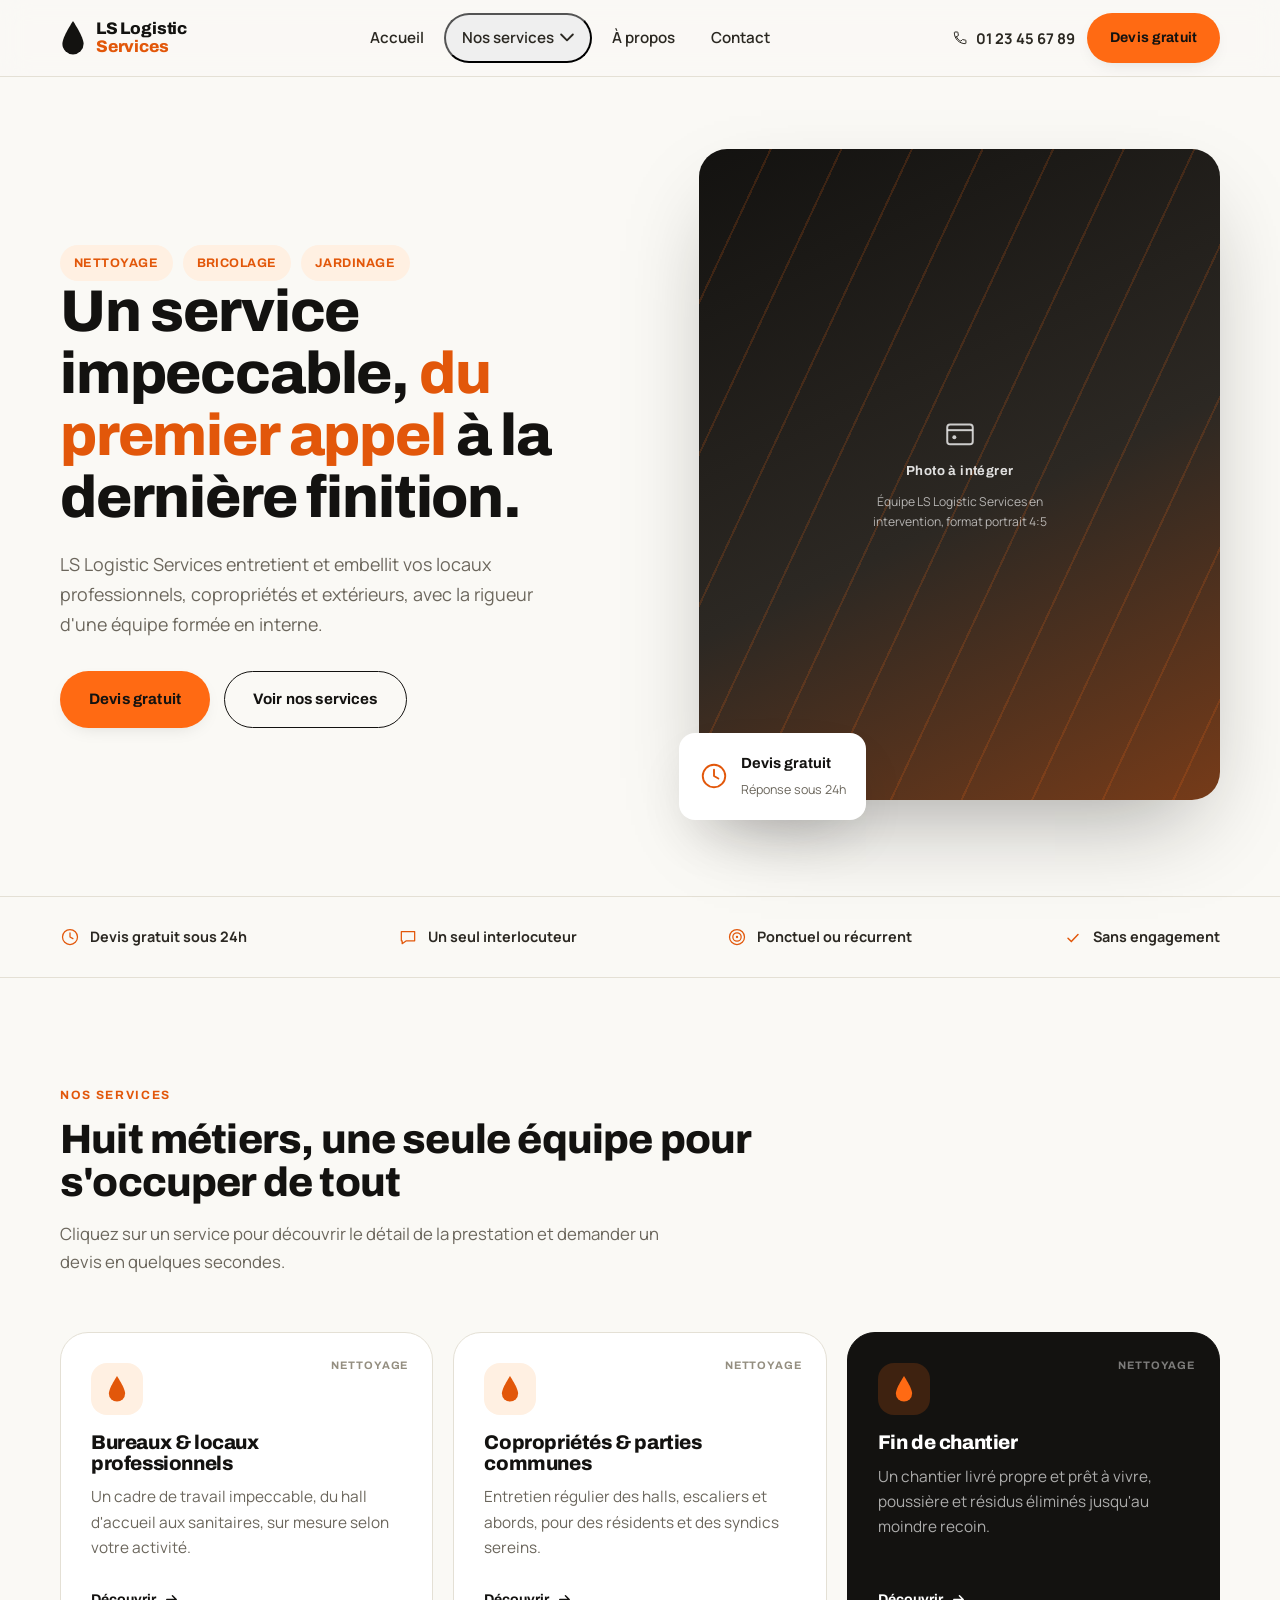
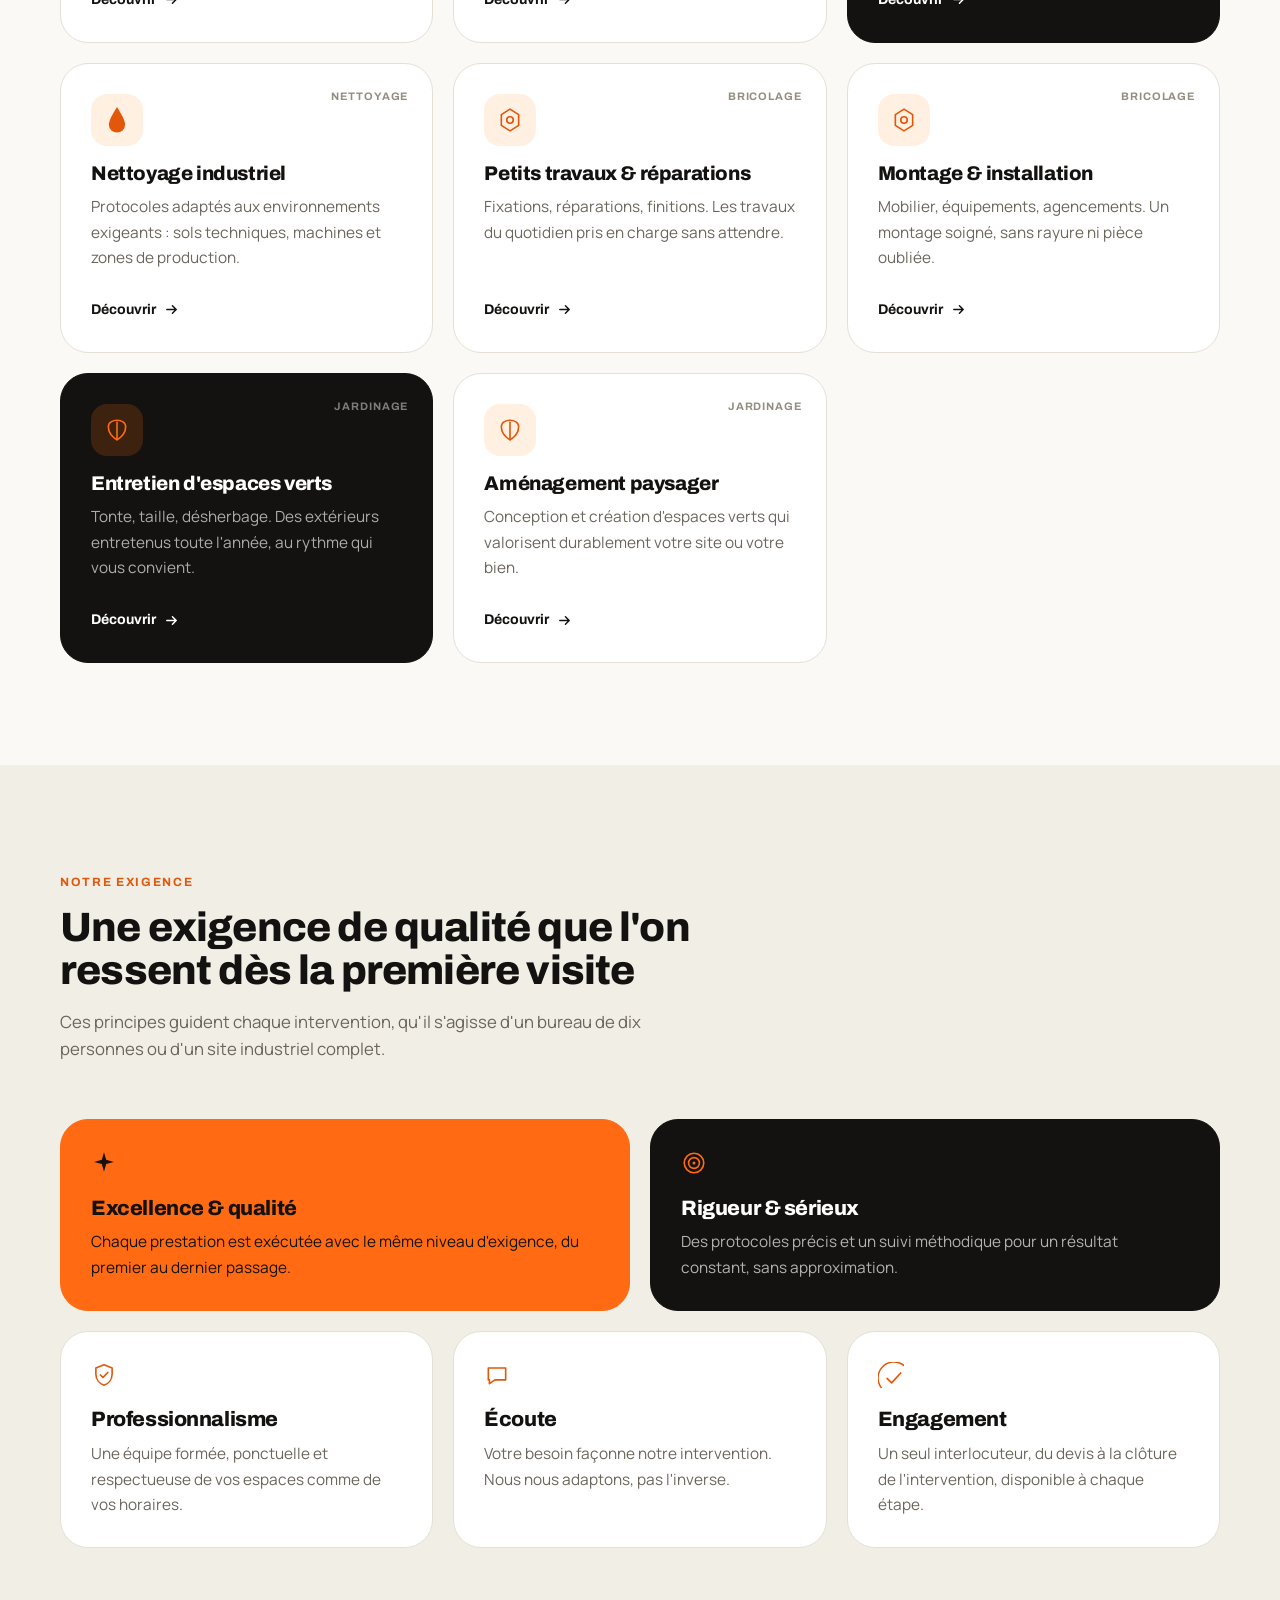
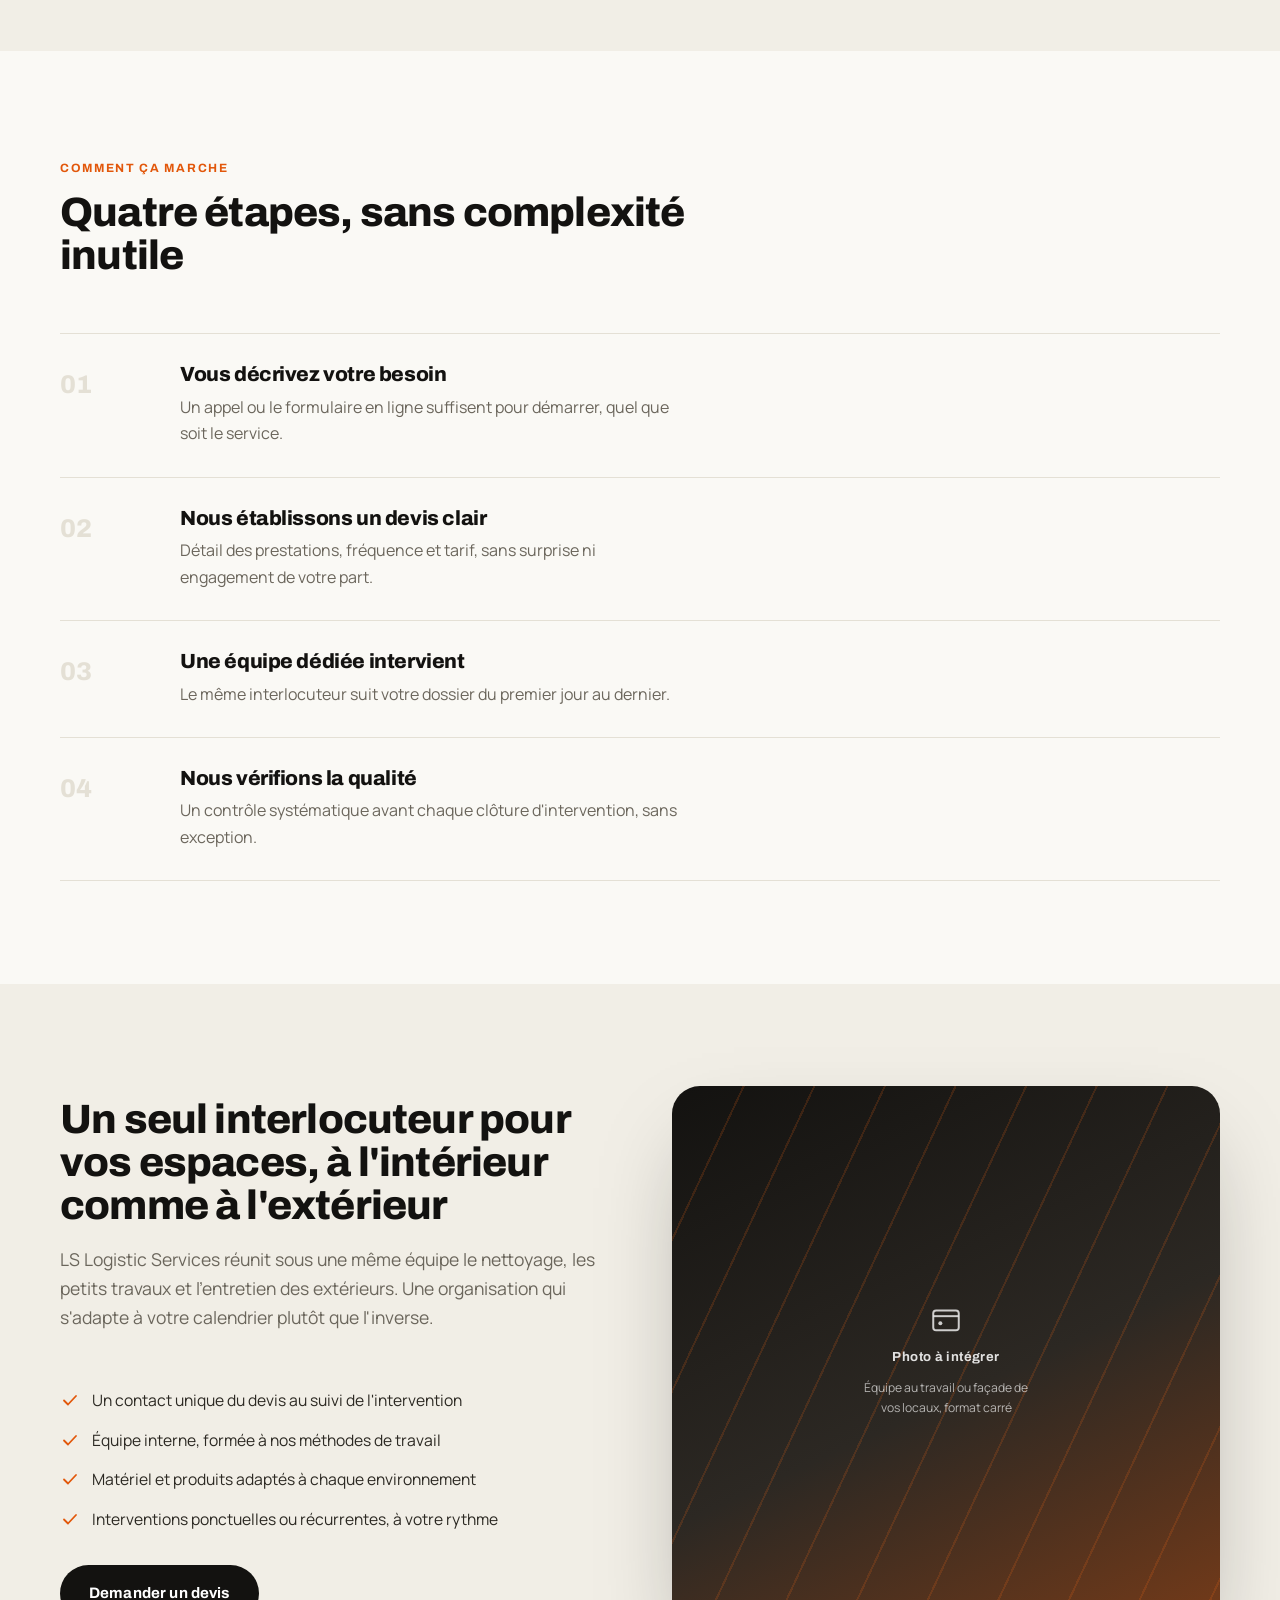
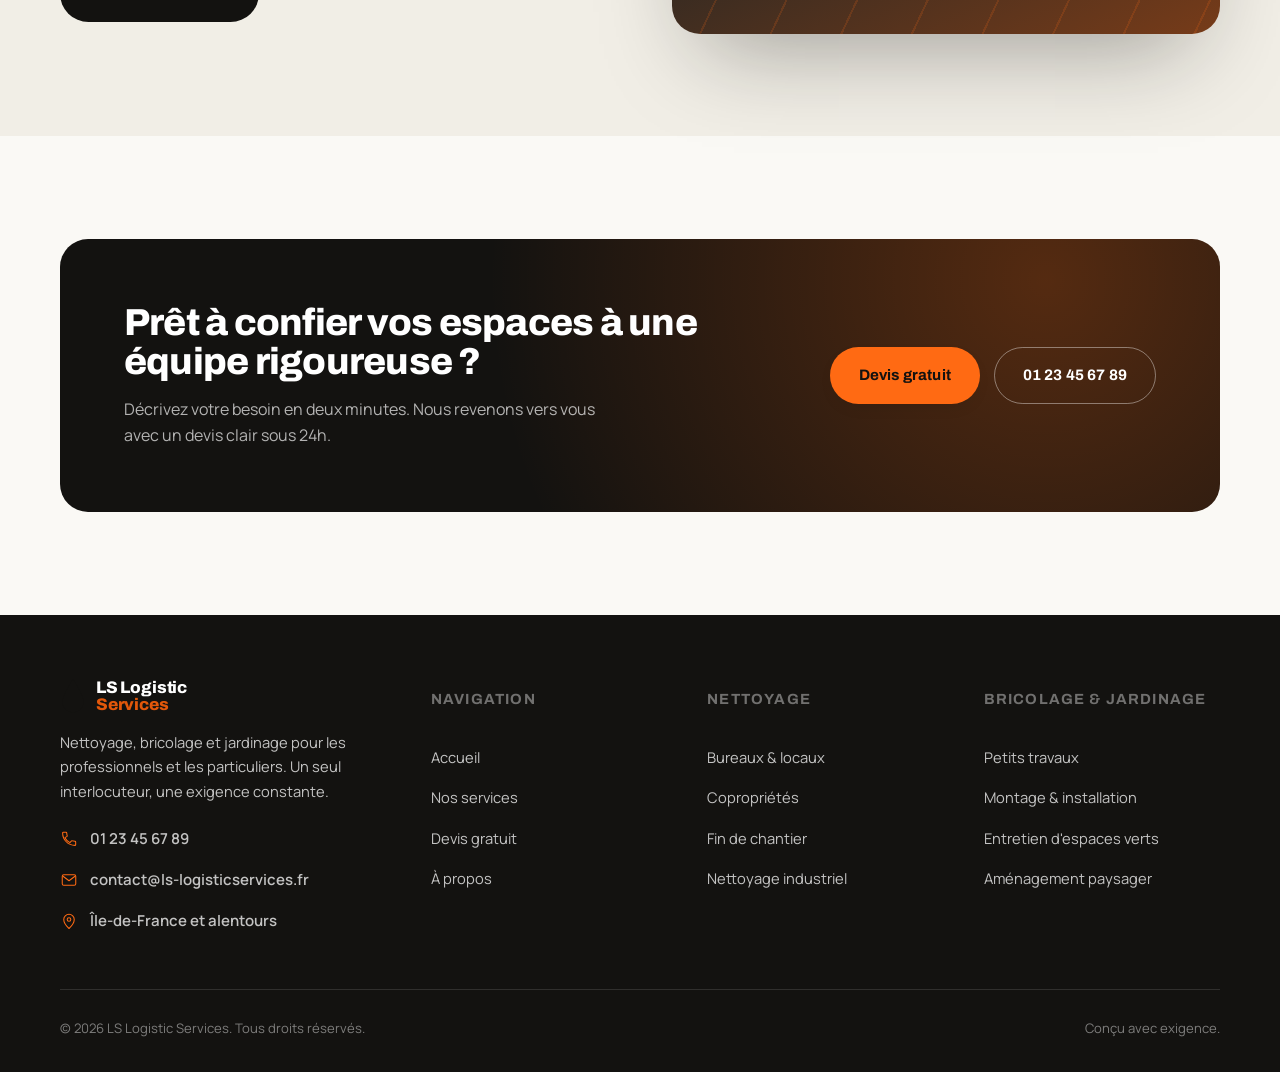
==== index.html @ 2e5349ce "Build premium static site for LS Logistic Services Static HTML/CSS/JS site (no build step) covering " ====
<!DOCTYPE html>
<html lang="fr">
<head>
<meta charset="UTF-8" />
<meta name="viewport" content="width=device-width, initial-scale=1.0" />
<title>LS Logistic Services | Nettoyage, bricolage &amp; jardinage professionnels</title>
<meta name="description" content="LS Logistic Services accompagne particuliers et professionnels en nettoyage, bricolage et entretien des extérieurs. Un seul interlocuteur, devis gratuit sous 24h." />
<link rel="preconnect" href="https://fonts.googleapis.com" />
<link rel="preconnect" href="https://fonts.gstatic.com" crossorigin />
<link href="https://fonts.googleapis.com/css2?family=Archivo:wght@600;700;800&amp;family=Manrope:wght@400;500;600;700&amp;display=swap" rel="stylesheet" />
<link rel="stylesheet" href="assets/css/style.css" />
</head>
<body>

<header class="site-header">
  <div class="container nav">
    <a href="index.html" class="brand">
      <svg viewBox="0 0 24 32" fill="currentColor" aria-hidden="true"><path d="M12 0C12 0 2 15 2 21.5A10 10 0 0 0 22 21.5C22 15 12 0 12 0Z"/></svg>
      <span class="brand-name"><span>LS Logistic</span><span>Services</span></span>
    </a>

    <nav class="nav-links" aria-label="Navigation principale">
      <a href="index.html" class="nav-link">Accueil</a>
      <div class="has-mega">
        <button class="nav-link" data-mega-trigger type="button" aria-expanded="false" aria-haspopup="true">
          Nos services
          <svg viewBox="0 0 12 8" fill="none" aria-hidden="true"><path d="M1 1L6 6L11 1" stroke="currentColor" stroke-width="1.6" stroke-linecap="round" stroke-linejoin="round"/></svg>
        </button>
        <div class="mega" data-mega>
          <div class="mega-grid">
            <div>
              <div class="mega-col-title">Nettoyage</div>
              <a class="mega-link" href="service-nettoyage-bureaux.html">Bureaux &amp; locaux professionnels</a>
              <a class="mega-link" href="service-nettoyage-copropriete.html">Copropriétés &amp; parties communes</a>
              <a class="mega-link" href="service-nettoyage-fin-chantier.html">Fin de chantier</a>
              <a class="mega-link" href="service-nettoyage-industriel.html">Nettoyage industriel</a>
            </div>
            <div>
              <div class="mega-col-title">Bricolage</div>
              <a class="mega-link" href="service-bricolage-petits-travaux.html">Petits travaux &amp; réparations</a>
              <a class="mega-link" href="service-bricolage-montage.html">Montage &amp; installation</a>
            </div>
            <div>
              <div class="mega-col-title">Jardinage</div>
              <a class="mega-link" href="service-jardinage-entretien.html">Entretien d'espaces verts</a>
              <a class="mega-link" href="service-jardinage-amenagement.html">Aménagement paysager</a>
            </div>
          </div>
          <div class="mega-foot">
            <span class="field-help">8 services, une seule équipe de confiance.</span>
            <a href="services.html">Voir tous nos services →</a>
          </div>
        </div>
      </div>
      <a href="index.html#a-propos" class="nav-link">À propos</a>
      <a href="index.html#contact" class="nav-link">Contact</a>
    </nav>

    <div class="nav-actions">
      <a href="tel:+33123456789" class="nav-phone">
        <svg width="16" height="16" viewBox="0 0 24 24" fill="none" aria-hidden="true"><path d="M6.6 10.2c1.4 2.8 3.8 5.2 6.6 6.6l2.2-2.2c.3-.3.7-.4 1-.2 1.1.4 2.3.6 3.5.6.6 0 1 .4 1 1V19.5c0 .6-.4 1-1 1C10.9 20.5 3.5 13.1 3.5 4c0-.6.4-1 1-1H8c.6 0 1 .4 1 1 0 1.2.2 2.4.6 3.5.1.3 0 .7-.2 1L6.6 10.2Z" stroke="currentColor" stroke-width="1.5" stroke-linejoin="round" stroke-linecap="round"/></svg>
        01 23 45 67 89
      </a>
      <a href="devis.html" class="btn btn-primary nav-cta">Devis gratuit</a>
      <button class="nav-toggle" data-nav-toggle type="button" aria-label="Ouvrir le menu" aria-expanded="false">
        <svg viewBox="0 0 20 20" fill="none" aria-hidden="true"><path d="M3 5H17M3 10H17M3 15H17" stroke="currentColor" stroke-width="1.6" stroke-linecap="round"/></svg>
      </button>
    </div>
  </div>

  <div class="mobile-panel" data-mobile-panel>
    <a href="index.html" class="mobile-link">Accueil</a>
    <button class="mobile-link" data-mobile-sub-toggle type="button" aria-expanded="false" style="width:100%;border:none;background:none;text-align:left;">
      Nos services
      <svg width="16" height="16" viewBox="0 0 12 8" fill="none" aria-hidden="true"><path d="M1 1L6 6L11 1" stroke="currentColor" stroke-width="1.6" stroke-linecap="round" stroke-linejoin="round"/></svg>
    </button>
    <div class="mobile-sub" data-mobile-sub>
      <a href="service-nettoyage-bureaux.html">Nettoyage : Bureaux &amp; locaux</a>
      <a href="service-nettoyage-copropriete.html">Nettoyage : Copropriétés</a>
      <a href="service-nettoyage-fin-chantier.html">Nettoyage : Fin de chantier</a>
      <a href="service-nettoyage-industriel.html">Nettoyage : Industriel</a>
      <a href="service-bricolage-petits-travaux.html">Bricolage : Petits travaux</a>
      <a href="service-bricolage-montage.html">Bricolage : Montage &amp; installation</a>
      <a href="service-jardinage-entretien.html">Jardinage : Entretien</a>
      <a href="service-jardinage-amenagement.html">Jardinage : Aménagement</a>
      <a href="services.html">Voir tous nos services</a>
    </div>
    <a href="index.html#a-propos" class="mobile-link">À propos</a>
    <a href="index.html#contact" class="mobile-link">Contact</a>
    <a href="devis.html" class="btn btn-primary btn-block mobile-cta">Devis gratuit</a>
  </div>
</header>

<main>

  <!-- HERO -->
  <section class="hero">
    <div class="container hero-grid">
      <div>
        <div class="hero-tags" data-reveal>
          <span class="tag">Nettoyage</span>
          <span class="tag">Bricolage</span>
          <span class="tag">Jardinage</span>
        </div>
        <h1 data-reveal data-reveal-delay="80">Un service impeccable, <em>du premier appel</em> à la dernière finition.</h1>
        <p class="hero-sub" data-reveal data-reveal-delay="140">LS Logistic Services entretient et embellit vos locaux professionnels, copropriétés et extérieurs, avec la rigueur d'une équipe formée en interne.</p>
        <div class="hero-actions" data-reveal data-reveal-delay="200">
          <a href="devis.html" class="btn btn-primary">Devis gratuit</a>
          <a href="services.html" class="btn btn-outline">Voir nos services</a>
        </div>
      </div>

      <div class="hero-media" data-reveal data-reveal-delay="120">
        <div class="media-frame">
          <div class="media-placeholder">
            <svg viewBox="0 0 24 24" fill="none" aria-hidden="true"><rect x="3" y="6" width="18" height="14" rx="2" stroke="currentColor" stroke-width="1.4"/><path d="M3 10H21" stroke="currentColor" stroke-width="1.4"/><circle cx="8" cy="15" r="1.4" fill="currentColor"/></svg>
            <b>Photo à intégrer</b>
            <span>Équipe LS Logistic Services en intervention, format portrait 4:5</span>
          </div>
        </div>
        <div class="hero-badge">
          <svg viewBox="0 0 24 24" fill="none" aria-hidden="true"><circle cx="12" cy="12" r="9" stroke="currentColor" stroke-width="1.5"/><path d="M12 7V12L15.5 14" stroke="currentColor" stroke-width="1.5" stroke-linecap="round" stroke-linejoin="round"/></svg>
          <div>
            <b>Devis gratuit</b>
            <span>Réponse sous 24h</span>
          </div>
        </div>
      </div>
    </div>
  </section>

  <!-- TRUST STRIP -->
  <div class="trust-strip">
    <div class="container trust-row">
      <div class="trust-item">
        <svg viewBox="0 0 24 24" fill="none" aria-hidden="true"><circle cx="12" cy="12" r="9" stroke="currentColor" stroke-width="1.5"/><path d="M12 7V12L15.5 14" stroke="currentColor" stroke-width="1.5" stroke-linecap="round" stroke-linejoin="round"/></svg>
        Devis gratuit sous 24h
      </div>
      <div class="trust-item">
        <svg viewBox="0 0 24 24" fill="none" aria-hidden="true"><path d="M4 5.5H20V16.5H10L5 20V16.5H4Z" stroke="currentColor" stroke-width="1.5" stroke-linejoin="round"/></svg>
        Un seul interlocuteur
      </div>
      <div class="trust-item">
        <svg viewBox="0 0 24 24" fill="none" aria-hidden="true"><circle cx="12" cy="12" r="9" stroke="currentColor" stroke-width="1.5"/><circle cx="12" cy="12" r="5" stroke="currentColor" stroke-width="1.5"/><circle cx="12" cy="12" r="1.4" fill="currentColor"/></svg>
        Ponctuel ou récurrent
      </div>
      <div class="trust-item">
        <svg viewBox="0 0 24 24" fill="none" aria-hidden="true"><circle cx="24" cy="24" r="0" /><path d="M4 10.5L8 14.5L16 6" stroke="currentColor" stroke-width="1.8" stroke-linecap="round" stroke-linejoin="round" transform="translate(2 3)"/></svg>
        Sans engagement
      </div>
    </div>
  </div>

  <!-- SERVICES -->
  <section class="section" id="services">
    <div class="container">
      <div class="section-head" data-reveal>
        <span class="eyebrow">Nos services</span>
        <h2>Huit métiers, une seule équipe pour s'occuper de tout</h2>
        <p>Cliquez sur un service pour découvrir le détail de la prestation et demander un devis en quelques secondes.</p>
      </div>

      <div class="tiles tiles-3">
        <a href="service-nettoyage-bureaux.html" class="tile" data-reveal>
          <span class="tile-category">Nettoyage</span>
          <div>
            <div class="tile-icon">
              <svg viewBox="0 0 24 32" fill="currentColor" aria-hidden="true"><path d="M12 0C12 0 2 15 2 21.5A10 10 0 0 0 22 21.5C22 15 12 0 12 0Z"/></svg>
            </div>
            <h3>Bureaux &amp; locaux professionnels</h3>
            <p>Un cadre de travail impeccable, du hall d'accueil aux sanitaires, sur mesure selon votre activité.</p>
          </div>
          <span class="tile-link">Découvrir <svg viewBox="0 0 16 16" fill="none" aria-hidden="true"><path d="M3 8H13M13 8L9 4M13 8L9 12" stroke="currentColor" stroke-width="1.6" stroke-linecap="round" stroke-linejoin="round"/></svg></span>
        </a>

        <a href="service-nettoyage-copropriete.html" class="tile" data-reveal data-reveal-delay="60">
          <span class="tile-category">Nettoyage</span>
          <div>
            <div class="tile-icon">
              <svg viewBox="0 0 24 32" fill="currentColor" aria-hidden="true"><path d="M12 0C12 0 2 15 2 21.5A10 10 0 0 0 22 21.5C22 15 12 0 12 0Z"/></svg>
            </div>
            <h3>Copropriétés &amp; parties communes</h3>
            <p>Entretien régulier des halls, escaliers et abords, pour des résidents et des syndics sereins.</p>
          </div>
          <span class="tile-link">Découvrir <svg viewBox="0 0 16 16" fill="none" aria-hidden="true"><path d="M3 8H13M13 8L9 4M13 8L9 12" stroke="currentColor" stroke-width="1.6" stroke-linecap="round" stroke-linejoin="round"/></svg></span>
        </a>

        <a href="service-nettoyage-fin-chantier.html" class="tile tile--dark" data-reveal data-reveal-delay="120">
          <span class="tile-category">Nettoyage</span>
          <div>
            <div class="tile-icon">
              <svg viewBox="0 0 24 32" fill="currentColor" aria-hidden="true"><path d="M12 0C12 0 2 15 2 21.5A10 10 0 0 0 22 21.5C22 15 12 0 12 0Z"/></svg>
            </div>
            <h3>Fin de chantier</h3>
            <p>Un chantier livré propre et prêt à vivre, poussière et résidus éliminés jusqu'au moindre recoin.</p>
          </div>
          <span class="tile-link">Découvrir <svg viewBox="0 0 16 16" fill="none" aria-hidden="true"><path d="M3 8H13M13 8L9 4M13 8L9 12" stroke="currentColor" stroke-width="1.6" stroke-linecap="round" stroke-linejoin="round"/></svg></span>
        </a>

        <a href="service-nettoyage-industriel.html" class="tile" data-reveal>
          <span class="tile-category">Nettoyage</span>
          <div>
            <div class="tile-icon">
              <svg viewBox="0 0 24 32" fill="currentColor" aria-hidden="true"><path d="M12 0C12 0 2 15 2 21.5A10 10 0 0 0 22 21.5C22 15 12 0 12 0Z"/></svg>
            </div>
            <h3>Nettoyage industriel</h3>
            <p>Protocoles adaptés aux environnements exigeants : sols techniques, machines et zones de production.</p>
          </div>
          <span class="tile-link">Découvrir <svg viewBox="0 0 16 16" fill="none" aria-hidden="true"><path d="M3 8H13M13 8L9 4M13 8L9 12" stroke="currentColor" stroke-width="1.6" stroke-linecap="round" stroke-linejoin="round"/></svg></span>
        </a>

        <a href="service-bricolage-petits-travaux.html" class="tile" data-reveal data-reveal-delay="60">
          <span class="tile-category">Bricolage</span>
          <div>
            <div class="tile-icon">
              <svg viewBox="0 0 24 24" fill="none" aria-hidden="true"><path d="M12 2L20 7V17L12 22L4 17V7Z" stroke="currentColor" stroke-width="1.5" stroke-linejoin="round"/><circle cx="12" cy="12" r="3" stroke="currentColor" stroke-width="1.5"/></svg>
            </div>
            <h3>Petits travaux &amp; réparations</h3>
            <p>Fixations, réparations, finitions. Les travaux du quotidien pris en charge sans attendre.</p>
          </div>
          <span class="tile-link">Découvrir <svg viewBox="0 0 16 16" fill="none" aria-hidden="true"><path d="M3 8H13M13 8L9 4M13 8L9 12" stroke="currentColor" stroke-width="1.6" stroke-linecap="round" stroke-linejoin="round"/></svg></span>
        </a>

        <a href="service-bricolage-montage.html" class="tile" data-reveal data-reveal-delay="120">
          <span class="tile-category">Bricolage</span>
          <div>
            <div class="tile-icon">
              <svg viewBox="0 0 24 24" fill="none" aria-hidden="true"><path d="M12 2L20 7V17L12 22L4 17V7Z" stroke="currentColor" stroke-width="1.5" stroke-linejoin="round"/><circle cx="12" cy="12" r="3" stroke="currentColor" stroke-width="1.5"/></svg>
            </div>
            <h3>Montage &amp; installation</h3>
            <p>Mobilier, équipements, agencements. Un montage soigné, sans rayure ni pièce oubliée.</p>
          </div>
          <span class="tile-link">Découvrir <svg viewBox="0 0 16 16" fill="none" aria-hidden="true"><path d="M3 8H13M13 8L9 4M13 8L9 12" stroke="currentColor" stroke-width="1.6" stroke-linecap="round" stroke-linejoin="round"/></svg></span>
        </a>

        <a href="service-jardinage-entretien.html" class="tile tile--dark" data-reveal>
          <span class="tile-category">Jardinage</span>
          <div>
            <div class="tile-icon">
              <svg viewBox="0 0 24 24" fill="none" aria-hidden="true"><path d="M12 21C12 21 4 17 4 9C4 5 8 3 12 3C16 3 20 5 20 9C20 17 12 21 12 21Z" stroke="currentColor" stroke-width="1.5" stroke-linejoin="round"/><path d="M12 21V5" stroke="currentColor" stroke-width="1.5" stroke-linecap="round"/></svg>
            </div>
            <h3>Entretien d'espaces verts</h3>
            <p>Tonte, taille, désherbage. Des extérieurs entretenus toute l'année, au rythme qui vous convient.</p>
          </div>
          <span class="tile-link">Découvrir <svg viewBox="0 0 16 16" fill="none" aria-hidden="true"><path d="M3 8H13M13 8L9 4M13 8L9 12" stroke="currentColor" stroke-width="1.6" stroke-linecap="round" stroke-linejoin="round"/></svg></span>
        </a>

        <a href="service-jardinage-amenagement.html" class="tile" data-reveal data-reveal-delay="60">
          <span class="tile-category">Jardinage</span>
          <div>
            <div class="tile-icon">
              <svg viewBox="0 0 24 24" fill="none" aria-hidden="true"><path d="M12 21C12 21 4 17 4 9C4 5 8 3 12 3C16 3 20 5 20 9C20 17 12 21 12 21Z" stroke="currentColor" stroke-width="1.5" stroke-linejoin="round"/><path d="M12 21V5" stroke="currentColor" stroke-width="1.5" stroke-linecap="round"/></svg>
            </div>
            <h3>Aménagement paysager</h3>
            <p>Conception et création d'espaces verts qui valorisent durablement votre site ou votre bien.</p>
          </div>
          <span class="tile-link">Découvrir <svg viewBox="0 0 16 16" fill="none" aria-hidden="true"><path d="M3 8H13M13 8L9 4M13 8L9 12" stroke="currentColor" stroke-width="1.6" stroke-linecap="round" stroke-linejoin="round"/></svg></span>
        </a>
      </div>
    </div>
  </section>

  <!-- VALUES -->
  <section class="section section--alt">
    <div class="container">
      <div class="section-head" data-reveal>
        <span class="eyebrow">Notre exigence</span>
        <h2>Une exigence de qualité que l'on ressent dès la première visite</h2>
        <p>Ces principes guident chaque intervention, qu'il s'agisse d'un bureau de dix personnes ou d'un site industriel complet.</p>
      </div>

      <div class="values-grid">
        <div class="value-card is-orange" data-reveal>
          <svg width="26" height="26" viewBox="0 0 24 24" fill="currentColor" aria-hidden="true"><path d="M12 2L14 9L21 11L14 13L12 20L10 13L3 11L10 9Z"/></svg>
          <h3>Excellence &amp; qualité</h3>
          <p>Chaque prestation est exécutée avec le même niveau d'exigence, du premier au dernier passage.</p>
        </div>
        <div class="value-card is-ink" data-reveal data-reveal-delay="60">
          <svg width="26" height="26" viewBox="0 0 24 24" fill="none" aria-hidden="true"><circle cx="12" cy="12" r="9" stroke="#ff6a13" stroke-width="1.5"/><circle cx="12" cy="12" r="5" stroke="#ff6a13" stroke-width="1.5"/><circle cx="12" cy="12" r="1.4" fill="#ff6a13"/></svg>
          <h3>Rigueur &amp; sérieux</h3>
          <p>Des protocoles précis et un suivi méthodique pour un résultat constant, sans approximation.</p>
        </div>
        <div class="value-card" data-reveal>
          <svg width="26" height="26" viewBox="0 0 24 24" fill="none" aria-hidden="true"><path d="M12 2.5L19.5 5.5V11C19.5 16 16.2 20 12 21.5C7.8 20 4.5 16 4.5 11V5.5Z" stroke="#e2570a" stroke-width="1.5" stroke-linejoin="round"/><path d="M8.7 12L11 14.3L15.5 9.7" stroke="#e2570a" stroke-width="1.6" stroke-linecap="round" stroke-linejoin="round"/></svg>
          <h3>Professionnalisme</h3>
          <p>Une équipe formée, ponctuelle et respectueuse de vos espaces comme de vos horaires.</p>
        </div>
        <div class="value-card" data-reveal data-reveal-delay="60">
          <svg width="26" height="26" viewBox="0 0 24 24" fill="none" aria-hidden="true"><path d="M4 5.5H20V16.5H10L5 20V16.5H4Z" stroke="#e2570a" stroke-width="1.5" stroke-linejoin="round"/></svg>
          <h3>Écoute</h3>
          <p>Votre besoin façonne notre intervention. Nous nous adaptons, pas l'inverse.</p>
        </div>
        <div class="value-card" data-reveal data-reveal-delay="120">
          <svg width="26" height="26" viewBox="0 0 24 24" fill="none" aria-hidden="true"><circle cx="24" cy="24" r="21" stroke="#e2570a" stroke-width="2" transform="scale(0.7) translate(-3 -3)"/><path d="M15 24.5L21 30.5L33 17.5" stroke="#e2570a" stroke-width="2.2" stroke-linecap="round" stroke-linejoin="round" transform="scale(0.7) translate(-3 -3)"/></svg>
          <h3>Engagement</h3>
          <p>Un seul interlocuteur, du devis à la clôture de l'intervention, disponible à chaque étape.</p>
        </div>
      </div>
    </div>
  </section>

  <!-- PROCESS -->
  <section class="section">
    <div class="container">
      <div class="section-head" data-reveal>
        <span class="eyebrow">Comment ça marche</span>
        <h2>Quatre étapes, sans complexité inutile</h2>
      </div>

      <div class="process-list">
        <div class="process-row" data-reveal>
          <span class="process-index">01</span>
          <div>
            <h3>Vous décrivez votre besoin</h3>
            <p>Un appel ou le formulaire en ligne suffisent pour démarrer, quel que soit le service.</p>
          </div>
          <div></div>
        </div>
        <div class="process-row" data-reveal>
          <span class="process-index">02</span>
          <div>
            <h3>Nous établissons un devis clair</h3>
            <p>Détail des prestations, fréquence et tarif, sans surprise ni engagement de votre part.</p>
          </div>
          <div></div>
        </div>
        <div class="process-row" data-reveal>
          <span class="process-index">03</span>
          <div>
            <h3>Une équipe dédiée intervient</h3>
            <p>Le même interlocuteur suit votre dossier du premier jour au dernier.</p>
          </div>
          <div></div>
        </div>
        <div class="process-row" data-reveal>
          <span class="process-index">04</span>
          <div>
            <h3>Nous vérifions la qualité</h3>
            <p>Un contrôle systématique avant chaque clôture d'intervention, sans exception.</p>
          </div>
          <div></div>
        </div>
      </div>
    </div>
  </section>

  <!-- ABOUT / SPLIT -->
  <section class="section section--alt" id="a-propos">
    <div class="container split">
      <div data-reveal>
        <h2 style="font-size:clamp(1.9rem, 3.2vw, 2.6rem);">Un seul interlocuteur pour vos espaces, à l'intérieur comme à l'extérieur</h2>
        <p class="lede" style="margin-top:18px;">LS Logistic Services réunit sous une même équipe le nettoyage, les petits travaux et l'entretien des extérieurs. Une organisation qui s'adapte à votre calendrier plutôt que l'inverse.</p>
        <div class="check-list mt-lg">
          <div class="check-item">
            <svg viewBox="0 0 20 20" fill="none" aria-hidden="true"><path d="M4 10.5L8 14.5L16 6" stroke="currentColor" stroke-width="1.8" stroke-linecap="round" stroke-linejoin="round"/></svg>
            <span>Un contact unique du devis au suivi de l'intervention</span>
          </div>
          <div class="check-item">
            <svg viewBox="0 0 20 20" fill="none" aria-hidden="true"><path d="M4 10.5L8 14.5L16 6" stroke="currentColor" stroke-width="1.8" stroke-linecap="round" stroke-linejoin="round"/></svg>
            <span>Équipe interne, formée à nos méthodes de travail</span>
          </div>
          <div class="check-item">
            <svg viewBox="0 0 20 20" fill="none" aria-hidden="true"><path d="M4 10.5L8 14.5L16 6" stroke="currentColor" stroke-width="1.8" stroke-linecap="round" stroke-linejoin="round"/></svg>
            <span>Matériel et produits adaptés à chaque environnement</span>
          </div>
          <div class="check-item">
            <svg viewBox="0 0 20 20" fill="none" aria-hidden="true"><path d="M4 10.5L8 14.5L16 6" stroke="currentColor" stroke-width="1.8" stroke-linecap="round" stroke-linejoin="round"/></svg>
            <span>Interventions ponctuelles ou récurrentes, à votre rythme</span>
          </div>
        </div>
        <div class="hero-actions" style="margin-top:32px;">
          <a href="devis.html" class="btn btn-dark">Demander un devis</a>
        </div>
      </div>
      <div data-reveal data-reveal-delay="120">
        <div class="media-frame ratio-square">
          <div class="media-placeholder">
            <svg viewBox="0 0 24 24" fill="none" aria-hidden="true"><rect x="3" y="6" width="18" height="14" rx="2" stroke="currentColor" stroke-width="1.4"/><path d="M3 10H21" stroke="currentColor" stroke-width="1.4"/><circle cx="8" cy="15" r="1.4" fill="currentColor"/></svg>
            <b>Photo à intégrer</b>
            <span>Équipe au travail ou façade de vos locaux, format carré</span>
          </div>
        </div>
      </div>
    </div>
  </section>

  <!-- CTA BAND -->
  <section class="section">
    <div class="container">
      <div class="cta-band" data-reveal>
        <div>
          <h2>Prêt à confier vos espaces à une équipe rigoureuse ?</h2>
          <p>Décrivez votre besoin en deux minutes. Nous revenons vers vous avec un devis clair sous 24h.</p>
        </div>
        <div class="cta-band-actions">
          <a href="devis.html" class="btn btn-primary">Devis gratuit</a>
          <a href="tel:+33123456789" class="btn btn-outline-light">01 23 45 67 89</a>
        </div>
      </div>
    </div>
  </section>

</main>

<footer class="site-footer" id="contact">
  <div class="container">
    <div class="footer-grid">
      <div class="footer-brand">
        <a href="index.html" class="brand">
          <svg viewBox="0 0 24 32" fill="currentColor" aria-hidden="true"><path d="M12 0C12 0 2 15 2 21.5A10 10 0 0 0 22 21.5C22 15 12 0 12 0Z"/></svg>
          <span class="brand-name"><span>LS Logistic</span><span>Services</span></span>
        </a>
        <p>Nettoyage, bricolage et jardinage pour les professionnels et les particuliers. Un seul interlocuteur, une exigence constante.</p>
        <div class="side-contact" style="margin-top:24px;">
          <a href="tel:+33123456789">
            <svg viewBox="0 0 24 24" fill="none" aria-hidden="true"><path d="M6.6 10.2c1.4 2.8 3.8 5.2 6.6 6.6l2.2-2.2c.3-.3.7-.4 1-.2 1.1.4 2.3.6 3.5.6.6 0 1 .4 1 1V19.5c0 .6-.4 1-1 1C10.9 20.5 3.5 13.1 3.5 4c0-.6.4-1 1-1H8c.6 0 1 .4 1 1 0 1.2.2 2.4.6 3.5.1.3 0 .7-.2 1L6.6 10.2Z" stroke="currentColor" stroke-width="1.4" stroke-linejoin="round" stroke-linecap="round"/></svg>
            01 23 45 67 89
          </a>
          <a href="mailto:contact@ls-logisticservices.fr">
            <svg viewBox="0 0 24 24" fill="none" aria-hidden="true"><rect x="3" y="5" width="18" height="14" rx="2" stroke="currentColor" stroke-width="1.4"/><path d="M4 7L12 13L20 7" stroke="currentColor" stroke-width="1.4" stroke-linecap="round" stroke-linejoin="round"/></svg>
            contact@ls-logisticservices.fr
          </a>
          <div>
            <svg viewBox="0 0 24 24" fill="none" aria-hidden="true"><path d="M12 22C12 22 19 15.4 19 10A7 7 0 0 0 5 10C5 15.4 12 22 12 22Z" stroke="currentColor" stroke-width="1.4" stroke-linejoin="round"/><circle cx="12" cy="10" r="2.4" stroke="currentColor" stroke-width="1.4"/></svg>
            Île-de-France et alentours
          </div>
        </div>
      </div>
      <div class="footer-col">
        <div class="footer-col-title">Navigation</div>
        <a href="index.html">Accueil</a>
        <a href="services.html">Nos services</a>
        <a href="devis.html">Devis gratuit</a>
        <a href="index.html#a-propos">À propos</a>
      </div>
      <div class="footer-col">
        <div class="footer-col-title">Nettoyage</div>
        <a href="service-nettoyage-bureaux.html">Bureaux &amp; locaux</a>
        <a href="service-nettoyage-copropriete.html">Copropriétés</a>
        <a href="service-nettoyage-fin-chantier.html">Fin de chantier</a>
        <a href="service-nettoyage-industriel.html">Nettoyage industriel</a>
      </div>
      <div class="footer-col">
        <div class="footer-col-title">Bricolage &amp; jardinage</div>
        <a href="service-bricolage-petits-travaux.html">Petits travaux</a>
        <a href="service-bricolage-montage.html">Montage &amp; installation</a>
        <a href="service-jardinage-entretien.html">Entretien d'espaces verts</a>
        <a href="service-jardinage-amenagement.html">Aménagement paysager</a>
      </div>
    </div>
    <div class="footer-bottom">
      <span>© 2026 LS Logistic Services. Tous droits réservés.</span>
      <span>Conçu avec exigence.</span>
    </div>
  </div>
</footer>

<script src="assets/js/main.js"></script>
</body>
</html>
---- assets/css/style.css ----
/* ==========================================================================
   LS Logistic Services: design system
   Ink / Paper / Orange. Archivo (display) + Manrope (text).
   ========================================================================== */

:root {
  --ink: #131210;
  --ink-soft: #2b2822;
  --paper: #faf9f5;
  --paper-alt: #f1eee6;
  --orange: #ff6a13;
  --orange-deep: #e2570a;
  --orange-tint: #fff0e2;
  --line: #e4e0d5;
  --gray: #6b665c;
  --gray-light: #948e80;
  --white: #ffffff;

  --radius-sm: 8px;
  --radius-md: 16px;
  --radius-lg: 28px;
  --radius-pill: 999px;

  --shadow-sm: 0 6px 20px -10px rgba(19, 18, 16, 0.18);
  --shadow-md: 0 24px 60px -24px rgba(19, 18, 16, 0.3);
  --shadow-lg: 0 40px 90px -30px rgba(19, 18, 16, 0.38);

  --ease: cubic-bezier(0.16, 1, 0.3, 1);
  --container: 1240px;
}

*,
*::before,
*::after {
  box-sizing: border-box;
}

html {
  scroll-behavior: smooth;
}

@media (prefers-reduced-motion: reduce) {
  html {
    scroll-behavior: auto;
  }
  *,
  *::before,
  *::after {
    animation-duration: 0.001ms !important;
    animation-iteration-count: 1 !important;
    transition-duration: 0.001ms !important;
    scroll-behavior: auto !important;
  }
}

body {
  margin: 0;
  background: var(--paper);
  color: var(--ink);
  font-family: "Manrope", -apple-system, BlinkMacSystemFont, "Segoe UI", sans-serif;
  font-size: 16px;
  line-height: 1.65;
  -webkit-font-smoothing: antialiased;
  text-rendering: optimizeLegibility;
}

img {
  max-width: 100%;
  display: block;
}

a {
  color: inherit;
  text-decoration: none;
}

ul {
  margin: 0;
  padding: 0;
  list-style: none;
}

button {
  font: inherit;
  cursor: pointer;
}

h1,
h2,
h3,
h4 {
  font-family: "Archivo", "Manrope", sans-serif;
  font-weight: 800;
  line-height: 1.05;
  letter-spacing: -0.02em;
  margin: 0;
  color: var(--ink);
}

p {
  margin: 0;
}

.container {
  width: 100%;
  max-width: var(--container);
  margin-inline: auto;
  padding-inline: 24px;
}

@media (min-width: 768px) {
  .container {
    padding-inline: 40px;
  }
}

.eyebrow {
  display: inline-flex;
  align-items: center;
  gap: 8px;
  font-family: "Archivo", sans-serif;
  font-size: 0.75rem;
  font-weight: 700;
  letter-spacing: 0.14em;
  text-transform: uppercase;
  color: var(--orange-deep);
}

.section {
  padding-block: clamp(56px, 8vw, 112px);
}

.section--alt {
  background: var(--paper-alt);
}

.section-head {
  max-width: 720px;
  margin-bottom: clamp(32px, 5vw, 56px);
}

.section-head h2 {
  font-size: clamp(1.9rem, 3.2vw, 2.6rem);
  margin-top: 12px;
}

.section-head p {
  margin-top: 16px;
  color: var(--gray);
  font-size: 1.05rem;
  max-width: 60ch;
}

.lede {
  font-size: 1.1rem;
  color: var(--gray);
  max-width: 62ch;
}

/* ---------------------------- Buttons ---------------------------- */

.btn {
  display: inline-flex;
  align-items: center;
  justify-content: center;
  gap: 10px;
  padding: 15px 28px;
  border-radius: var(--radius-pill);
  font-family: "Archivo", sans-serif;
  font-weight: 700;
  font-size: 0.95rem;
  letter-spacing: 0.01em;
  white-space: nowrap;
  border: 1.5px solid transparent;
  transition: transform 0.35s var(--ease), background-color 0.35s var(--ease),
    border-color 0.35s var(--ease), color 0.35s var(--ease), box-shadow 0.35s var(--ease);
}

.btn:active {
  transform: scale(0.97);
}

.btn-primary {
  background: var(--orange);
  color: var(--ink);
  box-shadow: var(--shadow-sm);
}

.btn-primary:hover {
  background: var(--orange-deep);
  box-shadow: var(--shadow-md);
  transform: translateY(-2px);
}

.btn-dark {
  background: var(--ink);
  color: var(--white);
}

.btn-dark:hover {
  background: var(--ink-soft);
  transform: translateY(-2px);
}

.btn-outline {
  background: transparent;
  border-color: var(--ink);
  color: var(--ink);
}

.btn-outline:hover {
  background: var(--ink);
  color: var(--white);
  transform: translateY(-2px);
}

.btn-outline-light {
  background: transparent;
  border-color: rgba(255, 255, 255, 0.4);
  color: var(--white);
}

.btn-outline-light:hover {
  background: rgba(255, 255, 255, 0.12);
  border-color: var(--white);
}

.btn-block {
  width: 100%;
}

/* ---------------------------- Header ---------------------------- */

.site-header {
  position: sticky;
  top: 0;
  z-index: 100;
  background: rgba(250, 249, 245, 0.86);
  backdrop-filter: blur(14px) saturate(140%);
  -webkit-backdrop-filter: blur(14px) saturate(140%);
  border-bottom: 1px solid var(--line);
}

.nav {
  height: 76px;
  display: flex;
  align-items: center;
  justify-content: space-between;
  gap: 24px;
}

.brand {
  display: flex;
  align-items: center;
  gap: 10px;
  font-family: "Archivo", sans-serif;
  font-weight: 800;
  font-size: 1.05rem;
  letter-spacing: -0.01em;
  color: var(--ink);
  flex-shrink: 0;
}

.brand svg {
  width: 26px;
  height: 34px;
  color: var(--ink);
}

.brand-name {
  display: flex;
  flex-direction: column;
  line-height: 1.05;
}

.brand-name span:last-child {
  color: var(--orange-deep);
}

.nav-links {
  display: none;
  align-items: center;
  gap: 4px;
}

.nav-link {
  display: flex;
  align-items: center;
  gap: 6px;
  padding: 10px 16px;
  border-radius: var(--radius-pill);
  font-weight: 600;
  font-size: 0.95rem;
  color: var(--ink-soft);
  transition: background-color 0.25s var(--ease), color 0.25s var(--ease);
}

.nav-link:hover,
.nav-link[aria-expanded="true"] {
  background: var(--paper-alt);
  color: var(--ink);
}

.nav-link svg {
  width: 14px;
  height: 14px;
  transition: transform 0.25s var(--ease);
}

.nav-link[aria-expanded="true"] svg {
  transform: rotate(180deg);
}

.nav-actions {
  display: flex;
  align-items: center;
  gap: 12px;
}

.nav-phone {
  display: none;
  font-weight: 700;
  font-size: 0.92rem;
  color: var(--ink-soft);
}

.nav-cta {
  padding: 12px 22px;
  font-size: 0.88rem;
}

@media (min-width: 1024px) {
  .nav-links {
    display: flex;
  }
  .nav-phone {
    display: inline-flex;
    align-items: center;
    gap: 8px;
  }
}

/* Mega menu */

.has-mega {
  position: relative;
}

.mega {
  position: absolute;
  top: calc(100% + 12px);
  left: 50%;
  transform: translate(-50%, 8px);
  width: min(760px, 86vw);
  background: var(--white);
  border: 1px solid var(--line);
  border-radius: var(--radius-lg);
  box-shadow: var(--shadow-lg);
  padding: 32px;
  opacity: 0;
  visibility: hidden;
  pointer-events: none;
  transition: opacity 0.3s var(--ease), transform 0.3s var(--ease), visibility 0.3s;
  z-index: 50;
}

.has-mega:hover .mega,
.has-mega:focus-within .mega,
.mega.is-open {
  opacity: 1;
  visibility: visible;
  pointer-events: auto;
  transform: translate(-50%, 0);
}

.mega-grid {
  display: grid;
  grid-template-columns: repeat(3, 1fr);
  gap: 28px;
}

.mega-col-title {
  font-family: "Archivo", sans-serif;
  font-size: 0.72rem;
  font-weight: 700;
  letter-spacing: 0.12em;
  text-transform: uppercase;
  color: var(--gray-light);
  margin-bottom: 14px;
}

.mega-link {
  display: block;
  padding: 10px 0;
  font-weight: 600;
  color: var(--ink-soft);
  border-bottom: 1px solid transparent;
  transition: color 0.2s var(--ease), padding-left 0.2s var(--ease);
}

.mega-link:hover {
  color: var(--orange-deep);
  padding-left: 4px;
}

.mega-foot {
  margin-top: 24px;
  padding-top: 20px;
  border-top: 1px solid var(--line);
  display: flex;
  align-items: center;
  justify-content: space-between;
  gap: 16px;
}

.mega-foot a {
  font-weight: 700;
  font-size: 0.92rem;
  color: var(--ink);
}

.mega-foot a:hover {
  color: var(--orange-deep);
}

/* Mobile nav */

.nav-toggle {
  display: inline-flex;
  align-items: center;
  justify-content: center;
  width: 42px;
  height: 42px;
  border-radius: var(--radius-sm);
  border: 1.5px solid var(--line);
  background: var(--white);
}

.nav-toggle svg {
  width: 18px;
  height: 18px;
}

@media (min-width: 1024px) {
  .nav-toggle {
    display: none;
  }
}

.mobile-panel {
  position: fixed;
  inset: 76px 0 0 0;
  background: var(--paper);
  z-index: 90;
  overflow-y: auto;
  padding: 24px;
  transform: translateX(100%);
  transition: transform 0.4s var(--ease);
}

.mobile-panel.is-open {
  transform: translateX(0);
}

@media (min-width: 1024px) {
  .mobile-panel {
    display: none;
  }
}

.mobile-link {
  display: flex;
  align-items: center;
  justify-content: space-between;
  padding: 18px 4px;
  border-bottom: 1px solid var(--line);
  font-family: "Archivo", sans-serif;
  font-weight: 700;
  font-size: 1.1rem;
}

.mobile-sub {
  padding-left: 12px;
  display: none;
}

.mobile-sub.is-open {
  display: block;
}

.mobile-sub a {
  display: block;
  padding: 12px 4px;
  font-weight: 600;
  color: var(--gray);
  border-bottom: 1px solid var(--line);
}

.mobile-cta {
  margin-top: 24px;
}

/* ---------------------------- Hero ---------------------------- */

.hero {
  padding-block: clamp(40px, 6vw, 72px) clamp(56px, 8vw, 96px);
}

.hero-grid {
  display: grid;
  gap: 48px;
  align-items: center;
}

@media (min-width: 960px) {
  .hero-grid {
    grid-template-columns: 1.05fr 0.95fr;
    gap: 64px;
  }
}

.hero h1 {
  font-size: clamp(2.4rem, 4.6vw, 3.7rem);
}

.hero h1 em {
  font-style: normal;
  color: var(--orange-deep);
}

.hero-sub {
  margin-top: 22px;
  font-size: 1.12rem;
  color: var(--gray);
  max-width: 46ch;
}

.hero-tags {
  display: flex;
  flex-wrap: wrap;
  gap: 10px;
  margin-top: 24px;
}

.tag {
  font-family: "Archivo", sans-serif;
  font-size: 0.78rem;
  font-weight: 700;
  letter-spacing: 0.04em;
  text-transform: uppercase;
  color: var(--orange-deep);
  background: var(--orange-tint);
  padding: 8px 14px;
  border-radius: var(--radius-pill);
}

.hero-actions {
  display: flex;
  flex-wrap: wrap;
  gap: 14px;
  margin-top: 32px;
}

.hero-stats {
  margin-top: 40px;
  display: grid;
  grid-template-columns: repeat(3, auto);
  gap: 32px;
}

.hero-stat b {
  display: block;
  font-family: "Archivo", sans-serif;
  font-size: 1.7rem;
  font-weight: 800;
  color: var(--ink);
}

.hero-stat span {
  font-size: 0.85rem;
  color: var(--gray);
}

.hero-media {
  position: relative;
}

.media-frame {
  position: relative;
  border-radius: var(--radius-lg);
  overflow: hidden;
  aspect-ratio: 4 / 5;
  background: linear-gradient(155deg, var(--ink) 0%, #2c2823 55%, var(--orange-deep) 165%);
  box-shadow: var(--shadow-lg);
}

.media-frame.ratio-wide {
  aspect-ratio: 16 / 10;
}

.media-frame.ratio-square {
  aspect-ratio: 1 / 1;
}

.media-placeholder {
  position: absolute;
  inset: 0;
  display: flex;
  flex-direction: column;
  align-items: center;
  justify-content: center;
  gap: 10px;
  padding: 24px;
  text-align: center;
  color: rgba(255, 255, 255, 0.86);
}

.media-placeholder svg {
  width: 34px;
  height: 34px;
  opacity: 0.9;
}

.media-placeholder b {
  font-family: "Archivo", sans-serif;
  font-size: 0.82rem;
  font-weight: 700;
  letter-spacing: 0.03em;
}

.media-placeholder span {
  font-size: 0.76rem;
  color: rgba(255, 255, 255, 0.65);
  max-width: 26ch;
}

.media-frame::before {
  content: "";
  position: absolute;
  inset: 0;
  background-image: repeating-linear-gradient(
    115deg,
    rgba(255, 106, 19, 0.16) 0px,
    rgba(255, 106, 19, 0.16) 2px,
    transparent 2px,
    transparent 64px
  );
  pointer-events: none;
}

.hero-badge {
  position: absolute;
  left: -20px;
  bottom: -20px;
  background: var(--white);
  border-radius: var(--radius-md);
  box-shadow: var(--shadow-md);
  padding: 18px 20px;
  display: flex;
  align-items: center;
  gap: 12px;
  max-width: 240px;
}

.hero-badge svg {
  width: 30px;
  height: 30px;
  color: var(--orange-deep);
  flex-shrink: 0;
}

.hero-badge b {
  display: block;
  font-family: "Archivo", sans-serif;
  font-size: 0.92rem;
}

.hero-badge span {
  font-size: 0.78rem;
  color: var(--gray);
}

@media (max-width: 640px) {
  .hero-badge {
    left: 12px;
    bottom: -16px;
    padding: 14px 16px;
  }
}

/* ------------------------- Logo strip / trust ------------------------- */

.trust-strip {
  border-top: 1px solid var(--line);
  border-bottom: 1px solid var(--line);
  padding-block: 28px;
}

.trust-row {
  display: flex;
  flex-wrap: wrap;
  align-items: center;
  justify-content: space-between;
  gap: 20px;
}

.trust-item {
  display: flex;
  align-items: center;
  gap: 10px;
  font-weight: 700;
  font-size: 0.9rem;
  color: var(--ink-soft);
}

.trust-item svg {
  width: 20px;
  height: 20px;
  color: var(--orange-deep);
  flex-shrink: 0;
}

/* ---------------------------- Service tiles ---------------------------- */

.tiles {
  display: grid;
  grid-template-columns: 1fr;
  gap: 20px;
}

@media (min-width: 720px) {
  .tiles {
    grid-template-columns: repeat(2, 1fr);
  }
}

@media (min-width: 1080px) {
  .tiles.tiles-3 {
    grid-template-columns: repeat(3, 1fr);
  }
}

.tile {
  position: relative;
  display: flex;
  flex-direction: column;
  justify-content: space-between;
  gap: 28px;
  padding: 30px;
  min-height: 240px;
  border-radius: var(--radius-lg);
  background: var(--white);
  border: 1px solid var(--line);
  overflow: hidden;
  transition: transform 0.4s var(--ease), box-shadow 0.4s var(--ease), border-color 0.4s var(--ease);
}

.tile:hover {
  transform: translateY(-6px);
  box-shadow: var(--shadow-md);
  border-color: transparent;
}

.tile-icon {
  width: 52px;
  height: 52px;
  border-radius: var(--radius-md);
  background: var(--orange-tint);
  color: var(--orange-deep);
  display: flex;
  align-items: center;
  justify-content: center;
}

.tile-icon svg {
  width: 26px;
  height: 26px;
}

.tile h3 {
  font-size: 1.24rem;
  margin-top: 18px;
}

.tile p {
  margin-top: 10px;
  color: var(--gray);
  font-size: 0.96rem;
}

.tile-link {
  display: inline-flex;
  align-items: center;
  gap: 8px;
  font-family: "Archivo", sans-serif;
  font-weight: 700;
  font-size: 0.88rem;
  color: var(--ink);
}

.tile-link svg {
  width: 15px;
  height: 15px;
  transition: transform 0.3s var(--ease);
}

.tile:hover .tile-link svg {
  transform: translateX(4px);
}

.tile--dark {
  background: var(--ink);
  border-color: var(--ink);
  color: var(--white);
}

.tile--dark .tile-icon {
  background: rgba(255, 106, 19, 0.18);
  color: var(--orange);
}

.tile--dark h3,
.tile--dark .tile-link {
  color: var(--white);
}

.tile--dark p {
  color: rgba(255, 255, 255, 0.65);
}

.tile-category {
  position: absolute;
  top: 24px;
  right: 24px;
  font-family: "Archivo", sans-serif;
  font-size: 0.68rem;
  font-weight: 700;
  letter-spacing: 0.08em;
  text-transform: uppercase;
  color: var(--gray-light);
}

.tile--dark .tile-category {
  color: rgba(255, 255, 255, 0.45);
}

/* ---------------------------- Values / bento ---------------------------- */

.values-grid {
  display: grid;
  grid-template-columns: 1fr;
  gap: 20px;
}

@media (min-width: 780px) {
  .values-grid {
    grid-template-columns: repeat(6, 1fr);
  }
  .values-grid .value-card:nth-child(1) {
    grid-column: span 3;
  }
  .values-grid .value-card:nth-child(2) {
    grid-column: span 3;
  }
  .values-grid .value-card:nth-child(3) {
    grid-column: span 2;
  }
  .values-grid .value-card:nth-child(4) {
    grid-column: span 2;
  }
  .values-grid .value-card:nth-child(5) {
    grid-column: span 2;
  }
}

.value-card {
  padding: 30px;
  border-radius: var(--radius-lg);
  background: var(--white);
  border: 1px solid var(--line);
}

.value-card.is-orange {
  background: var(--orange);
  border-color: var(--orange);
}

.value-card.is-orange * {
  color: var(--ink);
}

.value-card.is-ink {
  background: var(--ink);
  border-color: var(--ink);
}

.value-card.is-ink h3,
.value-card.is-ink p {
  color: var(--white);
}

.value-card.is-ink p {
  color: rgba(255, 255, 255, 0.68);
}

.value-num {
  font-family: "Archivo", sans-serif;
  font-weight: 800;
  font-size: 0.8rem;
  color: var(--orange-deep);
  letter-spacing: 0.04em;
}

.value-card h3 {
  margin-top: 14px;
  font-size: 1.3rem;
}

.value-card p {
  margin-top: 10px;
  color: var(--gray);
  font-size: 0.96rem;
}

/* ---------------------------- Process ---------------------------- */

.process-list {
  display: grid;
  gap: 0;
  border-top: 1px solid var(--line);
}

.process-row {
  display: grid;
  grid-template-columns: 72px 1fr;
  gap: 24px;
  padding-block: 30px;
  border-bottom: 1px solid var(--line);
}

@media (min-width: 780px) {
  .process-row {
    grid-template-columns: 96px 1fr 1fr;
    align-items: start;
  }
}

.process-index {
  font-family: "Archivo", sans-serif;
  font-weight: 800;
  font-size: 1.6rem;
  color: var(--line);
}

.process-row h3 {
  font-size: 1.28rem;
}

.process-row p {
  margin-top: 8px;
  color: var(--gray);
  max-width: 52ch;
}

/* ---------------------------- Testimonials ---------------------------- */

.quote-marquee {
  overflow: hidden;
  position: relative;
  mask-image: linear-gradient(90deg, transparent, #000 8%, #000 92%, transparent);
}

.quote-track {
  display: flex;
  gap: 20px;
  width: max-content;
  animation: scrollX 42s linear infinite;
}

@keyframes scrollX {
  from {
    transform: translateX(0);
  }
  to {
    transform: translateX(-50%);
  }
}

@media (prefers-reduced-motion: reduce) {
  .quote-track {
    animation: none;
    flex-wrap: wrap;
    width: 100%;
  }
}

.quote-card {
  width: min(400px, 84vw);
  flex-shrink: 0;
  background: var(--white);
  border: 1px solid var(--line);
  border-radius: var(--radius-lg);
  padding: 28px;
}

.quote-stars {
  display: flex;
  gap: 4px;
  color: var(--orange);
}

.quote-stars svg {
  width: 16px;
  height: 16px;
}

.quote-card p {
  margin-top: 16px;
  font-size: 1.02rem;
  color: var(--ink-soft);
  line-height: 1.55;
}

.quote-attr {
  margin-top: 20px;
  display: flex;
  align-items: center;
  gap: 12px;
}

.quote-avatar {
  width: 40px;
  height: 40px;
  border-radius: 50%;
  background: var(--paper-alt);
  display: flex;
  align-items: center;
  justify-content: center;
  font-family: "Archivo", sans-serif;
  font-weight: 800;
  color: var(--orange-deep);
  flex-shrink: 0;
}

.quote-attr b {
  display: block;
  font-size: 0.92rem;
}

.quote-attr span {
  font-size: 0.82rem;
  color: var(--gray);
}

/* ---------------------------- CTA band ---------------------------- */

.cta-band {
  background: var(--ink);
  border-radius: var(--radius-lg);
  padding: clamp(36px, 6vw, 64px);
  display: grid;
  gap: 28px;
  color: var(--white);
  position: relative;
  overflow: hidden;
}

.cta-band::before {
  content: "";
  position: absolute;
  inset: 0;
  background: radial-gradient(circle at 85% 15%, rgba(255, 106, 19, 0.28), transparent 55%);
  pointer-events: none;
}

@media (min-width: 860px) {
  .cta-band {
    grid-template-columns: 1.2fr auto;
    align-items: center;
  }
}

.cta-band h2 {
  color: var(--white);
  font-size: clamp(1.8rem, 3vw, 2.35rem);
  position: relative;
}

.cta-band p {
  margin-top: 14px;
  color: rgba(255, 255, 255, 0.68);
  max-width: 48ch;
  position: relative;
}

.cta-band-actions {
  display: flex;
  flex-wrap: wrap;
  gap: 14px;
  position: relative;
}

/* ---------------------------- Cards / lists ---------------------------- */

.check-list {
  display: grid;
  gap: 14px;
}

.check-item {
  display: flex;
  align-items: flex-start;
  gap: 12px;
}

.check-item svg {
  width: 20px;
  height: 20px;
  color: var(--orange-deep);
  flex-shrink: 0;
  margin-top: 2px;
}

.check-item span {
  color: var(--ink-soft);
  font-size: 0.98rem;
}

.split {
  display: grid;
  gap: 40px;
  align-items: center;
}

@media (min-width: 960px) {
  .split {
    grid-template-columns: 1fr 1fr;
    gap: 64px;
  }
  .split.reverse {
    direction: rtl;
  }
  .split.reverse > * {
    direction: ltr;
  }
}

.stat-row {
  display: grid;
  grid-template-columns: repeat(2, 1fr);
  gap: 24px;
  margin-top: 32px;
}

@media (min-width: 560px) {
  .stat-row {
    grid-template-columns: repeat(4, 1fr);
  }
}

.stat-row b {
  display: block;
  font-family: "Archivo", sans-serif;
  font-size: 1.9rem;
  font-weight: 800;
}

.stat-row span {
  font-size: 0.82rem;
  color: var(--gray);
}

/* ---------------------------- Breadcrumb / page hero ---------------------------- */

.crumb {
  display: flex;
  align-items: center;
  gap: 8px;
  font-size: 0.85rem;
  color: var(--gray);
  margin-bottom: 20px;
}

.crumb a:hover {
  color: var(--orange-deep);
}

.page-hero {
  padding-block: clamp(40px, 6vw, 64px) clamp(48px, 7vw, 80px);
}

.page-hero-top {
  display: grid;
  gap: 32px;
}

@media (min-width: 900px) {
  .page-hero-top {
    grid-template-columns: 1.3fr 0.9fr;
    align-items: start;
  }
}

.page-hero h1 {
  font-size: clamp(2.1rem, 4vw, 3rem);
}

.service-nav {
  border-radius: var(--radius-lg);
  border: 1px solid var(--line);
  background: var(--white);
  padding: 20px;
}

.service-nav-title {
  font-family: "Archivo", sans-serif;
  font-size: 0.72rem;
  font-weight: 700;
  letter-spacing: 0.1em;
  text-transform: uppercase;
  color: var(--gray-light);
  padding: 6px 10px 12px;
}

.service-nav a {
  display: flex;
  align-items: center;
  justify-content: space-between;
  gap: 12px;
  padding: 12px 10px;
  border-radius: var(--radius-sm);
  font-weight: 600;
  font-size: 0.94rem;
  color: var(--ink-soft);
}

.service-nav a svg {
  width: 14px;
  height: 14px;
  flex-shrink: 0;
}

.service-nav a:hover,
.service-nav a[aria-current="page"] {
  background: var(--orange-tint);
  color: var(--orange-deep);
}

/* ---------------------------- FAQ ---------------------------- */

.faq {
  border-top: 1px solid var(--line);
}

.faq-item {
  border-bottom: 1px solid var(--line);
}

.faq-q {
  width: 100%;
  display: flex;
  align-items: center;
  justify-content: space-between;
  gap: 20px;
  padding-block: 24px;
  background: none;
  border: none;
  text-align: left;
  font-family: "Archivo", sans-serif;
  font-weight: 700;
  font-size: 1.05rem;
  color: var(--ink);
}

.faq-q svg {
  width: 18px;
  height: 18px;
  flex-shrink: 0;
  transition: transform 0.3s var(--ease);
  color: var(--orange-deep);
}

.faq-item.is-open .faq-q svg {
  transform: rotate(45deg);
}

.faq-a {
  max-height: 0;
  overflow: hidden;
  transition: max-height 0.35s var(--ease);
}

.faq-a p {
  padding-bottom: 24px;
  color: var(--gray);
  max-width: 62ch;
}

/* ---------------------------- Forms ---------------------------- */

.form-card {
  background: var(--white);
  border: 1px solid var(--line);
  border-radius: var(--radius-lg);
  padding: clamp(24px, 4vw, 44px);
  box-shadow: var(--shadow-md);
}

.form-grid {
  display: grid;
  grid-template-columns: 1fr;
  gap: 20px;
}

@media (min-width: 640px) {
  .form-grid.cols-2 {
    grid-template-columns: 1fr 1fr;
  }
}

.field {
  display: flex;
  flex-direction: column;
  gap: 8px;
}

.field label {
  font-weight: 700;
  font-size: 0.9rem;
  color: var(--ink);
}

.field .optional {
  font-weight: 500;
  color: var(--gray-light);
}

.field input,
.field select,
.field textarea {
  font: inherit;
  padding: 13px 16px;
  border-radius: var(--radius-sm);
  border: 1.5px solid var(--line);
  background: var(--paper);
  color: var(--ink);
  transition: border-color 0.25s var(--ease), box-shadow 0.25s var(--ease);
}

.field input::placeholder,
.field textarea::placeholder {
  color: var(--gray-light);
}

.field input:focus,
.field select:focus,
.field textarea:focus {
  outline: none;
  border-color: var(--orange-deep);
  box-shadow: 0 0 0 4px var(--orange-tint);
}

.field textarea {
  resize: vertical;
  min-height: 120px;
}

.field-help {
  font-size: 0.82rem;
  color: var(--gray);
}

.field-error {
  font-size: 0.82rem;
  color: #b3261e;
  display: none;
}

.field.has-error input,
.field.has-error select,
.field.has-error textarea {
  border-color: #b3261e;
}

.field.has-error .field-error {
  display: block;
}

.checkbox-row {
  display: flex;
  align-items: flex-start;
  gap: 10px;
}

.checkbox-row input {
  margin-top: 3px;
  width: 18px;
  height: 18px;
  accent-color: var(--orange-deep);
  flex-shrink: 0;
}

.checkbox-row label {
  font-size: 0.9rem;
  color: var(--gray);
  font-weight: 500;
}

.checkbox-group {
  display: grid;
  grid-template-columns: repeat(auto-fit, minmax(150px, 1fr));
  gap: 12px;
}

.chip-check {
  display: flex;
  align-items: center;
  gap: 10px;
  padding: 13px 16px;
  border: 1.5px solid var(--line);
  border-radius: var(--radius-sm);
  cursor: pointer;
  transition: border-color 0.25s var(--ease), background-color 0.25s var(--ease);
}

.chip-check:has(input:checked) {
  border-color: var(--orange-deep);
  background: var(--orange-tint);
}

.chip-check input {
  accent-color: var(--orange-deep);
  width: 17px;
  height: 17px;
}

.chip-check span {
  font-weight: 600;
  font-size: 0.9rem;
}

.form-success {
  display: none;
  text-align: center;
  padding: 40px 20px;
}

.form-success.is-visible {
  display: block;
}

.form-success svg {
  width: 56px;
  height: 56px;
  color: var(--orange-deep);
  margin-inline: auto;
}

.form-success h3 {
  margin-top: 18px;
  font-size: 1.4rem;
}

.form-success p {
  margin-top: 10px;
  color: var(--gray);
  max-width: 42ch;
  margin-inline: auto;
}

.side-card {
  background: var(--ink);
  color: var(--white);
  border-radius: var(--radius-lg);
  padding: 32px;
}

.side-card h3 {
  color: var(--white);
  font-size: 1.2rem;
}

.side-card p {
  margin-top: 10px;
  color: rgba(255, 255, 255, 0.65);
  font-size: 0.94rem;
}

.side-contact {
  margin-top: 24px;
  display: grid;
  gap: 16px;
}

.side-contact a,
.side-contact div {
  display: flex;
  align-items: center;
  gap: 12px;
  font-weight: 600;
  font-size: 0.94rem;
}

.side-contact svg {
  width: 18px;
  height: 18px;
  color: var(--orange);
  flex-shrink: 0;
}

/* ---------------------------- Footer ---------------------------- */

.site-footer {
  background: var(--ink);
  color: rgba(255, 255, 255, 0.75);
  padding-block: 64px 32px;
}

.footer-grid {
  display: grid;
  gap: 40px;
  grid-template-columns: 1fr;
}

@media (min-width: 780px) {
  .footer-grid {
    grid-template-columns: 1.4fr 1fr 1fr 1fr;
  }
}

.footer-brand .brand {
  color: var(--white);
}

.footer-brand p {
  margin-top: 16px;
  max-width: 32ch;
  font-size: 0.92rem;
}

.footer-col-title {
  font-family: "Archivo", sans-serif;
  font-size: 0.78rem;
  font-weight: 700;
  letter-spacing: 0.08em;
  text-transform: uppercase;
  color: rgba(255, 255, 255, 0.4);
  margin-bottom: 18px;
}

.footer-col a,
.footer-col div {
  display: block;
  padding-block: 8px;
  font-size: 0.92rem;
}

.footer-col a:hover {
  color: var(--orange);
}

.footer-bottom {
  margin-top: 56px;
  padding-top: 28px;
  border-top: 1px solid rgba(255, 255, 255, 0.12);
  display: flex;
  flex-wrap: wrap;
  gap: 12px;
  align-items: center;
  justify-content: space-between;
  font-size: 0.82rem;
  color: rgba(255, 255, 255, 0.45);
}

/* ---------------------------- Reveal ---------------------------- */

[data-reveal] {
  opacity: 0;
  transform: translateY(22px);
  transition: opacity 0.7s var(--ease), transform 0.7s var(--ease);
}

[data-reveal].is-visible {
  opacity: 1;
  transform: translateY(0);
}

@media (prefers-reduced-motion: reduce) {
  [data-reveal] {
    opacity: 1;
    transform: none;
    transition: none;
  }
}

/* ---------------------------- Utilities ---------------------------- */

.stack {
  display: grid;
  gap: 16px;
}

.center-head {
  max-width: 640px;
  margin-inline: auto;
  text-align: center;
}

.center-head p {
  margin-inline: auto;
}

.mt-lg {
  margin-top: clamp(32px, 5vw, 56px);
}
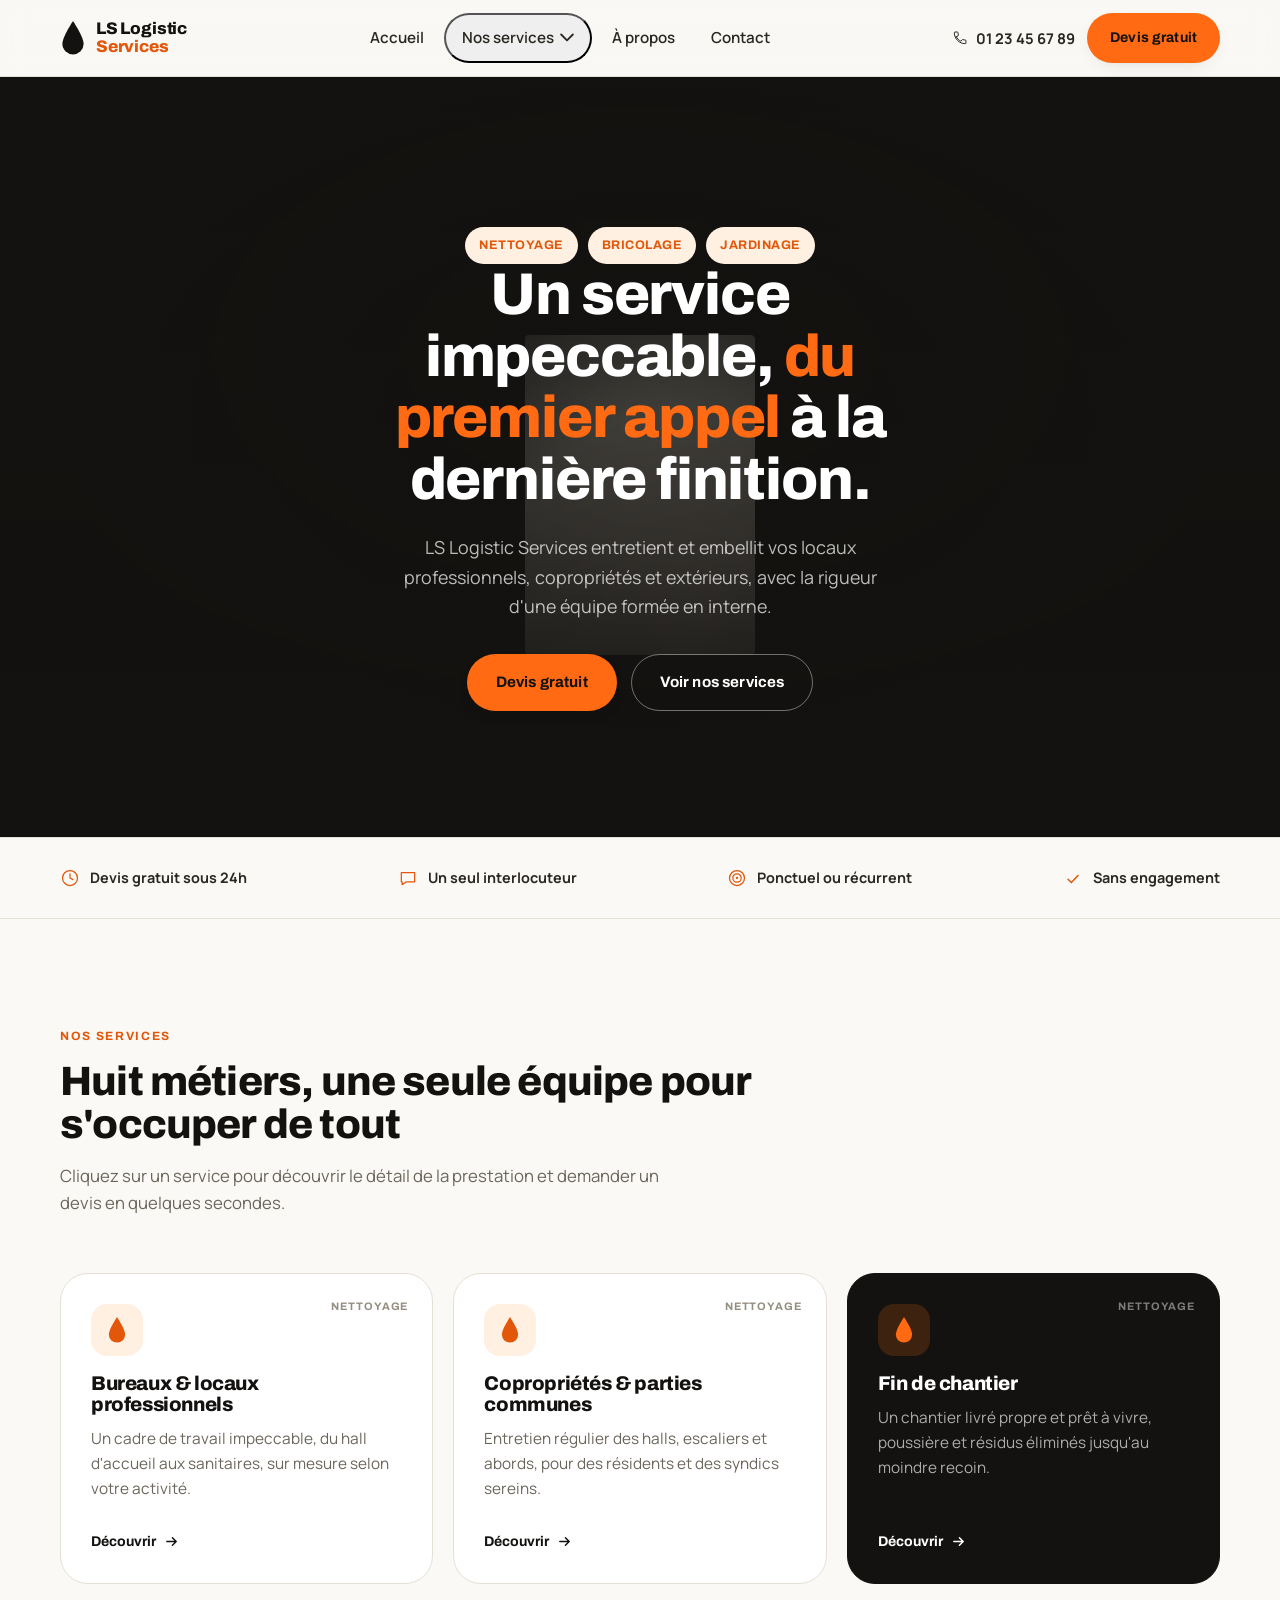
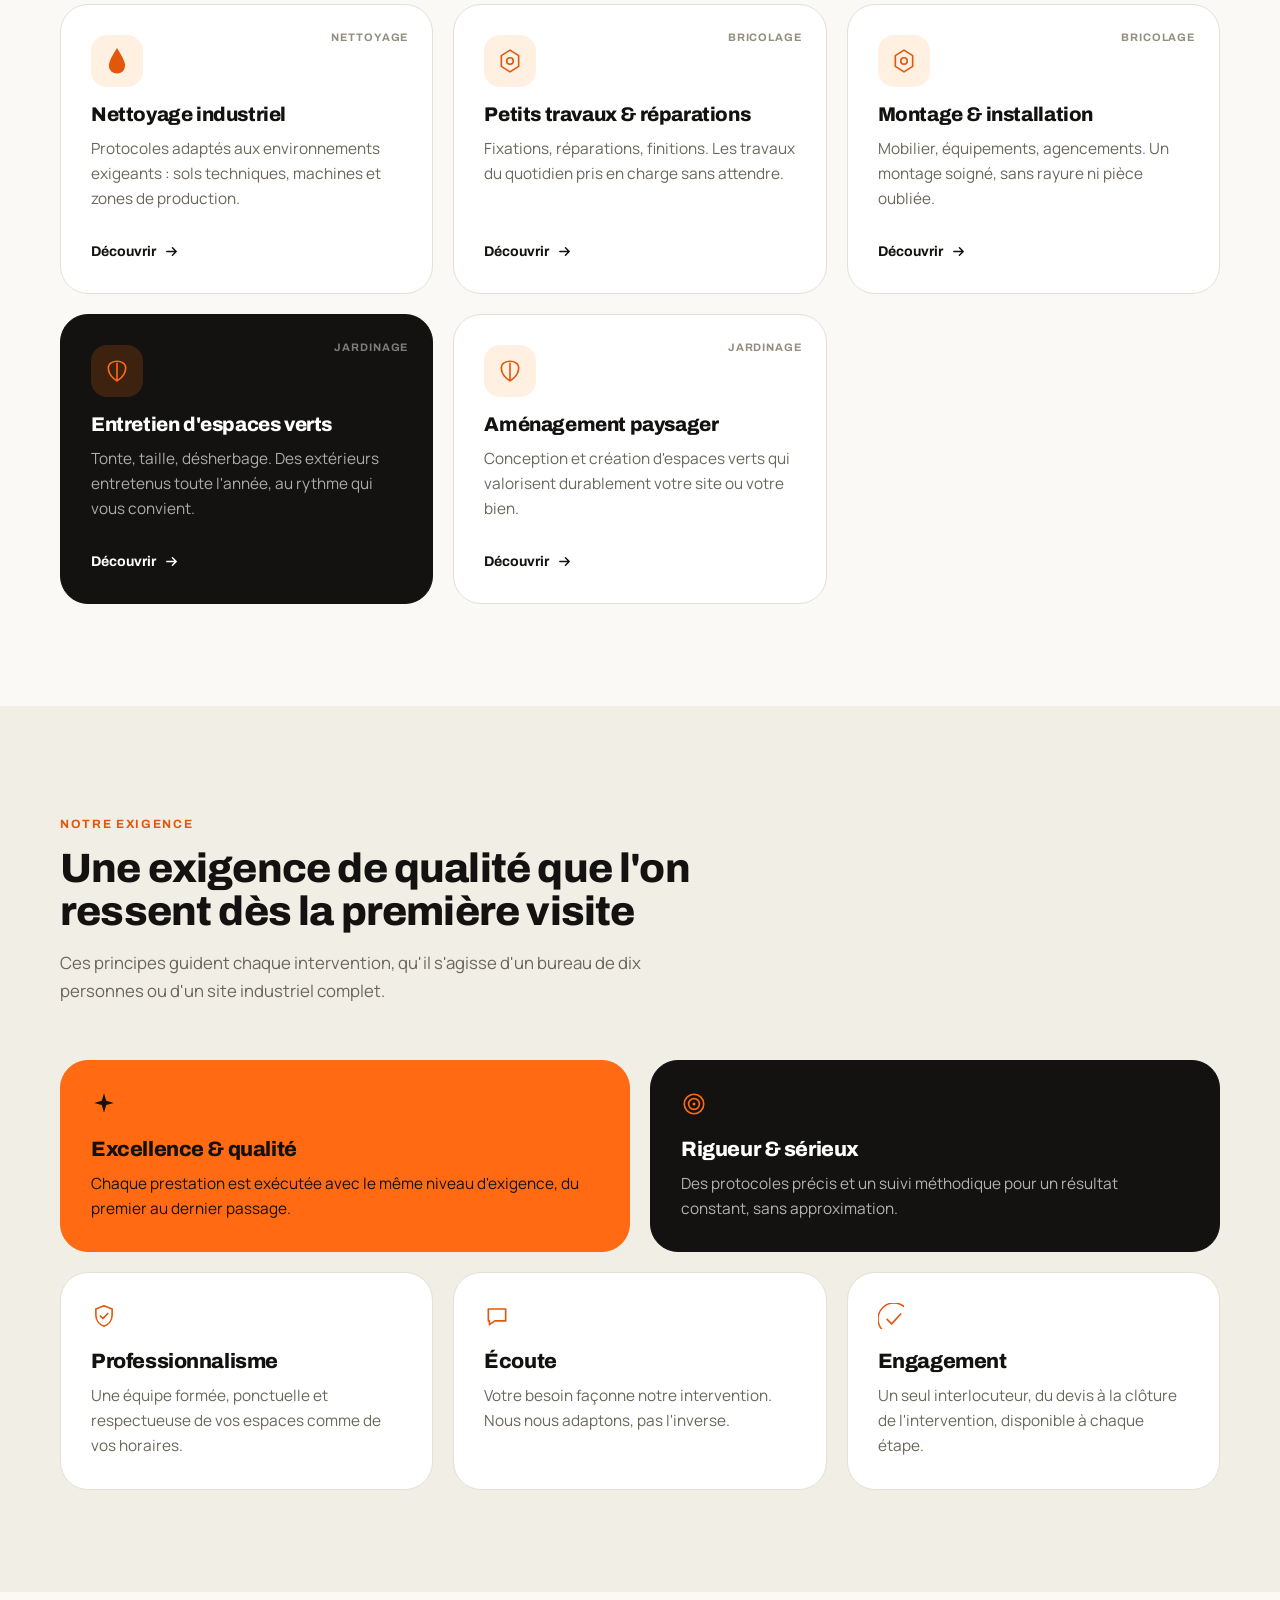
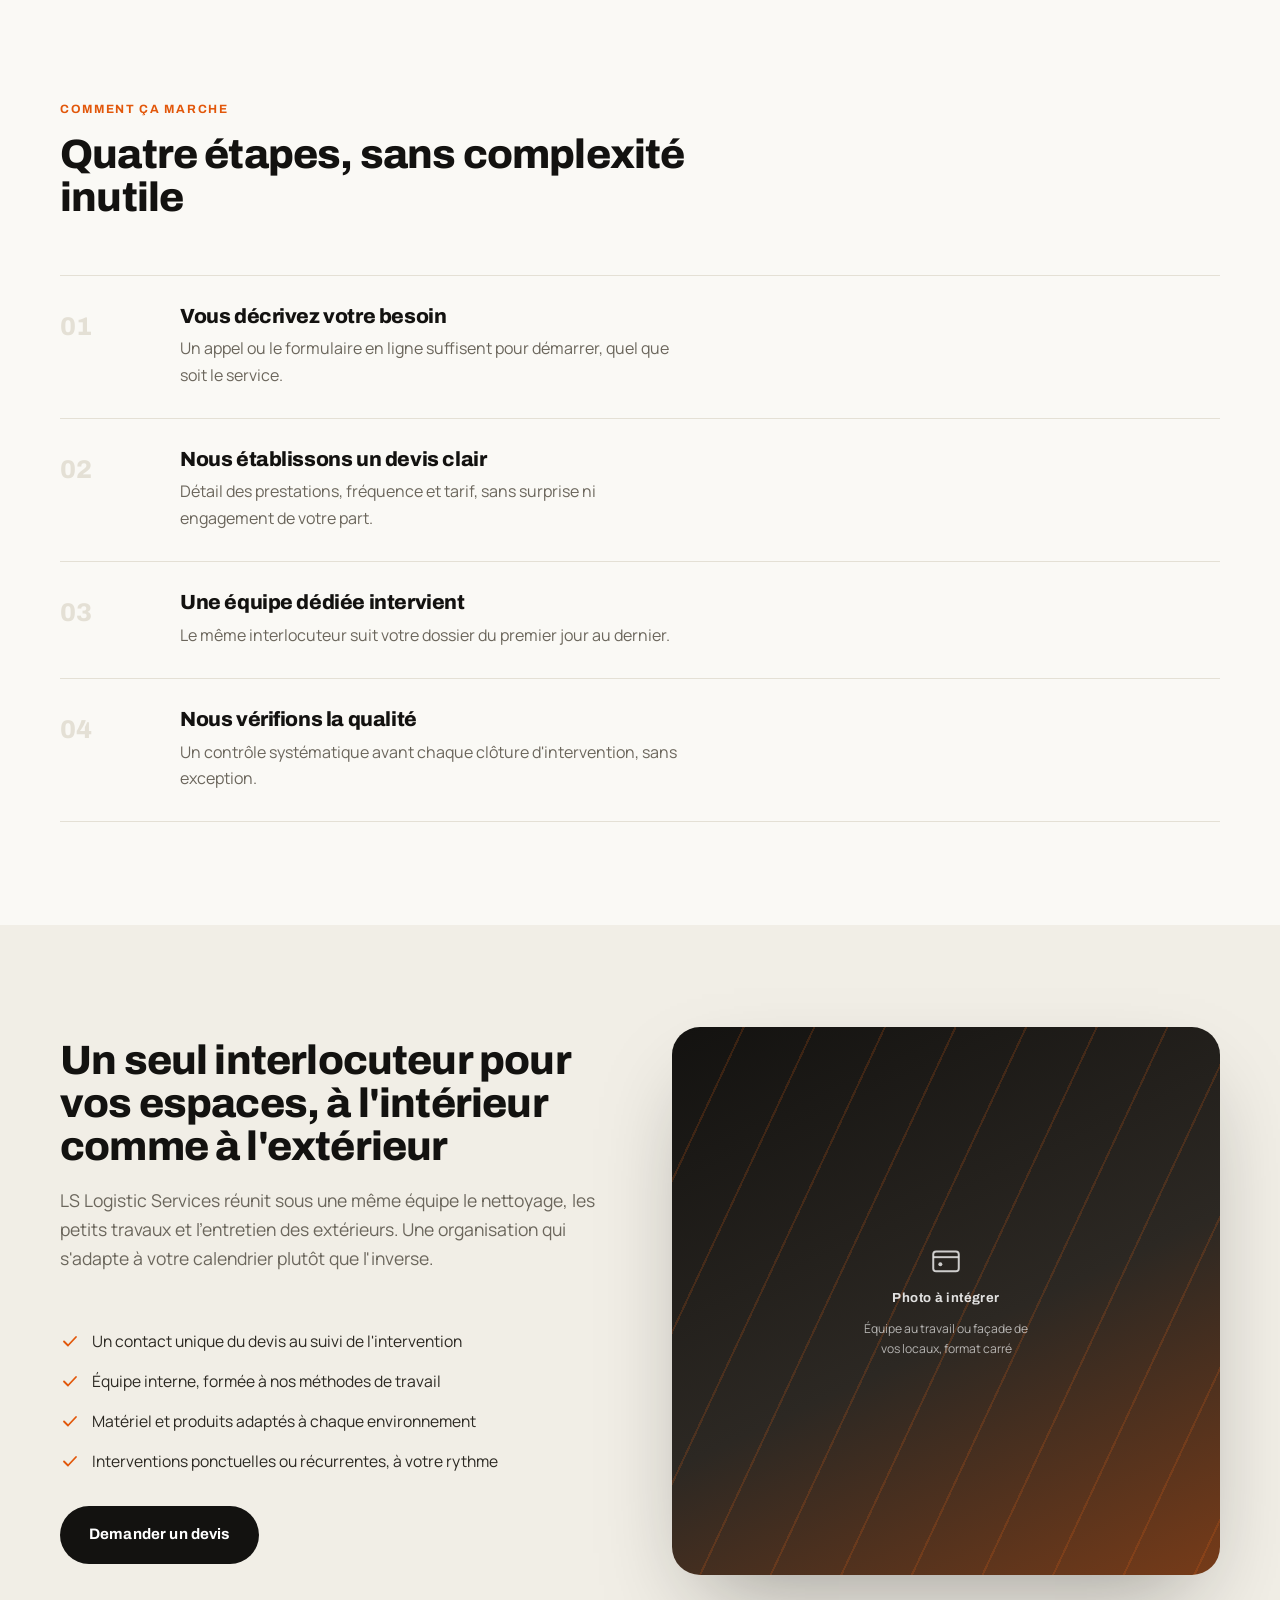
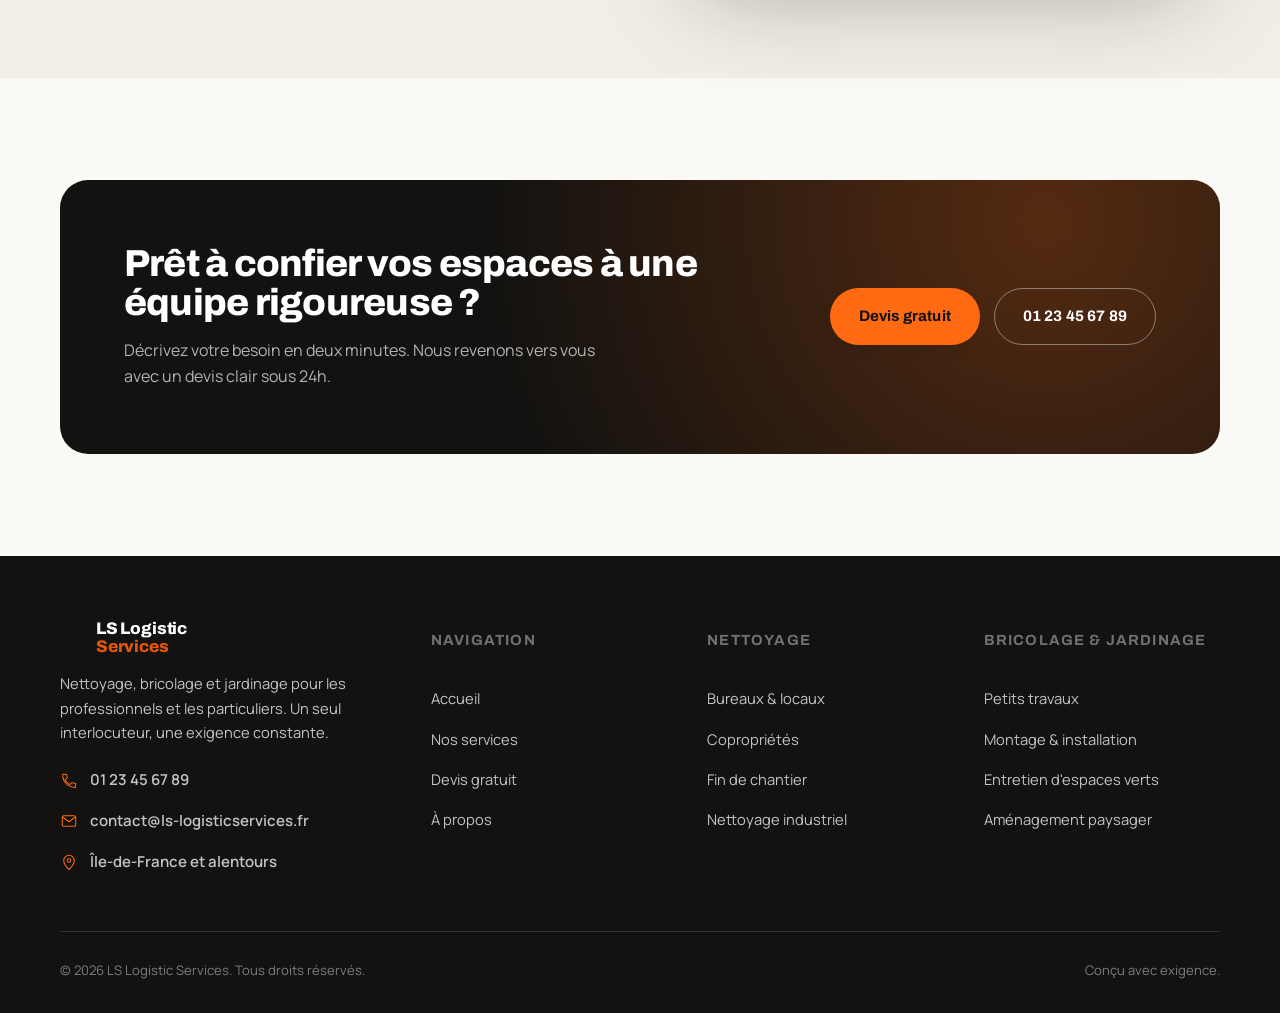
==== commit 4789e728: "Add animated image-corridor hero to the homepage Ports a React/Tailwind "image stream" hero componen" ====
--- a/index.html
+++ b/index.html
@@ -94,37 +94,20 @@
 <main>
 
   <!-- HERO -->
-  <section class="hero">
-    <div class="container hero-grid">
-      <div>
-        <div class="hero-tags" data-reveal>
-          <span class="tag">Nettoyage</span>
-          <span class="tag">Bricolage</span>
-          <span class="tag">Jardinage</span>
-        </div>
-        <h1 data-reveal data-reveal-delay="80">Un service impeccable, <em>du premier appel</em> à la dernière finition.</h1>
-        <p class="hero-sub" data-reveal data-reveal-delay="140">LS Logistic Services entretient et embellit vos locaux professionnels, copropriétés et extérieurs, avec la rigueur d'une équipe formée en interne.</p>
-        <div class="hero-actions" data-reveal data-reveal-delay="200">
-          <a href="devis.html" class="btn btn-primary">Devis gratuit</a>
-          <a href="services.html" class="btn btn-outline">Voir nos services</a>
-        </div>
-      </div>
-
-      <div class="hero-media" data-reveal data-reveal-delay="120">
-        <div class="media-frame">
-          <div class="media-placeholder">
-            <svg viewBox="0 0 24 24" fill="none" aria-hidden="true"><rect x="3" y="6" width="18" height="14" rx="2" stroke="currentColor" stroke-width="1.4"/><path d="M3 10H21" stroke="currentColor" stroke-width="1.4"/><circle cx="8" cy="15" r="1.4" fill="currentColor"/></svg>
-            <b>Photo à intégrer</b>
-            <span>Équipe LS Logistic Services en intervention, format portrait 4:5</span>
-          </div>
-        </div>
-        <div class="hero-badge">
-          <svg viewBox="0 0 24 24" fill="none" aria-hidden="true"><circle cx="12" cy="12" r="9" stroke="currentColor" stroke-width="1.5"/><path d="M12 7V12L15.5 14" stroke="currentColor" stroke-width="1.5" stroke-linecap="round" stroke-linejoin="round"/></svg>
-          <div>
-            <b>Devis gratuit</b>
-            <span>Réponse sous 24h</span>
-          </div>
-        </div>
+  <section class="hero hero--corridor">
+    <div class="corridor" data-corridor></div>
+    <div class="hero-scrim"></div>
+    <div class="container hero-corridor-content">
+      <div class="hero-tags" data-reveal>
+        <span class="tag">Nettoyage</span>
+        <span class="tag">Bricolage</span>
+        <span class="tag">Jardinage</span>
+      </div>
+      <h1 data-reveal data-reveal-delay="80">Un service impeccable, <em>du premier appel</em> à la dernière finition.</h1>
+      <p class="hero-sub" data-reveal data-reveal-delay="140">LS Logistic Services entretient et embellit vos locaux professionnels, copropriétés et extérieurs, avec la rigueur d'une équipe formée en interne.</p>
+      <div class="hero-actions" data-reveal data-reveal-delay="200">
+        <a href="devis.html" class="btn btn-primary">Devis gratuit</a>
+        <a href="services.html" class="btn btn-outline-light">Voir nos services</a>
       </div>
     </div>
   </section>
@@ -455,6 +438,7 @@
   </div>
 </footer>
 
+<script src="assets/js/image-corridor.js"></script>
 <script src="assets/js/main.js"></script>
 </body>
 </html>
--- a/assets/css/style.css
+++ b/assets/css/style.css
@@ -688,6 +688,83 @@
   }
 }
 
+/* ---------------------------- Image corridor ---------------------------- */
+
+.corridor-plane {
+  position: absolute;
+  inset: 0;
+  pointer-events: none;
+}
+
+.corridor-stage {
+  position: absolute;
+  inset: 0;
+  transform-style: preserve-3d;
+}
+
+.corridor-card {
+  position: absolute;
+  overflow: hidden;
+  backface-visibility: hidden;
+}
+
+.corridor-card img {
+  width: 100%;
+  height: 100%;
+  object-fit: cover;
+}
+
+/* ---------------------------- Corridor hero ---------------------------- */
+
+.hero--corridor {
+  position: relative;
+  overflow: hidden;
+  min-height: min(760px, 94vh);
+  display: flex;
+  align-items: center;
+  padding-block: 0;
+  background: var(--ink);
+}
+
+.corridor {
+  position: absolute;
+  inset: 0;
+}
+
+.hero-scrim {
+  position: absolute;
+  inset: 0;
+  background: radial-gradient(60% 60% at 50% 45%, rgba(19, 18, 16, 0.35), rgba(19, 18, 16, 0.82) 75%),
+    linear-gradient(180deg, rgba(19, 18, 16, 0.5), rgba(19, 18, 16, 0.75) 70%, rgba(19, 18, 16, 0.92));
+  pointer-events: none;
+}
+
+.hero-corridor-content {
+  position: relative;
+  z-index: 2;
+  text-align: center;
+  margin-inline: auto;
+  max-width: 720px;
+}
+
+.hero-corridor-content .hero-tags,
+.hero-corridor-content .hero-actions {
+  justify-content: center;
+}
+
+.hero-corridor-content h1 {
+  color: var(--white);
+}
+
+.hero-corridor-content h1 em {
+  color: var(--orange);
+}
+
+.hero-corridor-content .hero-sub {
+  color: rgba(255, 255, 255, 0.72);
+  margin-inline: auto;
+}
+
 /* ------------------------- Logo strip / trust ------------------------- */
 
 .trust-strip {
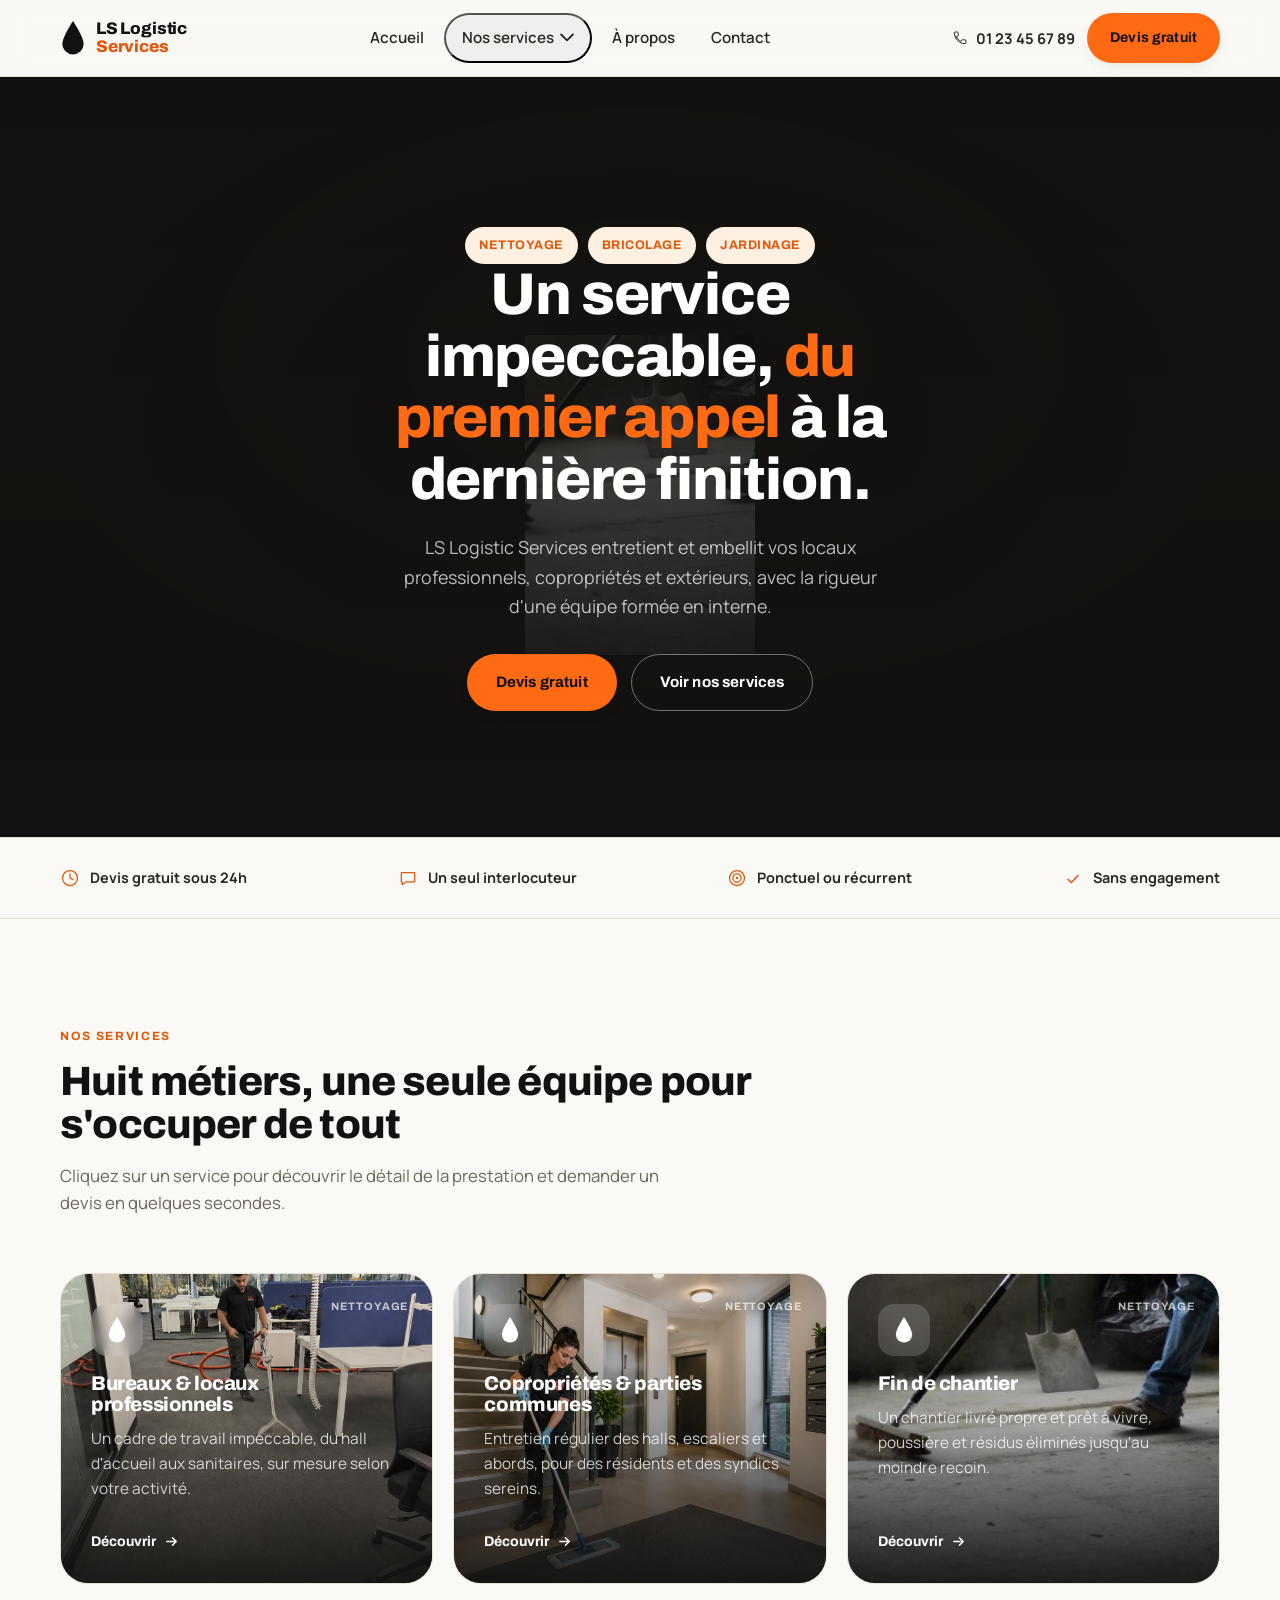
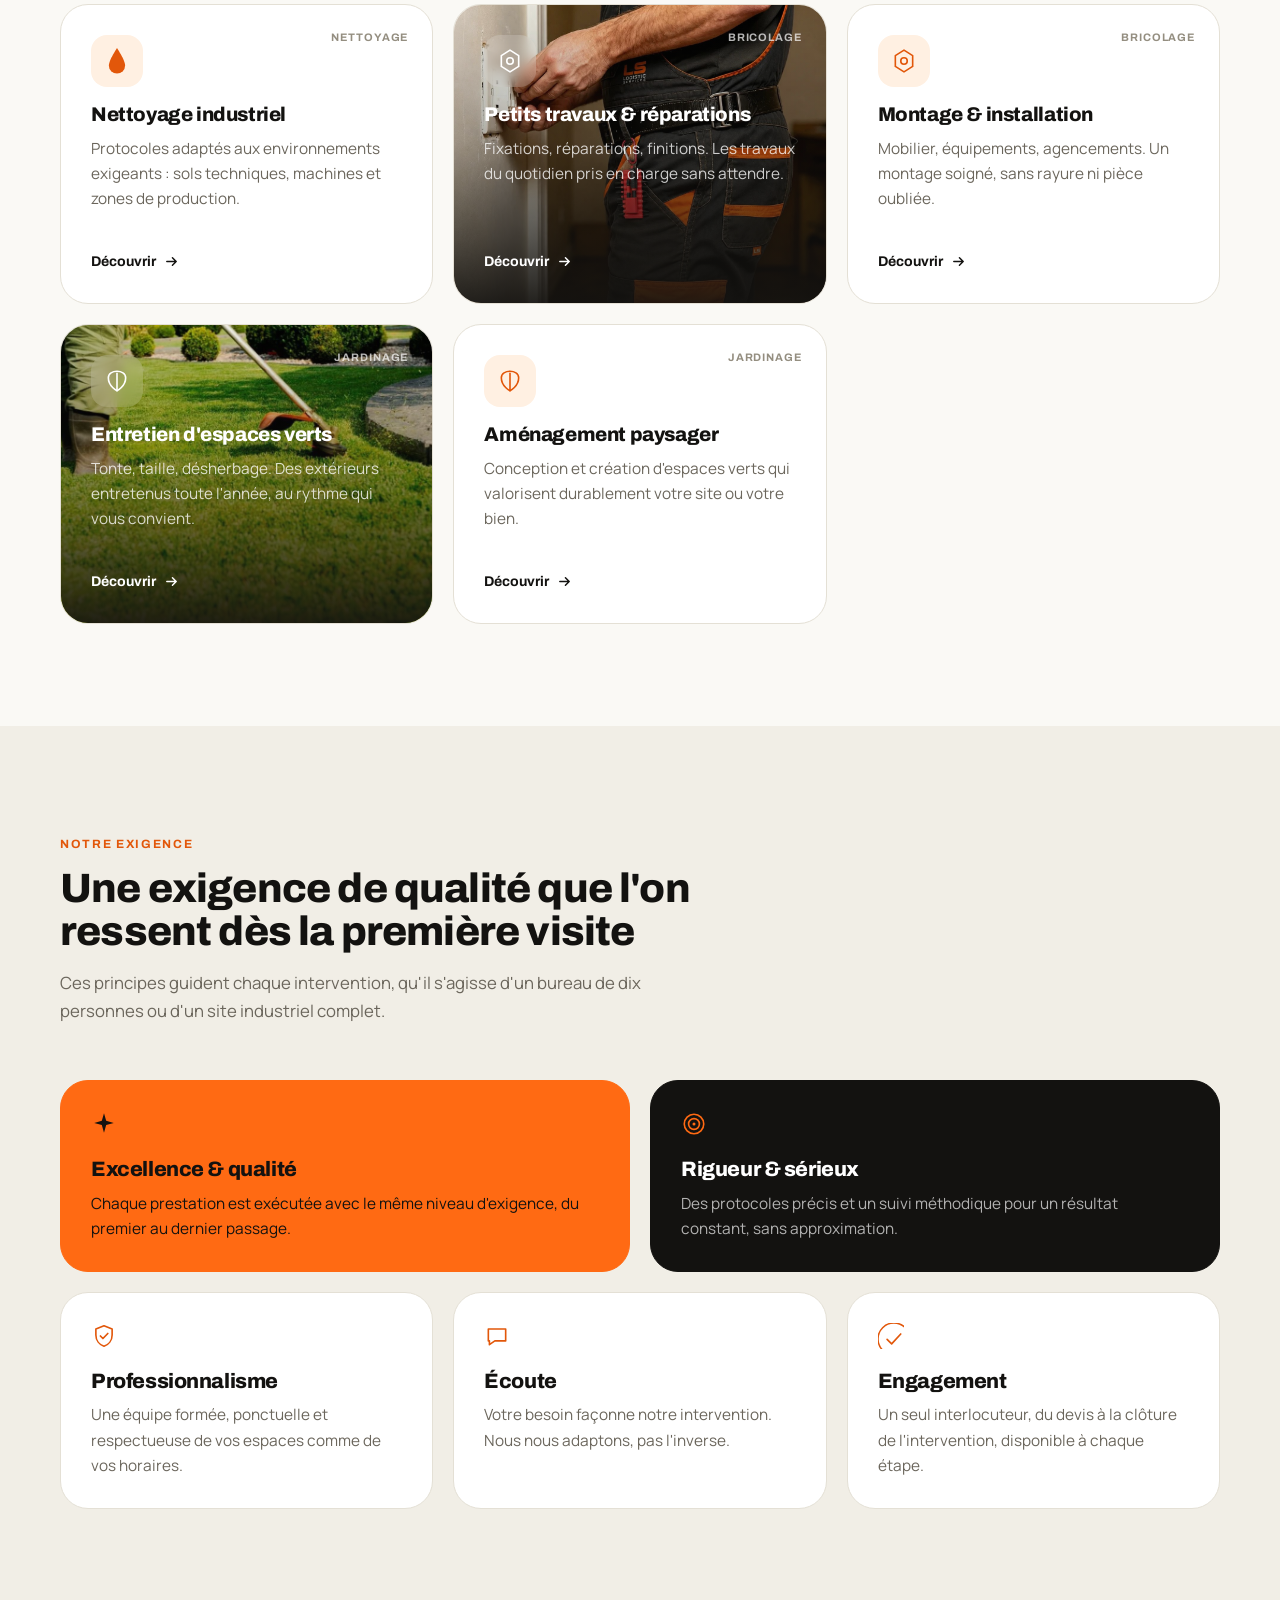
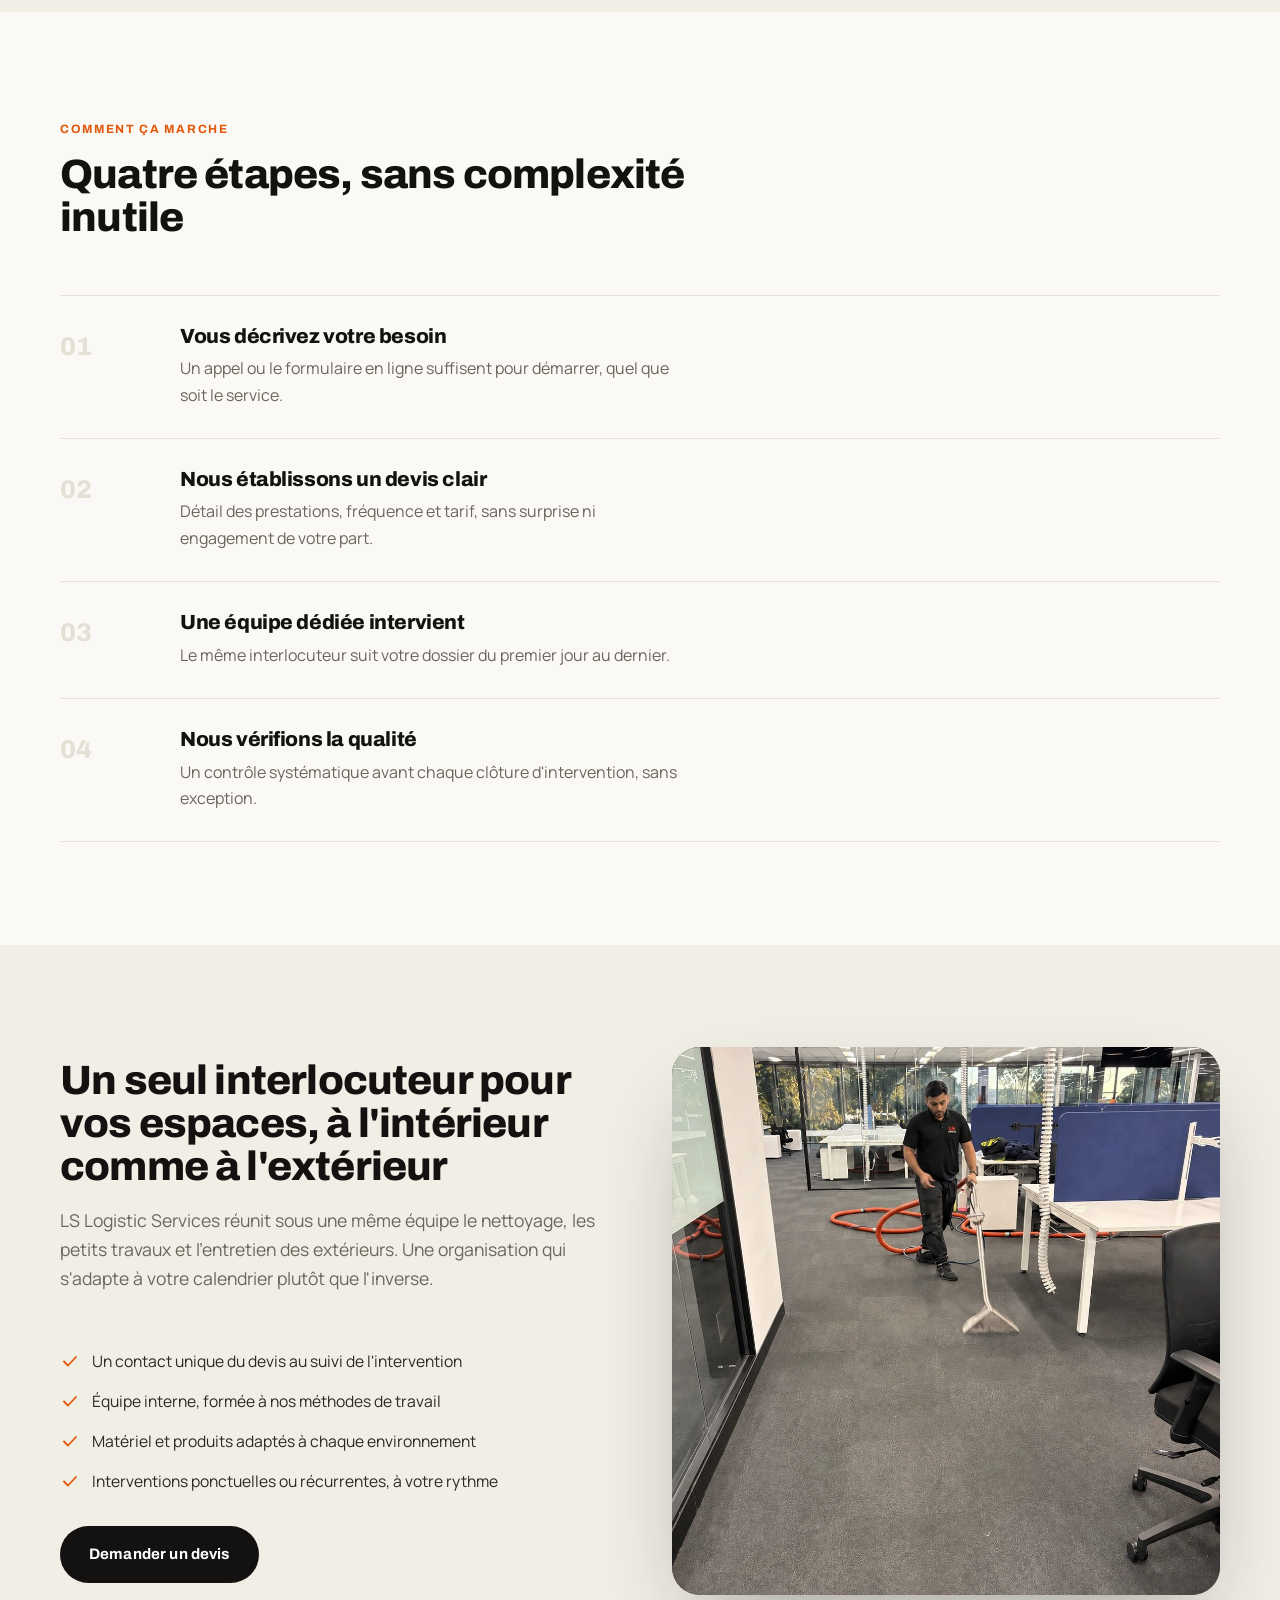
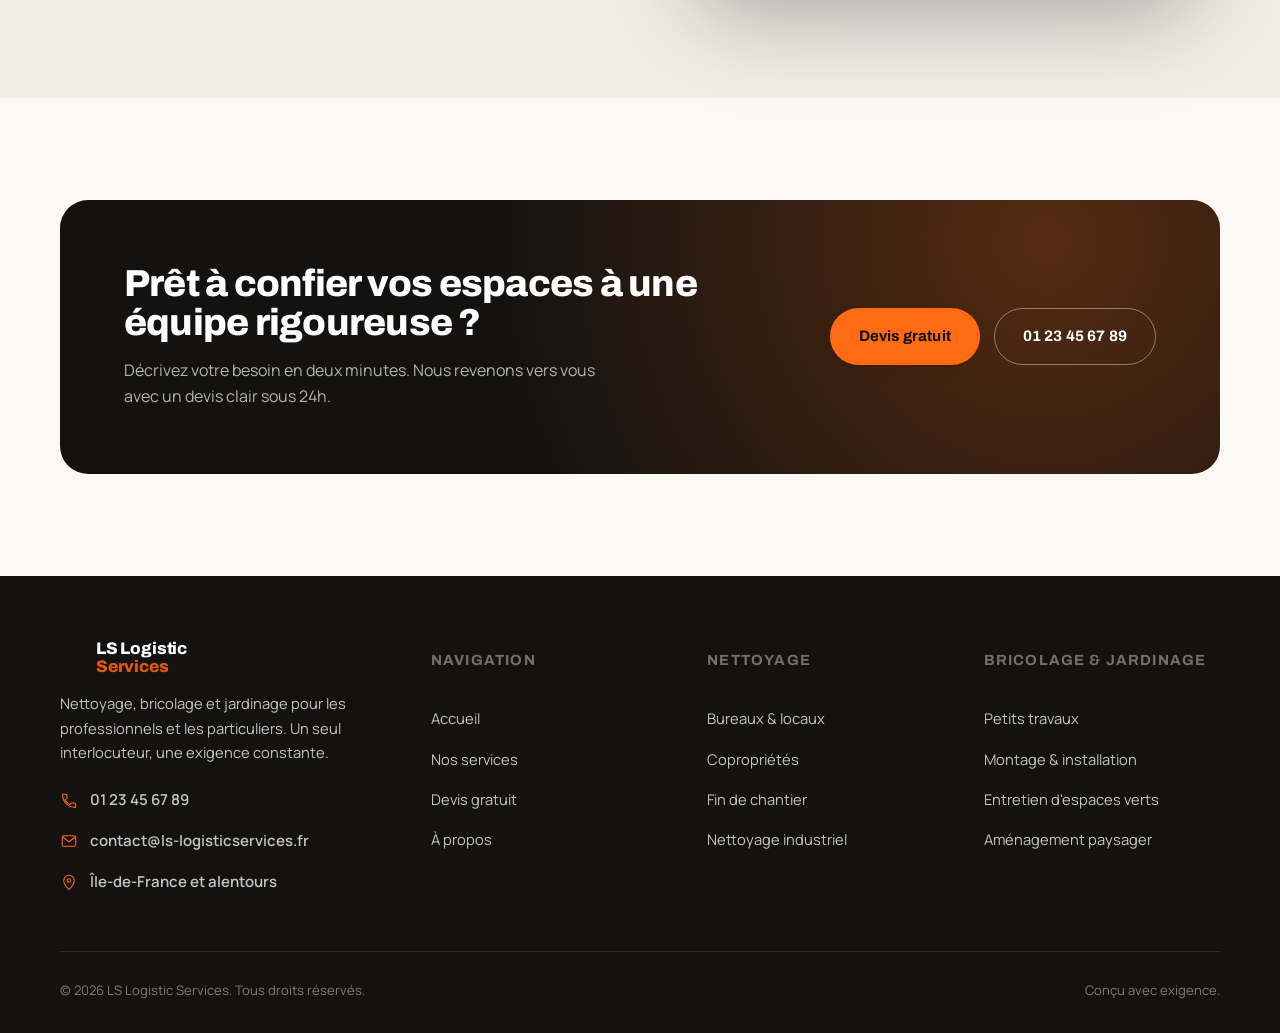
==== commit b140a265: "Integrate real team photos across the site Replaces the placeholder image slots with the client's ow" ====
--- a/index.html
+++ b/index.html
@@ -144,7 +144,8 @@
       </div>
 
       <div class="tiles tiles-3">
-        <a href="service-nettoyage-bureaux.html" class="tile" data-reveal>
+        <a href="service-nettoyage-bureaux.html" class="tile tile--photo" data-reveal>
+          <img src="assets/img/team-nettoyage-bureaux.jpg" alt="Technicien LS Logistic Services nettoyant la moquette d'un bureau" loading="lazy" decoding="async" />
           <span class="tile-category">Nettoyage</span>
           <div>
             <div class="tile-icon">
@@ -156,7 +157,8 @@
           <span class="tile-link">Découvrir <svg viewBox="0 0 16 16" fill="none" aria-hidden="true"><path d="M3 8H13M13 8L9 4M13 8L9 12" stroke="currentColor" stroke-width="1.6" stroke-linecap="round" stroke-linejoin="round"/></svg></span>
         </a>
 
-        <a href="service-nettoyage-copropriete.html" class="tile" data-reveal data-reveal-delay="60">
+        <a href="service-nettoyage-copropriete.html" class="tile tile--photo" data-reveal data-reveal-delay="60">
+          <img src="assets/img/team-nettoyage-copropriete.jpg" alt="Agente d'entretien nettoyant le hall d'une copropriété" loading="lazy" decoding="async" />
           <span class="tile-category">Nettoyage</span>
           <div>
             <div class="tile-icon">
@@ -168,7 +170,8 @@
           <span class="tile-link">Découvrir <svg viewBox="0 0 16 16" fill="none" aria-hidden="true"><path d="M3 8H13M13 8L9 4M13 8L9 12" stroke="currentColor" stroke-width="1.6" stroke-linecap="round" stroke-linejoin="round"/></svg></span>
         </a>
 
-        <a href="service-nettoyage-fin-chantier.html" class="tile tile--dark" data-reveal data-reveal-delay="120">
+        <a href="service-nettoyage-fin-chantier.html" class="tile tile--photo" data-reveal data-reveal-delay="120">
+          <img src="assets/img/team-nettoyage-fin-chantier.jpg" alt="Nettoyage de la poussière de chantier au balai" loading="lazy" decoding="async" />
           <span class="tile-category">Nettoyage</span>
           <div>
             <div class="tile-icon">
@@ -192,7 +195,8 @@
           <span class="tile-link">Découvrir <svg viewBox="0 0 16 16" fill="none" aria-hidden="true"><path d="M3 8H13M13 8L9 4M13 8L9 12" stroke="currentColor" stroke-width="1.6" stroke-linecap="round" stroke-linejoin="round"/></svg></span>
         </a>
 
-        <a href="service-bricolage-petits-travaux.html" class="tile" data-reveal data-reveal-delay="60">
+        <a href="service-bricolage-petits-travaux.html" class="tile tile--photo" data-reveal data-reveal-delay="60">
+          <img src="assets/img/team-bricolage-petits-travaux.jpg" alt="Technicien LS Logistic Services réparant une prise électrique" loading="lazy" decoding="async" />
           <span class="tile-category">Bricolage</span>
           <div>
             <div class="tile-icon">
@@ -216,7 +220,8 @@
           <span class="tile-link">Découvrir <svg viewBox="0 0 16 16" fill="none" aria-hidden="true"><path d="M3 8H13M13 8L9 4M13 8L9 12" stroke="currentColor" stroke-width="1.6" stroke-linecap="round" stroke-linejoin="round"/></svg></span>
         </a>
 
-        <a href="service-jardinage-entretien.html" class="tile tile--dark" data-reveal>
+        <a href="service-jardinage-entretien.html" class="tile tile--photo" data-reveal>
+          <img src="assets/img/team-jardinage-entretien.jpg" alt="Entretien d'une pelouse à la débroussailleuse" loading="lazy" decoding="async" />
           <span class="tile-category">Jardinage</span>
           <div>
             <div class="tile-icon">
@@ -357,11 +362,7 @@
       </div>
       <div data-reveal data-reveal-delay="120">
         <div class="media-frame ratio-square">
-          <div class="media-placeholder">
-            <svg viewBox="0 0 24 24" fill="none" aria-hidden="true"><rect x="3" y="6" width="18" height="14" rx="2" stroke="currentColor" stroke-width="1.4"/><path d="M3 10H21" stroke="currentColor" stroke-width="1.4"/><circle cx="8" cy="15" r="1.4" fill="currentColor"/></svg>
-            <b>Photo à intégrer</b>
-            <span>Équipe au travail ou façade de vos locaux, format carré</span>
-          </div>
+          <img src="assets/img/team-nettoyage-bureaux.jpg" alt="Technicien LS Logistic Services en intervention de nettoyage de bureaux" loading="lazy" decoding="async" style="position:absolute;inset:0;width:100%;height:100%;object-fit:cover;" />
         </div>
       </div>
     </div>
--- a/assets/css/style.css
+++ b/assets/css/style.css
@@ -921,6 +921,55 @@
   color: rgba(255, 255, 255, 0.45);
 }
 
+.tile--photo {
+  position: relative;
+  color: var(--white);
+  isolation: isolate;
+  min-height: 300px;
+}
+
+.tile--photo img {
+  position: absolute;
+  inset: 0;
+  width: 100%;
+  height: 100%;
+  object-fit: cover;
+  z-index: -2;
+  transition: transform 0.6s var(--ease);
+}
+
+.tile--photo:hover img {
+  transform: scale(1.05);
+}
+
+.tile--photo::before {
+  content: "";
+  position: absolute;
+  inset: 0;
+  z-index: -1;
+  background: linear-gradient(180deg, rgba(19, 18, 16, 0.08) 0%, rgba(19, 18, 16, 0.32) 45%, rgba(19, 18, 16, 0.92) 100%);
+}
+
+.tile--photo .tile-icon {
+  background: rgba(255, 255, 255, 0.16);
+  color: var(--white);
+  backdrop-filter: blur(6px);
+  -webkit-backdrop-filter: blur(6px);
+}
+
+.tile--photo h3,
+.tile--photo .tile-link {
+  color: var(--white);
+}
+
+.tile--photo p {
+  color: rgba(255, 255, 255, 0.78);
+}
+
+.tile--photo .tile-category {
+  color: rgba(255, 255, 255, 0.7);
+}
+
 /* ---------------------------- Values / bento ---------------------------- */
 
 .values-grid {
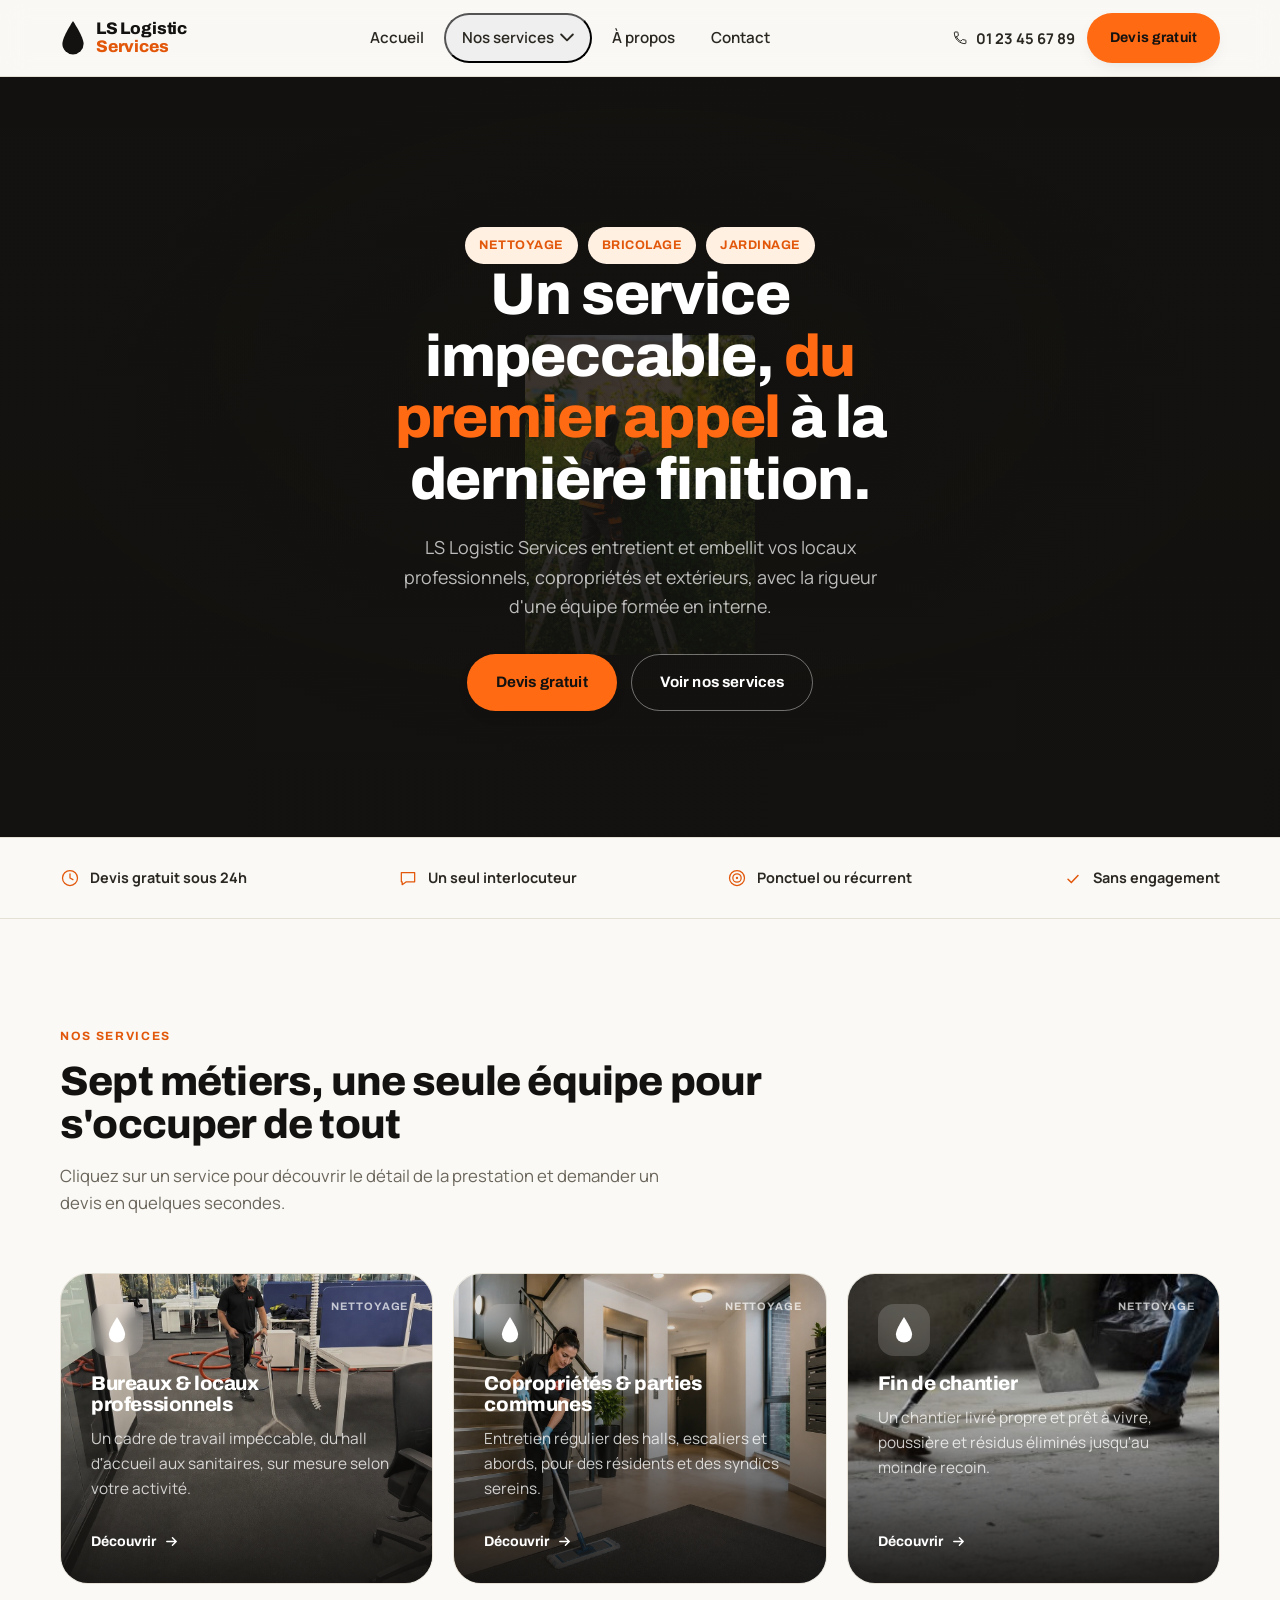
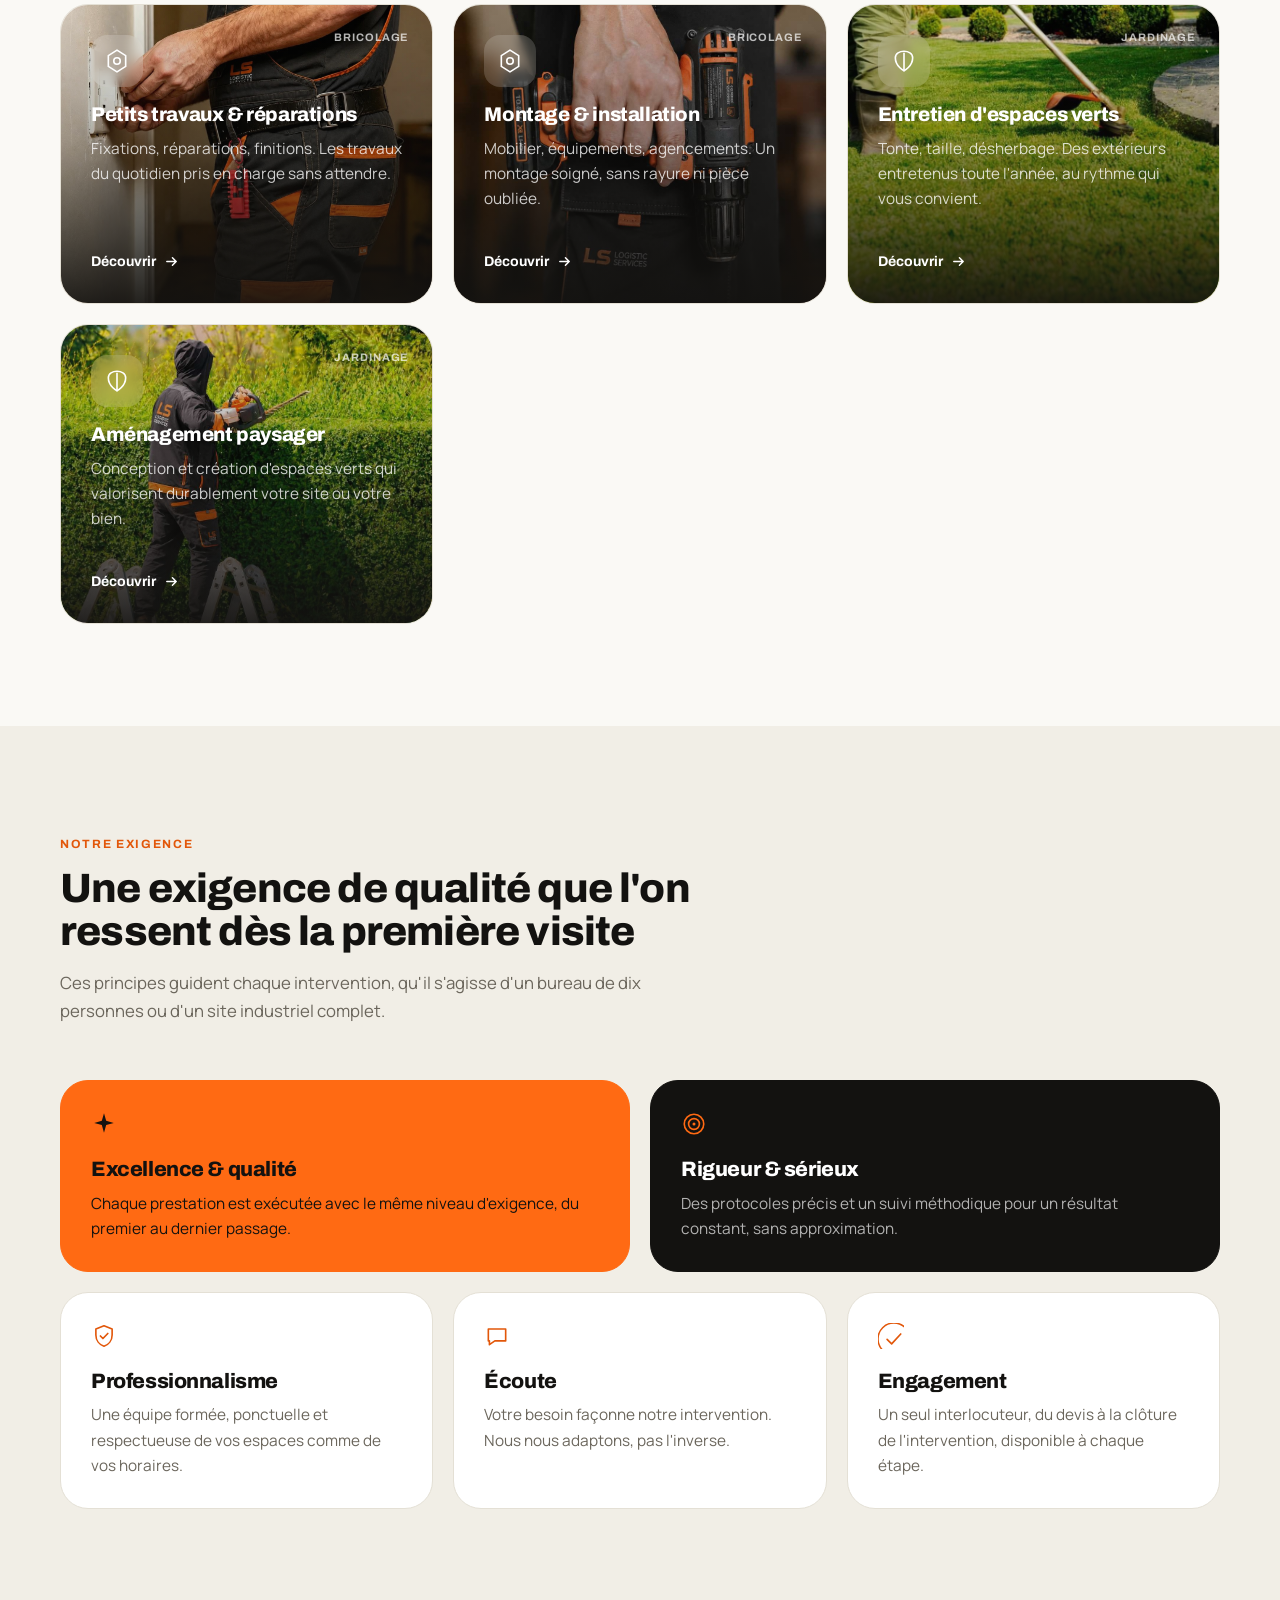
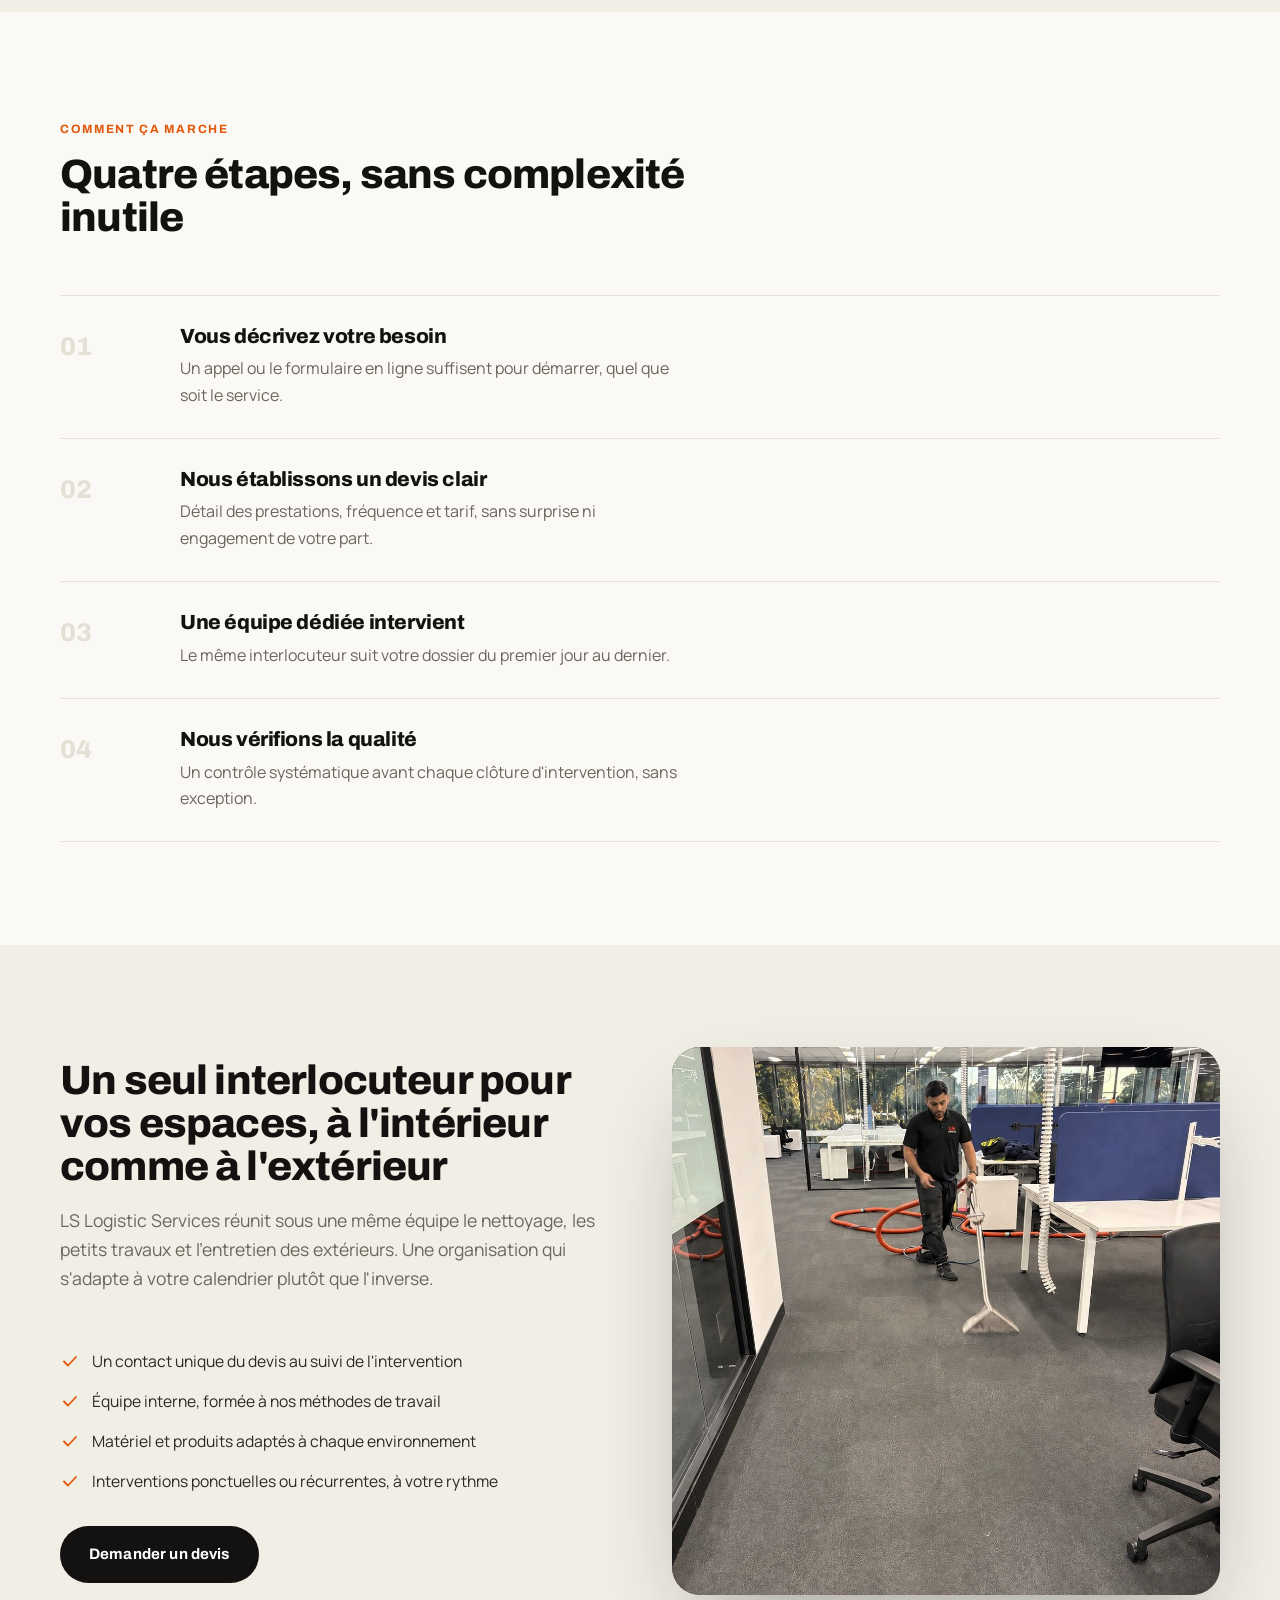
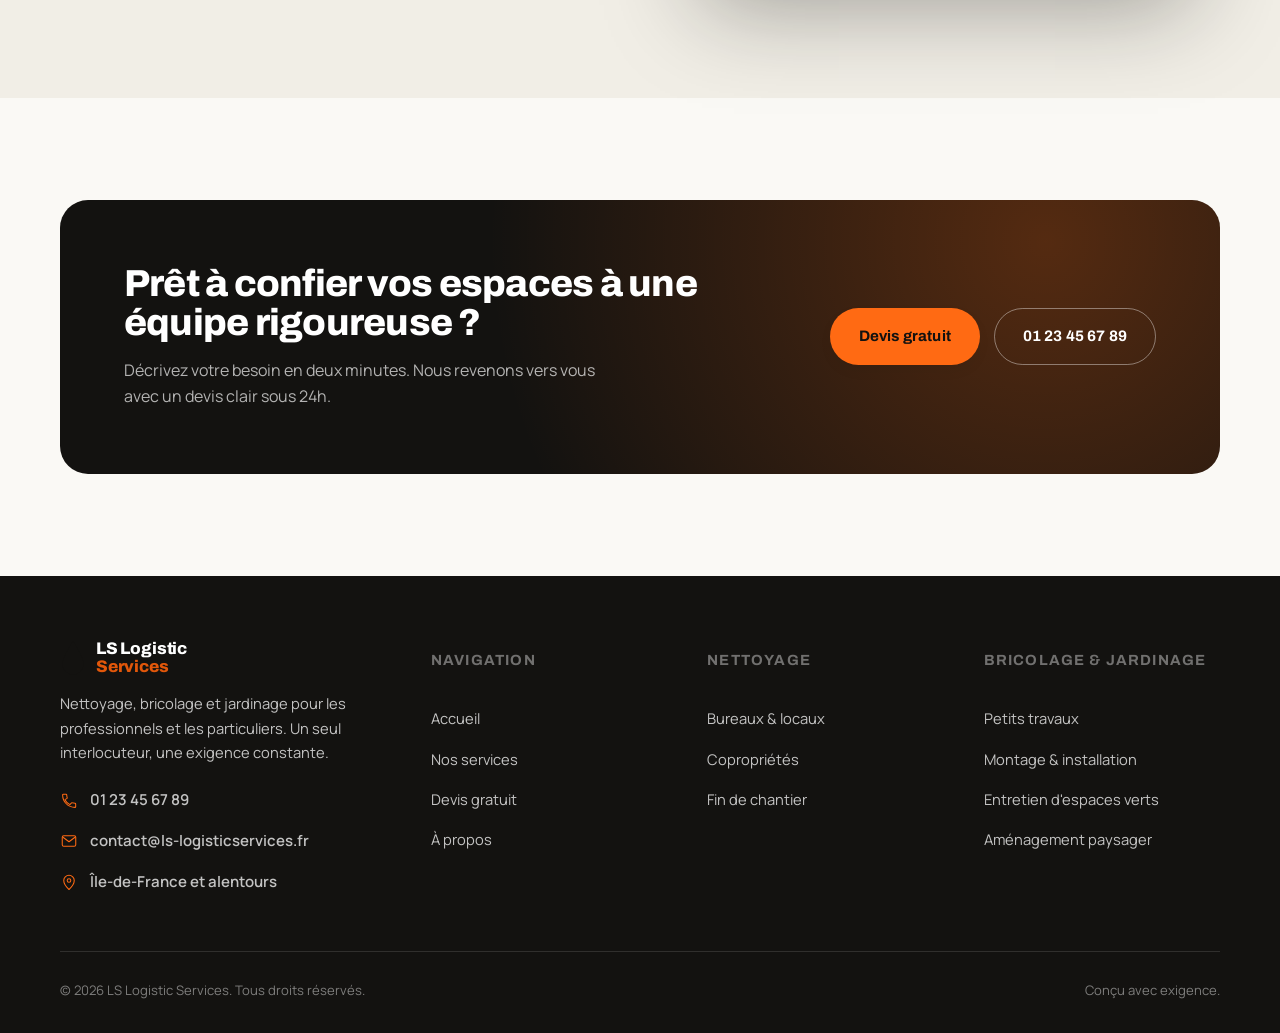
==== commit 6bcecd6f: "Add montage & aménagement paysager photos, drop Nettoyage industriel Adds real photos for the last t" ====
--- a/index.html
+++ b/index.html
@@ -33,7 +33,6 @@
               <a class="mega-link" href="service-nettoyage-bureaux.html">Bureaux &amp; locaux professionnels</a>
               <a class="mega-link" href="service-nettoyage-copropriete.html">Copropriétés &amp; parties communes</a>
               <a class="mega-link" href="service-nettoyage-fin-chantier.html">Fin de chantier</a>
-              <a class="mega-link" href="service-nettoyage-industriel.html">Nettoyage industriel</a>
             </div>
             <div>
               <div class="mega-col-title">Bricolage</div>
@@ -47,7 +46,7 @@
             </div>
           </div>
           <div class="mega-foot">
-            <span class="field-help">8 services, une seule équipe de confiance.</span>
+            <span class="field-help">7 services, une seule équipe de confiance.</span>
             <a href="services.html">Voir tous nos services →</a>
           </div>
         </div>
@@ -78,7 +77,6 @@
       <a href="service-nettoyage-bureaux.html">Nettoyage : Bureaux &amp; locaux</a>
       <a href="service-nettoyage-copropriete.html">Nettoyage : Copropriétés</a>
       <a href="service-nettoyage-fin-chantier.html">Nettoyage : Fin de chantier</a>
-      <a href="service-nettoyage-industriel.html">Nettoyage : Industriel</a>
       <a href="service-bricolage-petits-travaux.html">Bricolage : Petits travaux</a>
       <a href="service-bricolage-montage.html">Bricolage : Montage &amp; installation</a>
       <a href="service-jardinage-entretien.html">Jardinage : Entretien</a>
@@ -139,7 +137,7 @@
     <div class="container">
       <div class="section-head" data-reveal>
         <span class="eyebrow">Nos services</span>
-        <h2>Huit métiers, une seule équipe pour s'occuper de tout</h2>
+        <h2>Sept métiers, une seule équipe pour s'occuper de tout</h2>
         <p>Cliquez sur un service pour découvrir le détail de la prestation et demander un devis en quelques secondes.</p>
       </div>
 
@@ -183,18 +181,6 @@
           <span class="tile-link">Découvrir <svg viewBox="0 0 16 16" fill="none" aria-hidden="true"><path d="M3 8H13M13 8L9 4M13 8L9 12" stroke="currentColor" stroke-width="1.6" stroke-linecap="round" stroke-linejoin="round"/></svg></span>
         </a>
 
-        <a href="service-nettoyage-industriel.html" class="tile" data-reveal>
-          <span class="tile-category">Nettoyage</span>
-          <div>
-            <div class="tile-icon">
-              <svg viewBox="0 0 24 32" fill="currentColor" aria-hidden="true"><path d="M12 0C12 0 2 15 2 21.5A10 10 0 0 0 22 21.5C22 15 12 0 12 0Z"/></svg>
-            </div>
-            <h3>Nettoyage industriel</h3>
-            <p>Protocoles adaptés aux environnements exigeants : sols techniques, machines et zones de production.</p>
-          </div>
-          <span class="tile-link">Découvrir <svg viewBox="0 0 16 16" fill="none" aria-hidden="true"><path d="M3 8H13M13 8L9 4M13 8L9 12" stroke="currentColor" stroke-width="1.6" stroke-linecap="round" stroke-linejoin="round"/></svg></span>
-        </a>
-
         <a href="service-bricolage-petits-travaux.html" class="tile tile--photo" data-reveal data-reveal-delay="60">
           <img src="assets/img/team-bricolage-petits-travaux.jpg" alt="Technicien LS Logistic Services réparant une prise électrique" loading="lazy" decoding="async" />
           <span class="tile-category">Bricolage</span>
@@ -208,7 +194,8 @@
           <span class="tile-link">Découvrir <svg viewBox="0 0 16 16" fill="none" aria-hidden="true"><path d="M3 8H13M13 8L9 4M13 8L9 12" stroke="currentColor" stroke-width="1.6" stroke-linecap="round" stroke-linejoin="round"/></svg></span>
         </a>
 
-        <a href="service-bricolage-montage.html" class="tile" data-reveal data-reveal-delay="120">
+        <a href="service-bricolage-montage.html" class="tile tile--photo" data-reveal data-reveal-delay="120">
+          <img src="assets/img/team-bricolage-montage.jpg" alt="Technicien LS Logistic Services tenant une visseuse-perceuse" loading="lazy" decoding="async" />
           <span class="tile-category">Bricolage</span>
           <div>
             <div class="tile-icon">
@@ -233,7 +220,8 @@
           <span class="tile-link">Découvrir <svg viewBox="0 0 16 16" fill="none" aria-hidden="true"><path d="M3 8H13M13 8L9 4M13 8L9 12" stroke="currentColor" stroke-width="1.6" stroke-linecap="round" stroke-linejoin="round"/></svg></span>
         </a>
 
-        <a href="service-jardinage-amenagement.html" class="tile" data-reveal data-reveal-delay="60">
+        <a href="service-jardinage-amenagement.html" class="tile tile--photo" data-reveal data-reveal-delay="60">
+          <img src="assets/img/team-jardinage-amenagement.jpg" alt="Taille d'une haie en hauteur pour un aménagement paysager" loading="lazy" decoding="async" />
           <span class="tile-category">Jardinage</span>
           <div>
             <div class="tile-icon">
@@ -422,7 +410,6 @@
         <a href="service-nettoyage-bureaux.html">Bureaux &amp; locaux</a>
         <a href="service-nettoyage-copropriete.html">Copropriétés</a>
         <a href="service-nettoyage-fin-chantier.html">Fin de chantier</a>
-        <a href="service-nettoyage-industriel.html">Nettoyage industriel</a>
       </div>
       <div class="footer-col">
         <div class="footer-col-title">Bricolage &amp; jardinage</div>
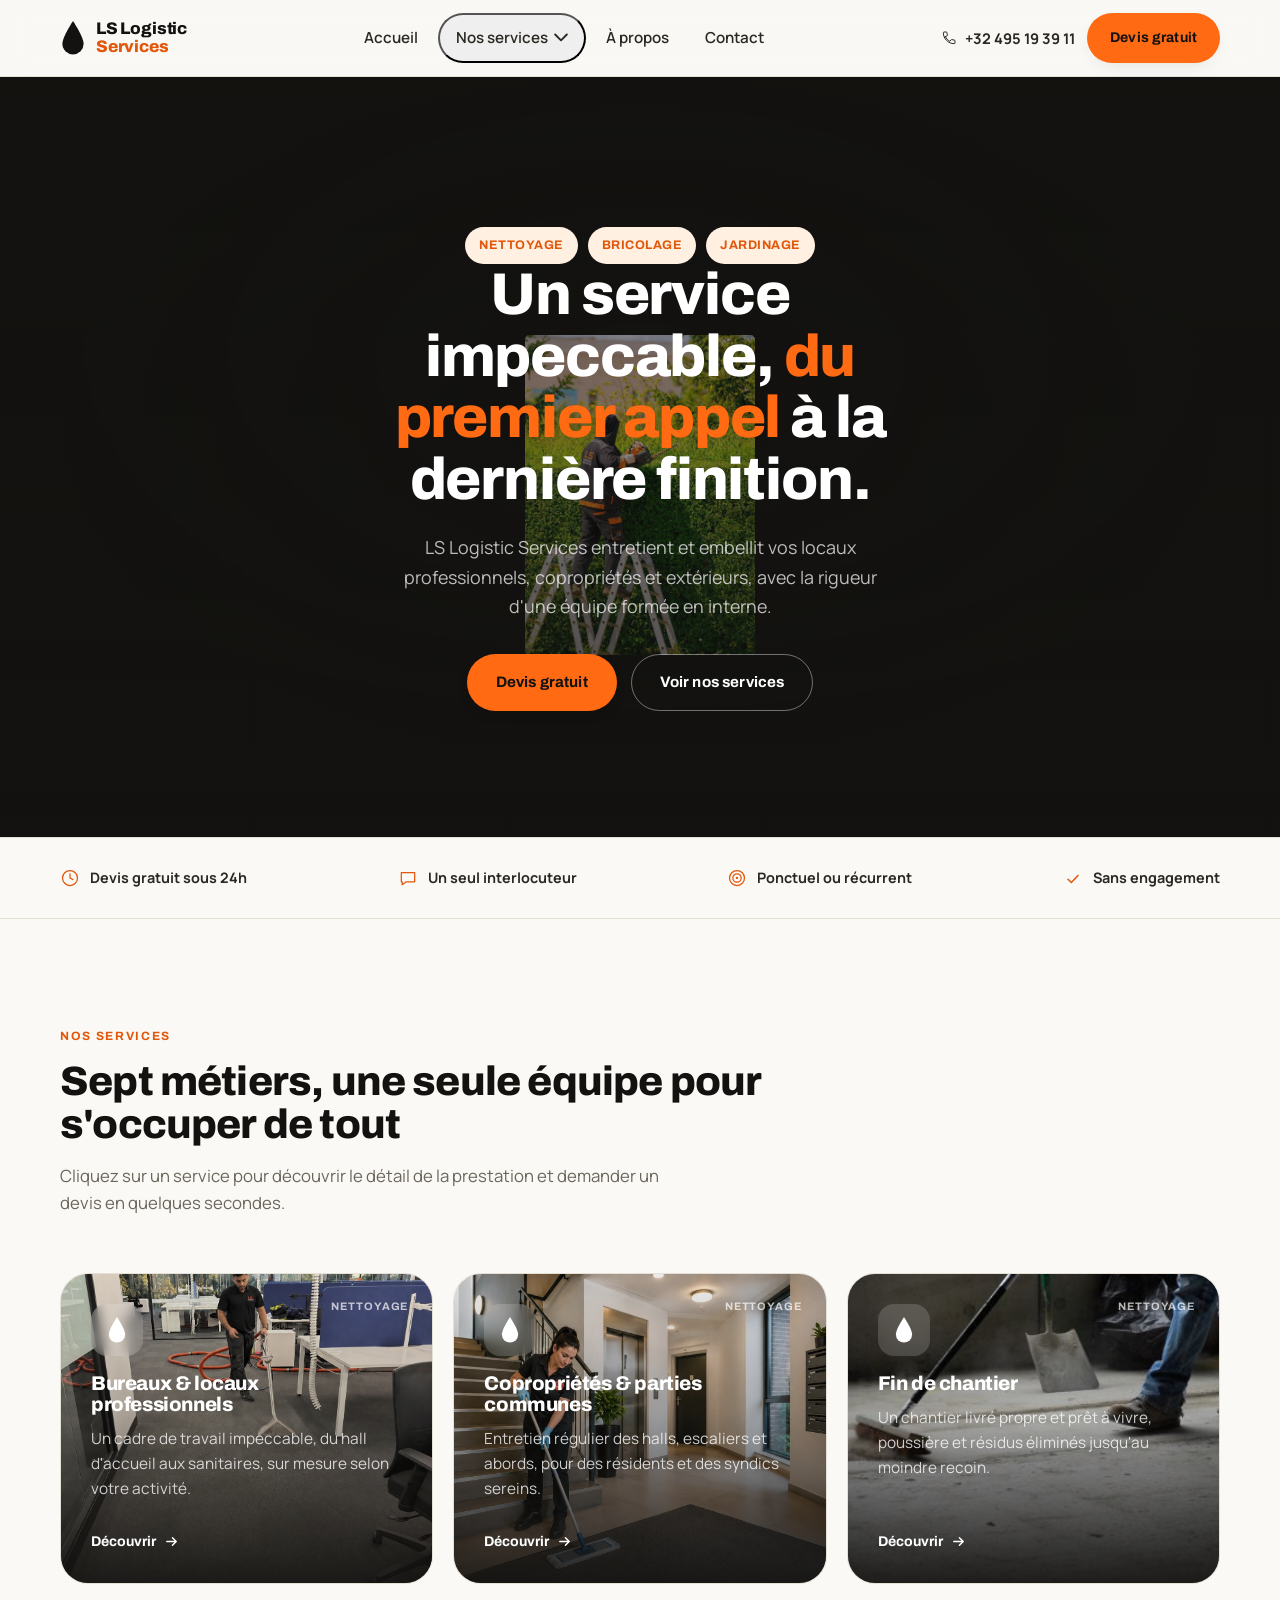
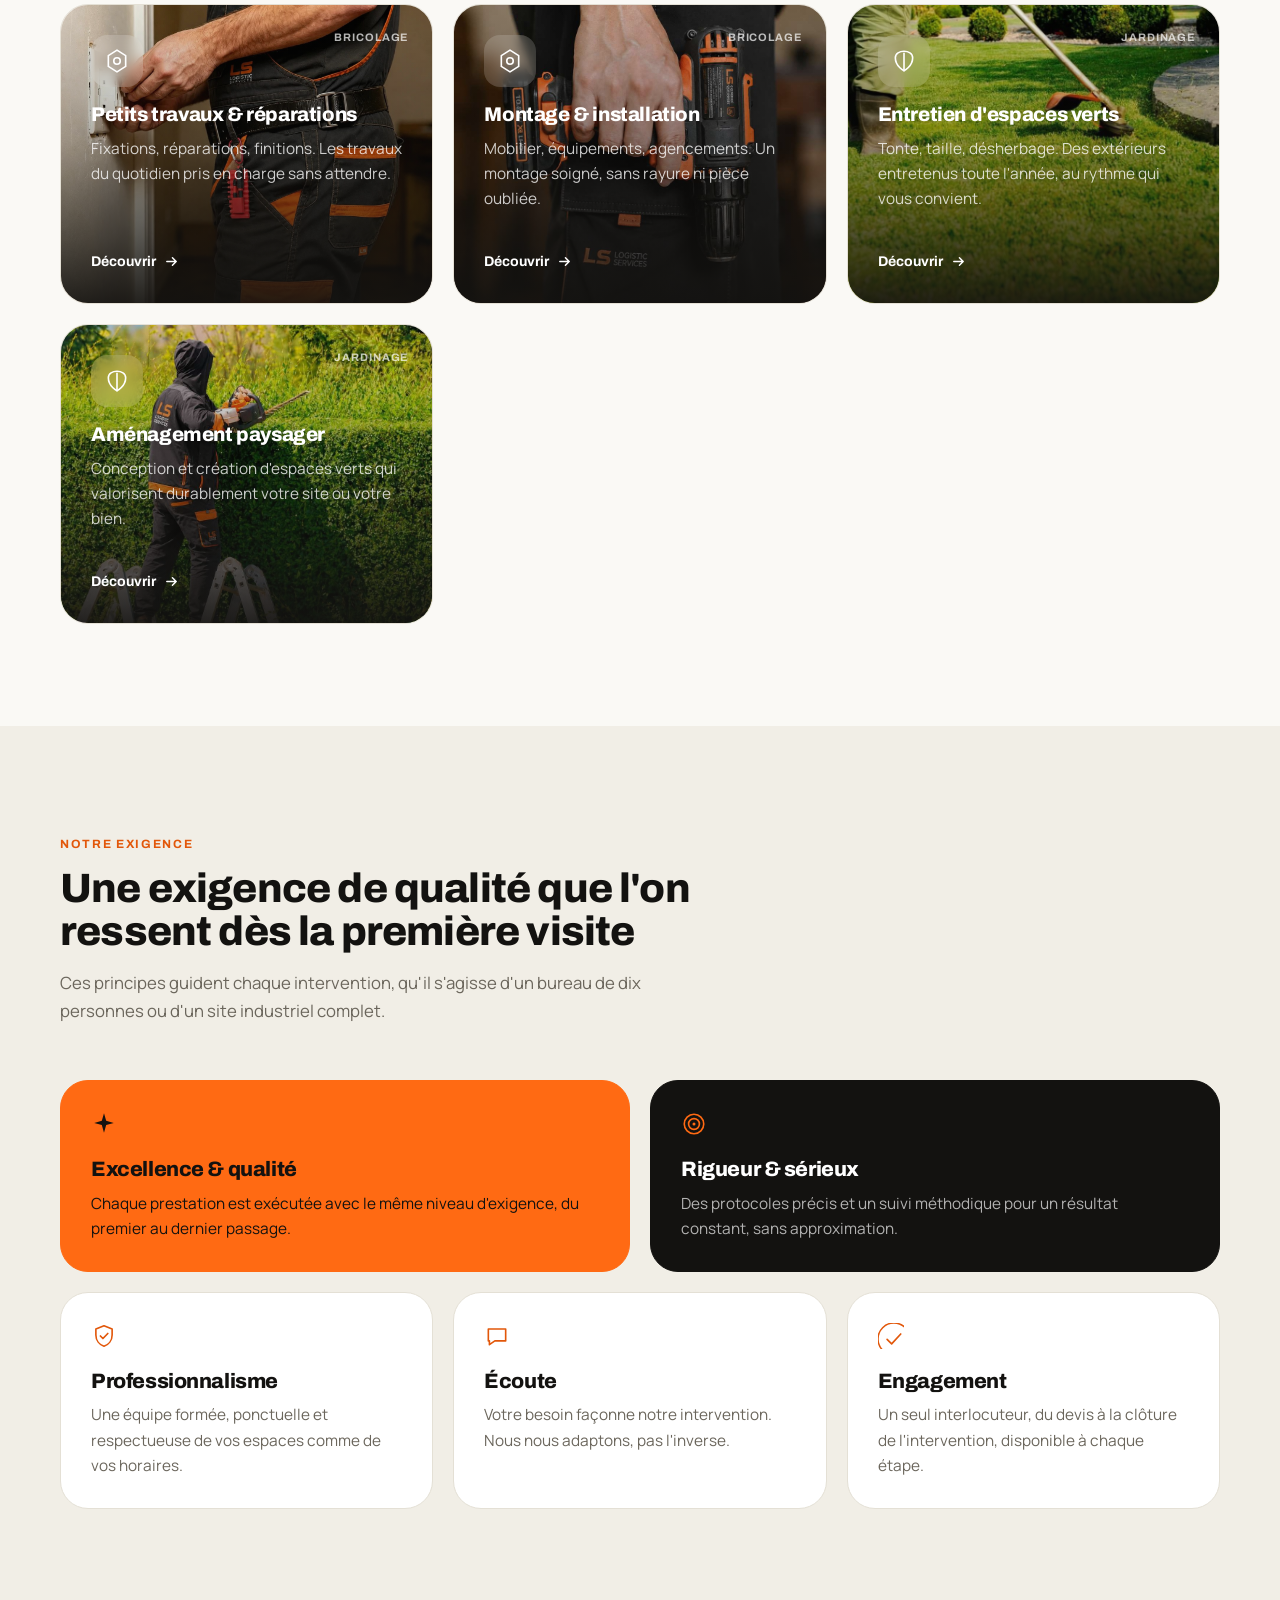
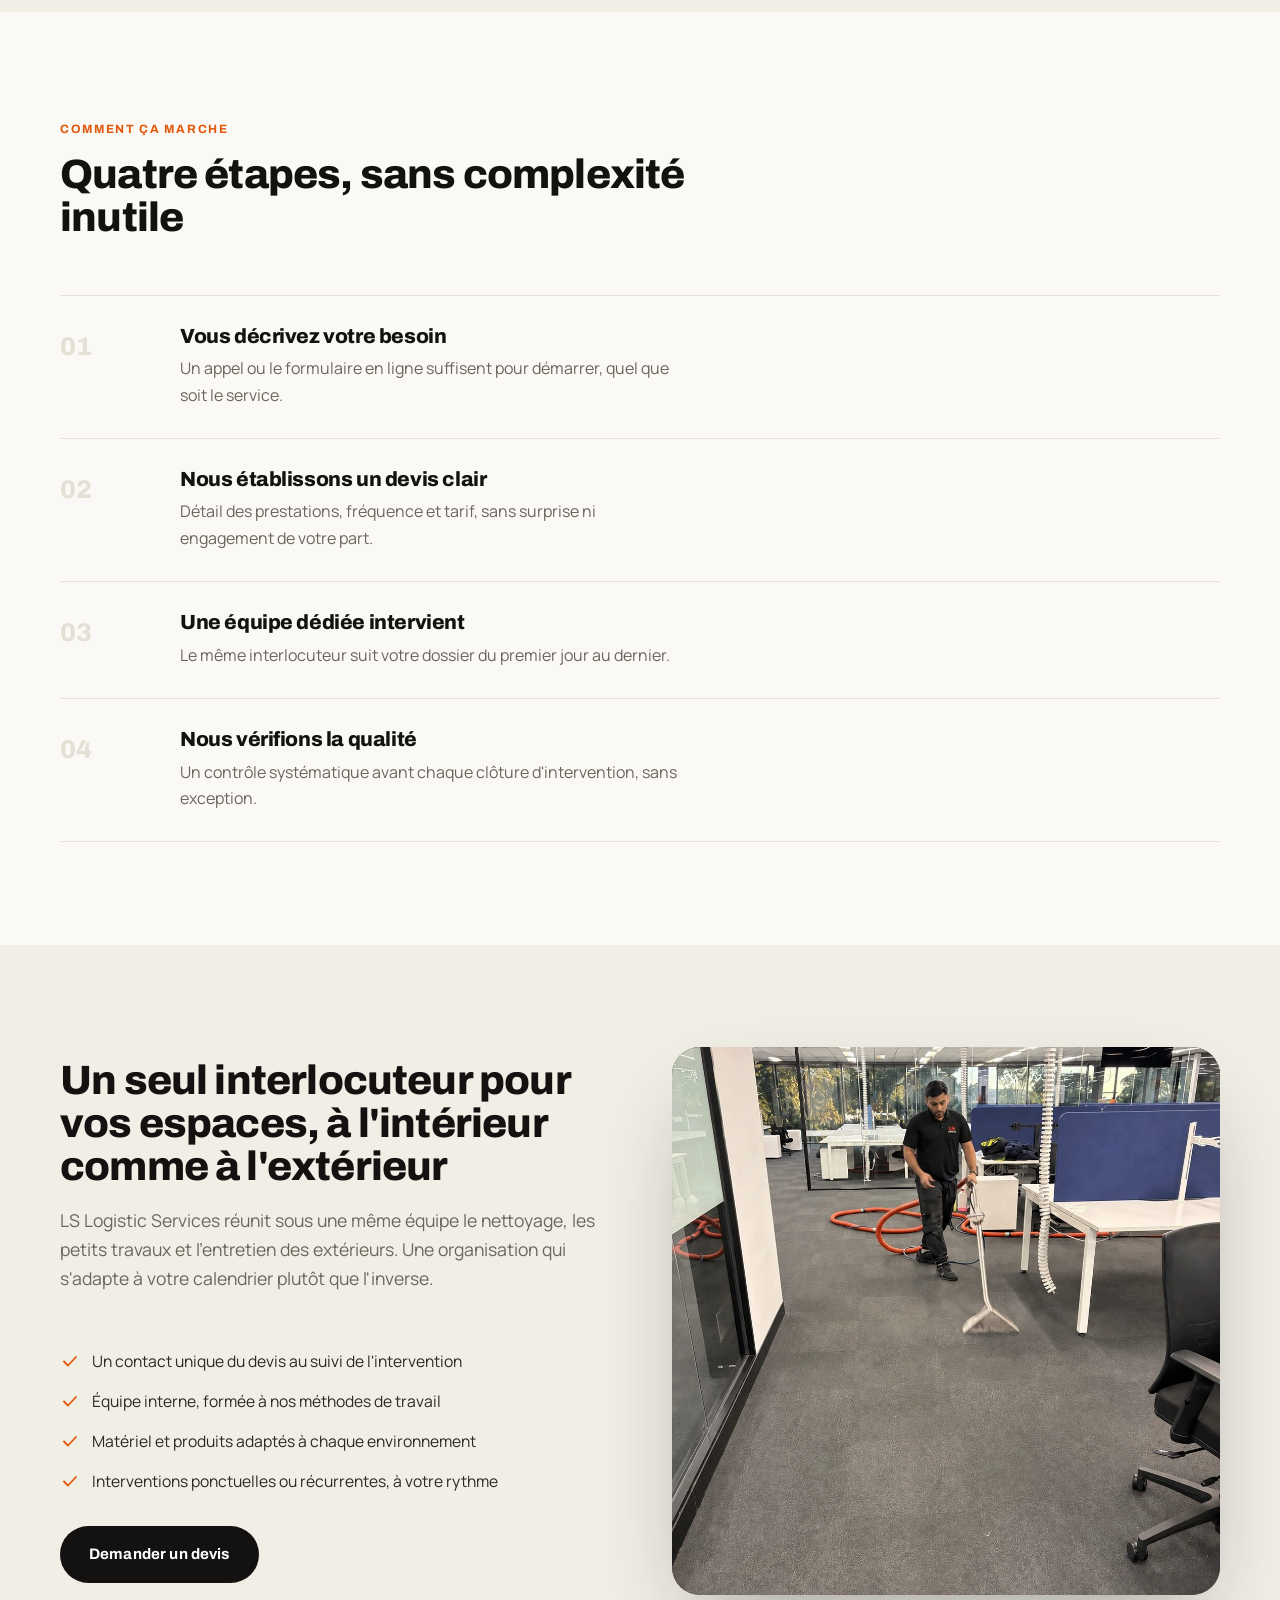
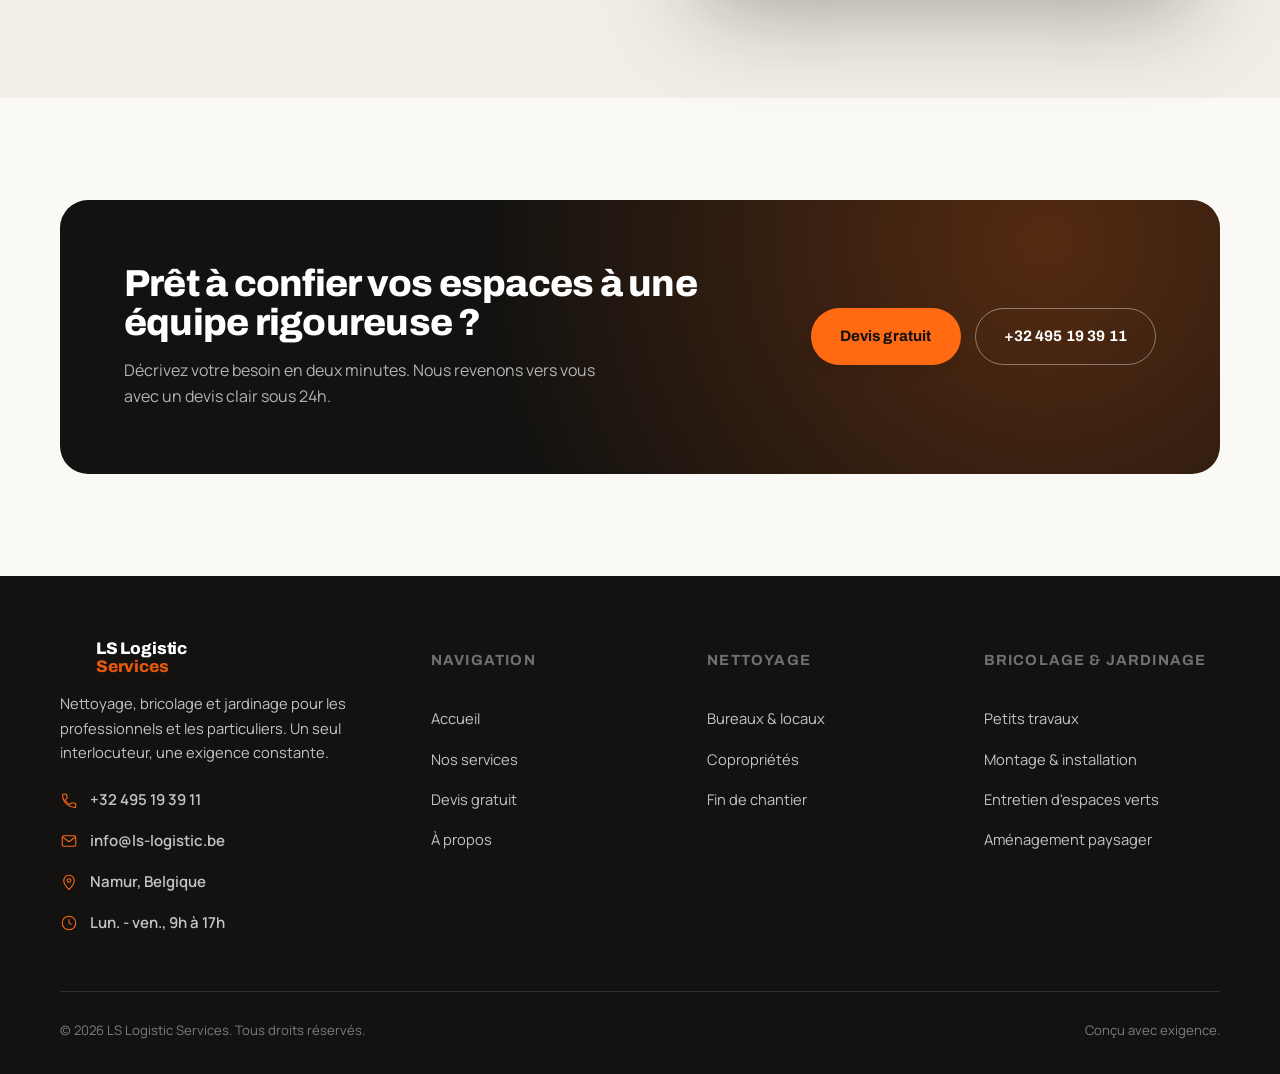
==== commit 25f330fe: "Lighten hero corridor scrim, update real contact info Hero: halves the dark overlay's opacity (radia" ====
--- a/index.html
+++ b/index.html
@@ -56,9 +56,9 @@
     </nav>
 
     <div class="nav-actions">
-      <a href="tel:+33123456789" class="nav-phone">
+      <a href="tel:+32495193911" class="nav-phone">
         <svg width="16" height="16" viewBox="0 0 24 24" fill="none" aria-hidden="true"><path d="M6.6 10.2c1.4 2.8 3.8 5.2 6.6 6.6l2.2-2.2c.3-.3.7-.4 1-.2 1.1.4 2.3.6 3.5.6.6 0 1 .4 1 1V19.5c0 .6-.4 1-1 1C10.9 20.5 3.5 13.1 3.5 4c0-.6.4-1 1-1H8c.6 0 1 .4 1 1 0 1.2.2 2.4.6 3.5.1.3 0 .7-.2 1L6.6 10.2Z" stroke="currentColor" stroke-width="1.5" stroke-linejoin="round" stroke-linecap="round"/></svg>
-        01 23 45 67 89
+        +32 495 19 39 11
       </a>
       <a href="devis.html" class="btn btn-primary nav-cta">Devis gratuit</a>
       <button class="nav-toggle" data-nav-toggle type="button" aria-label="Ouvrir le menu" aria-expanded="false">
@@ -366,7 +366,7 @@
         </div>
         <div class="cta-band-actions">
           <a href="devis.html" class="btn btn-primary">Devis gratuit</a>
-          <a href="tel:+33123456789" class="btn btn-outline-light">01 23 45 67 89</a>
+          <a href="tel:+32495193911" class="btn btn-outline-light">+32 495 19 39 11</a>
         </div>
       </div>
     </div>
@@ -384,17 +384,21 @@
         </a>
         <p>Nettoyage, bricolage et jardinage pour les professionnels et les particuliers. Un seul interlocuteur, une exigence constante.</p>
         <div class="side-contact" style="margin-top:24px;">
-          <a href="tel:+33123456789">
+          <a href="tel:+32495193911">
             <svg viewBox="0 0 24 24" fill="none" aria-hidden="true"><path d="M6.6 10.2c1.4 2.8 3.8 5.2 6.6 6.6l2.2-2.2c.3-.3.7-.4 1-.2 1.1.4 2.3.6 3.5.6.6 0 1 .4 1 1V19.5c0 .6-.4 1-1 1C10.9 20.5 3.5 13.1 3.5 4c0-.6.4-1 1-1H8c.6 0 1 .4 1 1 0 1.2.2 2.4.6 3.5.1.3 0 .7-.2 1L6.6 10.2Z" stroke="currentColor" stroke-width="1.4" stroke-linejoin="round" stroke-linecap="round"/></svg>
-            01 23 45 67 89
+            +32 495 19 39 11
           </a>
-          <a href="mailto:contact@ls-logisticservices.fr">
+          <a href="mailto:info@ls-logistic.be">
             <svg viewBox="0 0 24 24" fill="none" aria-hidden="true"><rect x="3" y="5" width="18" height="14" rx="2" stroke="currentColor" stroke-width="1.4"/><path d="M4 7L12 13L20 7" stroke="currentColor" stroke-width="1.4" stroke-linecap="round" stroke-linejoin="round"/></svg>
-            contact@ls-logisticservices.fr
+            info@ls-logistic.be
           </a>
           <div>
             <svg viewBox="0 0 24 24" fill="none" aria-hidden="true"><path d="M12 22C12 22 19 15.4 19 10A7 7 0 0 0 5 10C5 15.4 12 22 12 22Z" stroke="currentColor" stroke-width="1.4" stroke-linejoin="round"/><circle cx="12" cy="10" r="2.4" stroke="currentColor" stroke-width="1.4"/></svg>
-            Île-de-France et alentours
+            Namur, Belgique
+          </div>
+          <div>
+            <svg viewBox="0 0 24 24" fill="none" aria-hidden="true"><circle cx="12" cy="12" r="9" stroke="currentColor" stroke-width="1.4"/><path d="M12 7.5V12L15 13.8" stroke="currentColor" stroke-width="1.4" stroke-linecap="round" stroke-linejoin="round"/></svg>
+            Lun. - ven., 9h à 17h
           </div>
         </div>
       </div>
--- a/assets/css/style.css
+++ b/assets/css/style.css
@@ -734,8 +734,8 @@
 .hero-scrim {
   position: absolute;
   inset: 0;
-  background: radial-gradient(60% 60% at 50% 45%, rgba(19, 18, 16, 0.35), rgba(19, 18, 16, 0.82) 75%),
-    linear-gradient(180deg, rgba(19, 18, 16, 0.5), rgba(19, 18, 16, 0.75) 70%, rgba(19, 18, 16, 0.92));
+  background: radial-gradient(60% 60% at 50% 45%, rgba(19, 18, 16, 0.16), rgba(19, 18, 16, 0.5) 75%),
+    linear-gradient(180deg, rgba(19, 18, 16, 0.26), rgba(19, 18, 16, 0.42) 70%, rgba(19, 18, 16, 0.6));
   pointer-events: none;
 }
 
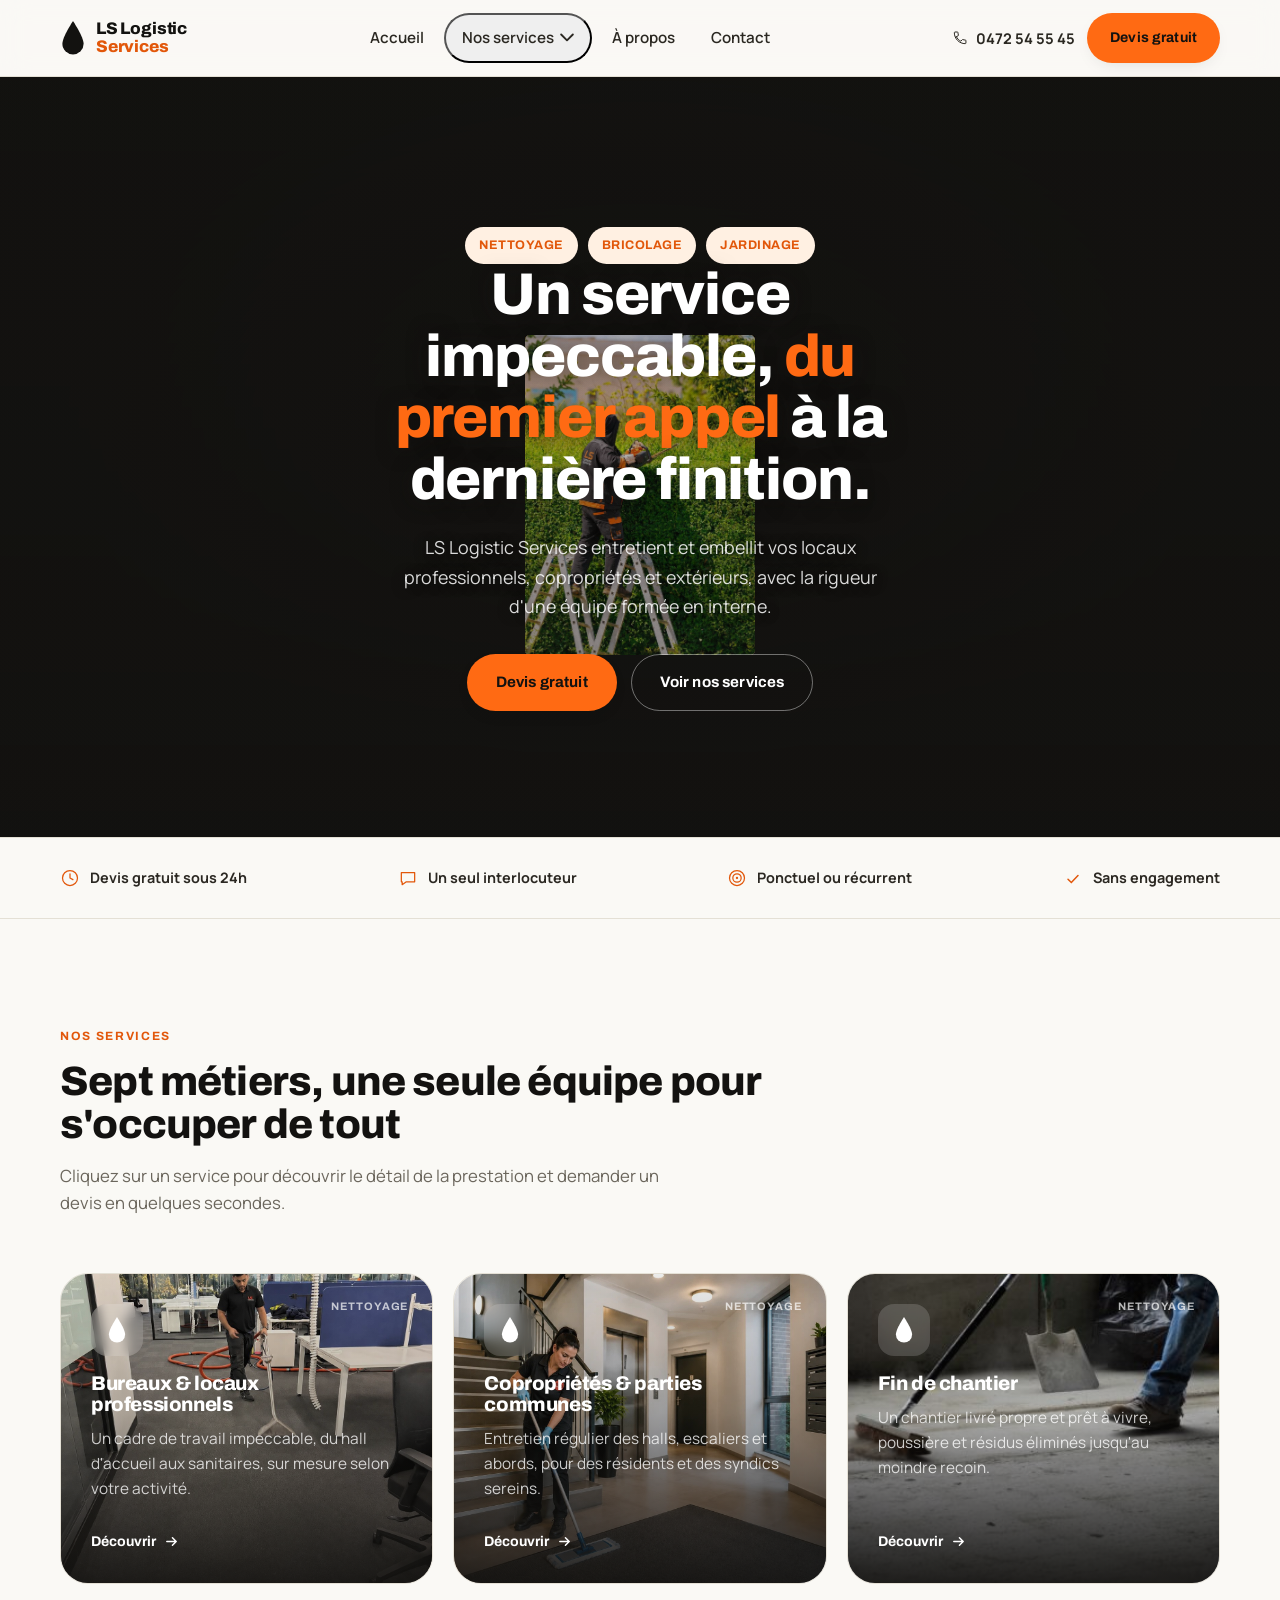
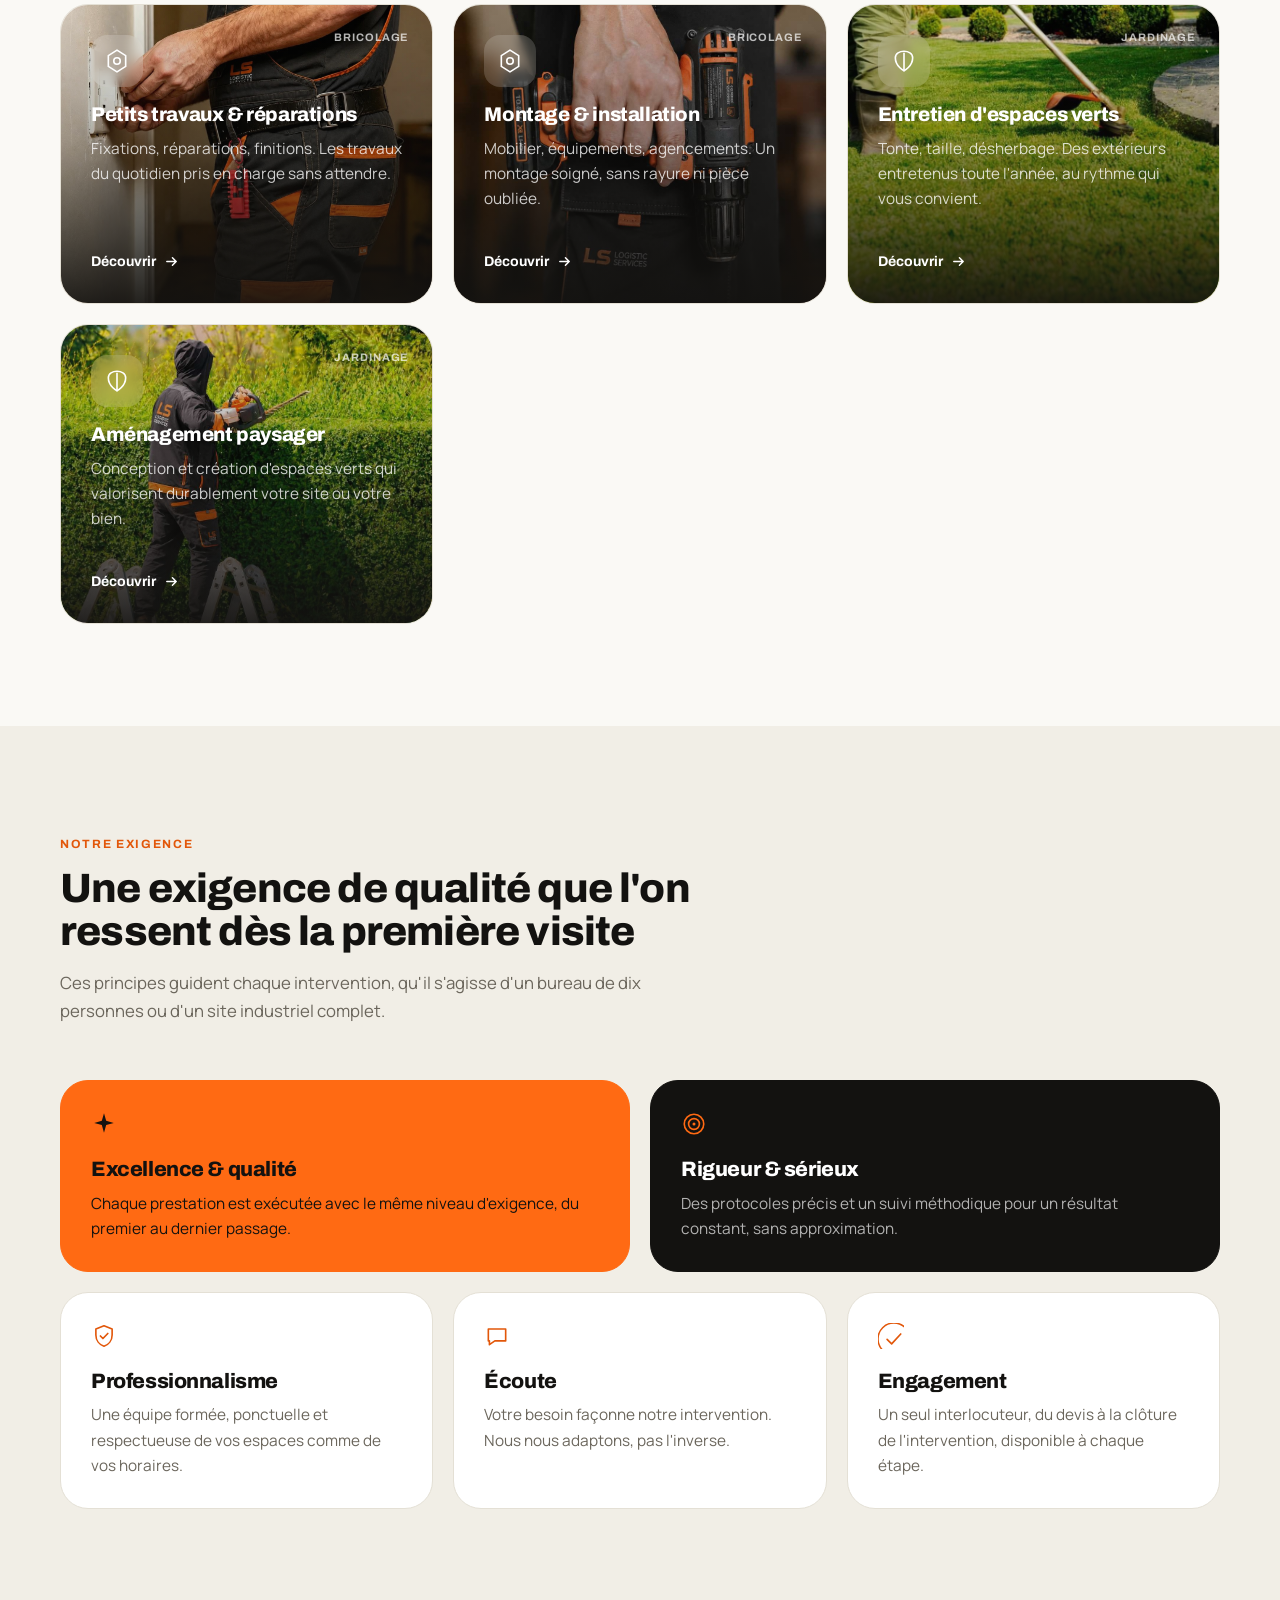
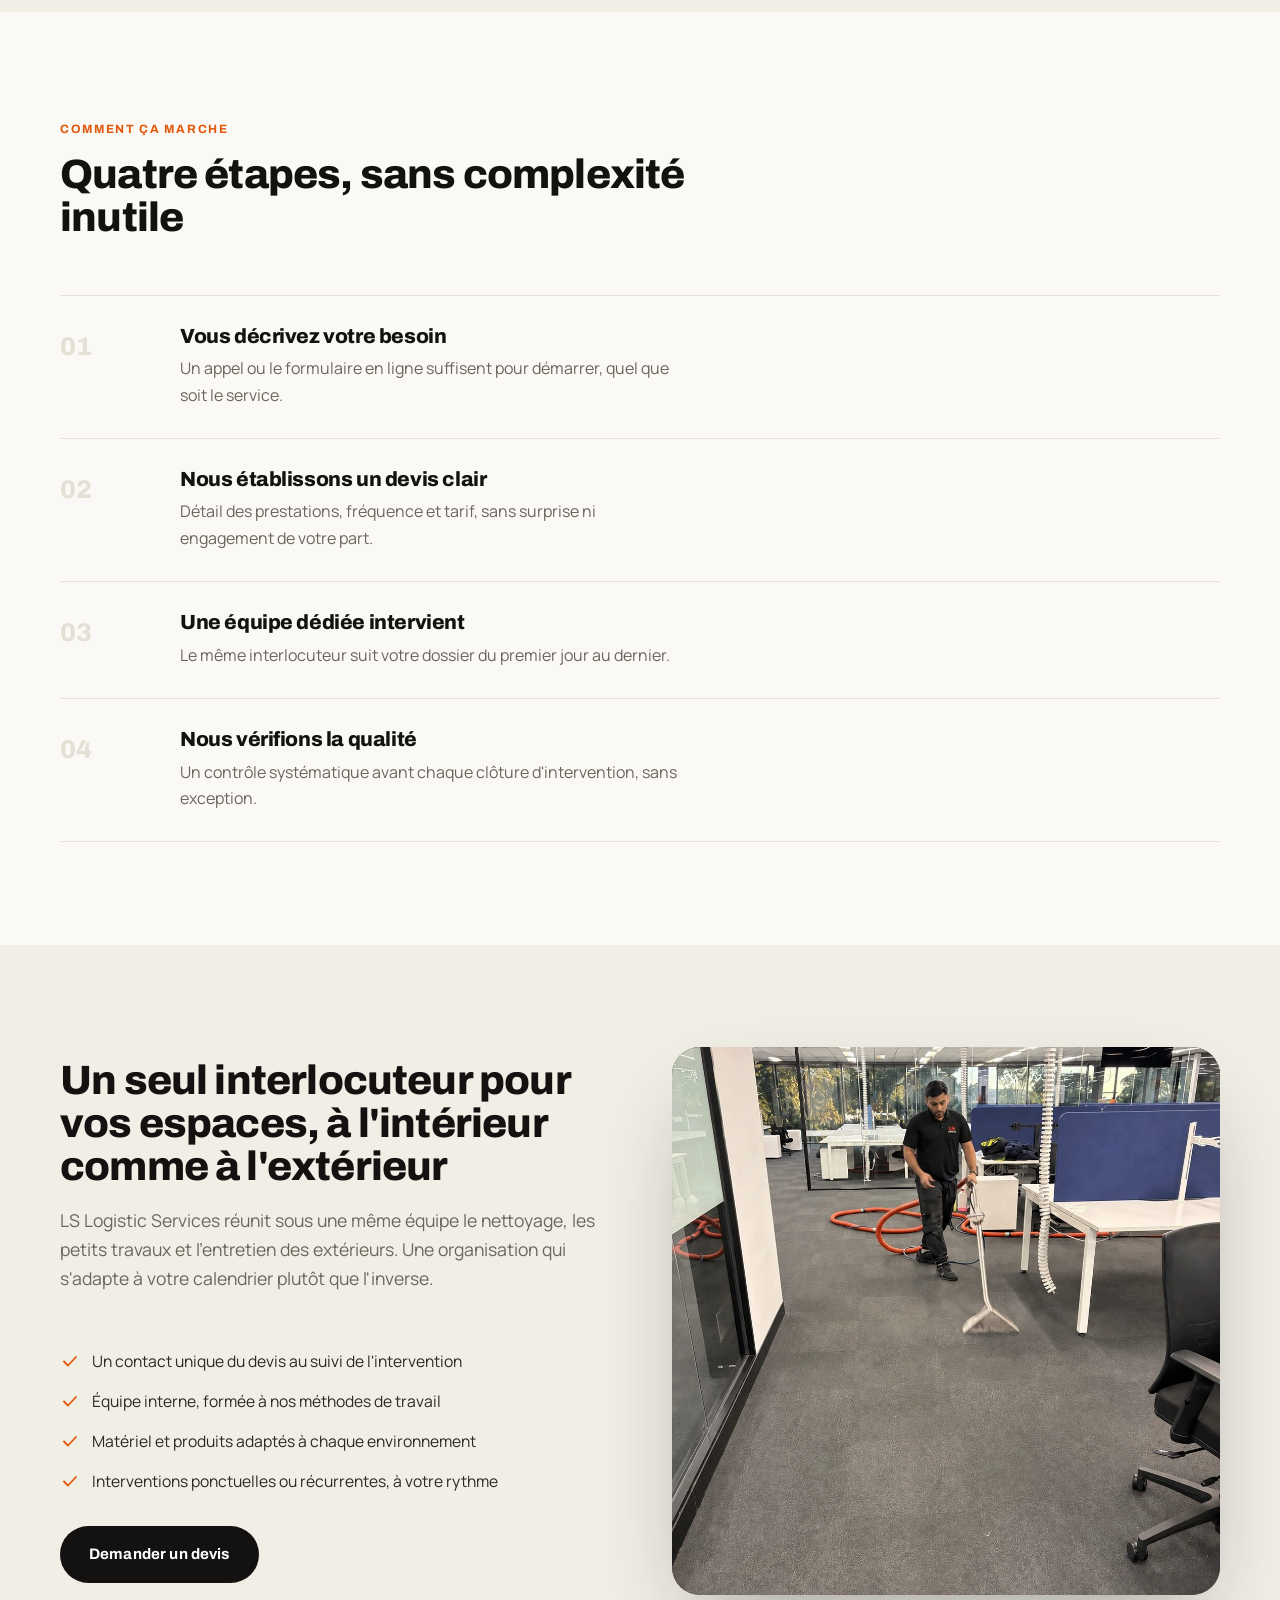
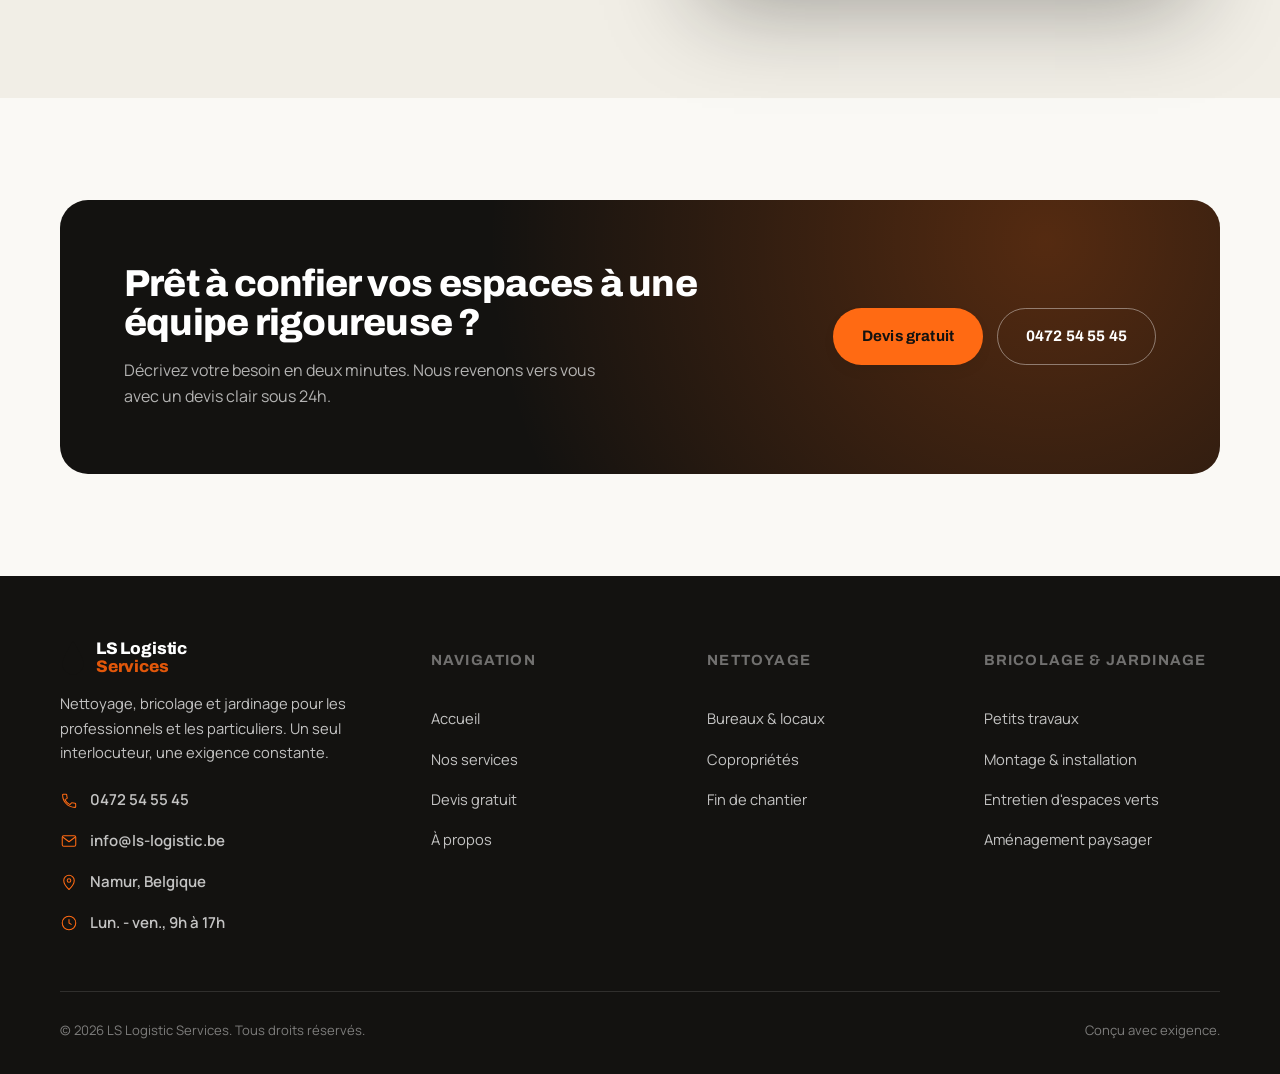
==== commit dabab7fb: "Lighten hero scrim further, fix phone number Scrim: roughly halves the overlay's opacity again so th" ====
--- a/index.html
+++ b/index.html
@@ -56,9 +56,9 @@
     </nav>
 
     <div class="nav-actions">
-      <a href="tel:+32495193911" class="nav-phone">
+      <a href="tel:+32472545545" class="nav-phone">
         <svg width="16" height="16" viewBox="0 0 24 24" fill="none" aria-hidden="true"><path d="M6.6 10.2c1.4 2.8 3.8 5.2 6.6 6.6l2.2-2.2c.3-.3.7-.4 1-.2 1.1.4 2.3.6 3.5.6.6 0 1 .4 1 1V19.5c0 .6-.4 1-1 1C10.9 20.5 3.5 13.1 3.5 4c0-.6.4-1 1-1H8c.6 0 1 .4 1 1 0 1.2.2 2.4.6 3.5.1.3 0 .7-.2 1L6.6 10.2Z" stroke="currentColor" stroke-width="1.5" stroke-linejoin="round" stroke-linecap="round"/></svg>
-        +32 495 19 39 11
+        0472 54 55 45
       </a>
       <a href="devis.html" class="btn btn-primary nav-cta">Devis gratuit</a>
       <button class="nav-toggle" data-nav-toggle type="button" aria-label="Ouvrir le menu" aria-expanded="false">
@@ -366,7 +366,7 @@
         </div>
         <div class="cta-band-actions">
           <a href="devis.html" class="btn btn-primary">Devis gratuit</a>
-          <a href="tel:+32495193911" class="btn btn-outline-light">+32 495 19 39 11</a>
+          <a href="tel:+32472545545" class="btn btn-outline-light">0472 54 55 45</a>
         </div>
       </div>
     </div>
@@ -384,9 +384,9 @@
         </a>
         <p>Nettoyage, bricolage et jardinage pour les professionnels et les particuliers. Un seul interlocuteur, une exigence constante.</p>
         <div class="side-contact" style="margin-top:24px;">
-          <a href="tel:+32495193911">
+          <a href="tel:+32472545545">
             <svg viewBox="0 0 24 24" fill="none" aria-hidden="true"><path d="M6.6 10.2c1.4 2.8 3.8 5.2 6.6 6.6l2.2-2.2c.3-.3.7-.4 1-.2 1.1.4 2.3.6 3.5.6.6 0 1 .4 1 1V19.5c0 .6-.4 1-1 1C10.9 20.5 3.5 13.1 3.5 4c0-.6.4-1 1-1H8c.6 0 1 .4 1 1 0 1.2.2 2.4.6 3.5.1.3 0 .7-.2 1L6.6 10.2Z" stroke="currentColor" stroke-width="1.4" stroke-linejoin="round" stroke-linecap="round"/></svg>
-            +32 495 19 39 11
+            0472 54 55 45
           </a>
           <a href="mailto:info@ls-logistic.be">
             <svg viewBox="0 0 24 24" fill="none" aria-hidden="true"><rect x="3" y="5" width="18" height="14" rx="2" stroke="currentColor" stroke-width="1.4"/><path d="M4 7L12 13L20 7" stroke="currentColor" stroke-width="1.4" stroke-linecap="round" stroke-linejoin="round"/></svg>
--- a/assets/css/style.css
+++ b/assets/css/style.css
@@ -734,8 +734,8 @@
 .hero-scrim {
   position: absolute;
   inset: 0;
-  background: radial-gradient(60% 60% at 50% 45%, rgba(19, 18, 16, 0.16), rgba(19, 18, 16, 0.5) 75%),
-    linear-gradient(180deg, rgba(19, 18, 16, 0.26), rgba(19, 18, 16, 0.42) 70%, rgba(19, 18, 16, 0.6));
+  background: radial-gradient(60% 60% at 50% 45%, rgba(19, 18, 16, 0.08), rgba(19, 18, 16, 0.28) 75%),
+    linear-gradient(180deg, rgba(19, 18, 16, 0.14), rgba(19, 18, 16, 0.24) 70%, rgba(19, 18, 16, 0.36));
   pointer-events: none;
 }
 
@@ -754,6 +754,7 @@
 
 .hero-corridor-content h1 {
   color: var(--white);
+  text-shadow: 0 2px 20px rgba(19, 18, 16, 0.5);
 }
 
 .hero-corridor-content h1 em {
@@ -761,8 +762,9 @@
 }
 
 .hero-corridor-content .hero-sub {
-  color: rgba(255, 255, 255, 0.72);
+  color: rgba(255, 255, 255, 0.85);
   margin-inline: auto;
+  text-shadow: 0 1px 12px rgba(19, 18, 16, 0.55);
 }
 
 /* ------------------------- Logo strip / trust ------------------------- */
